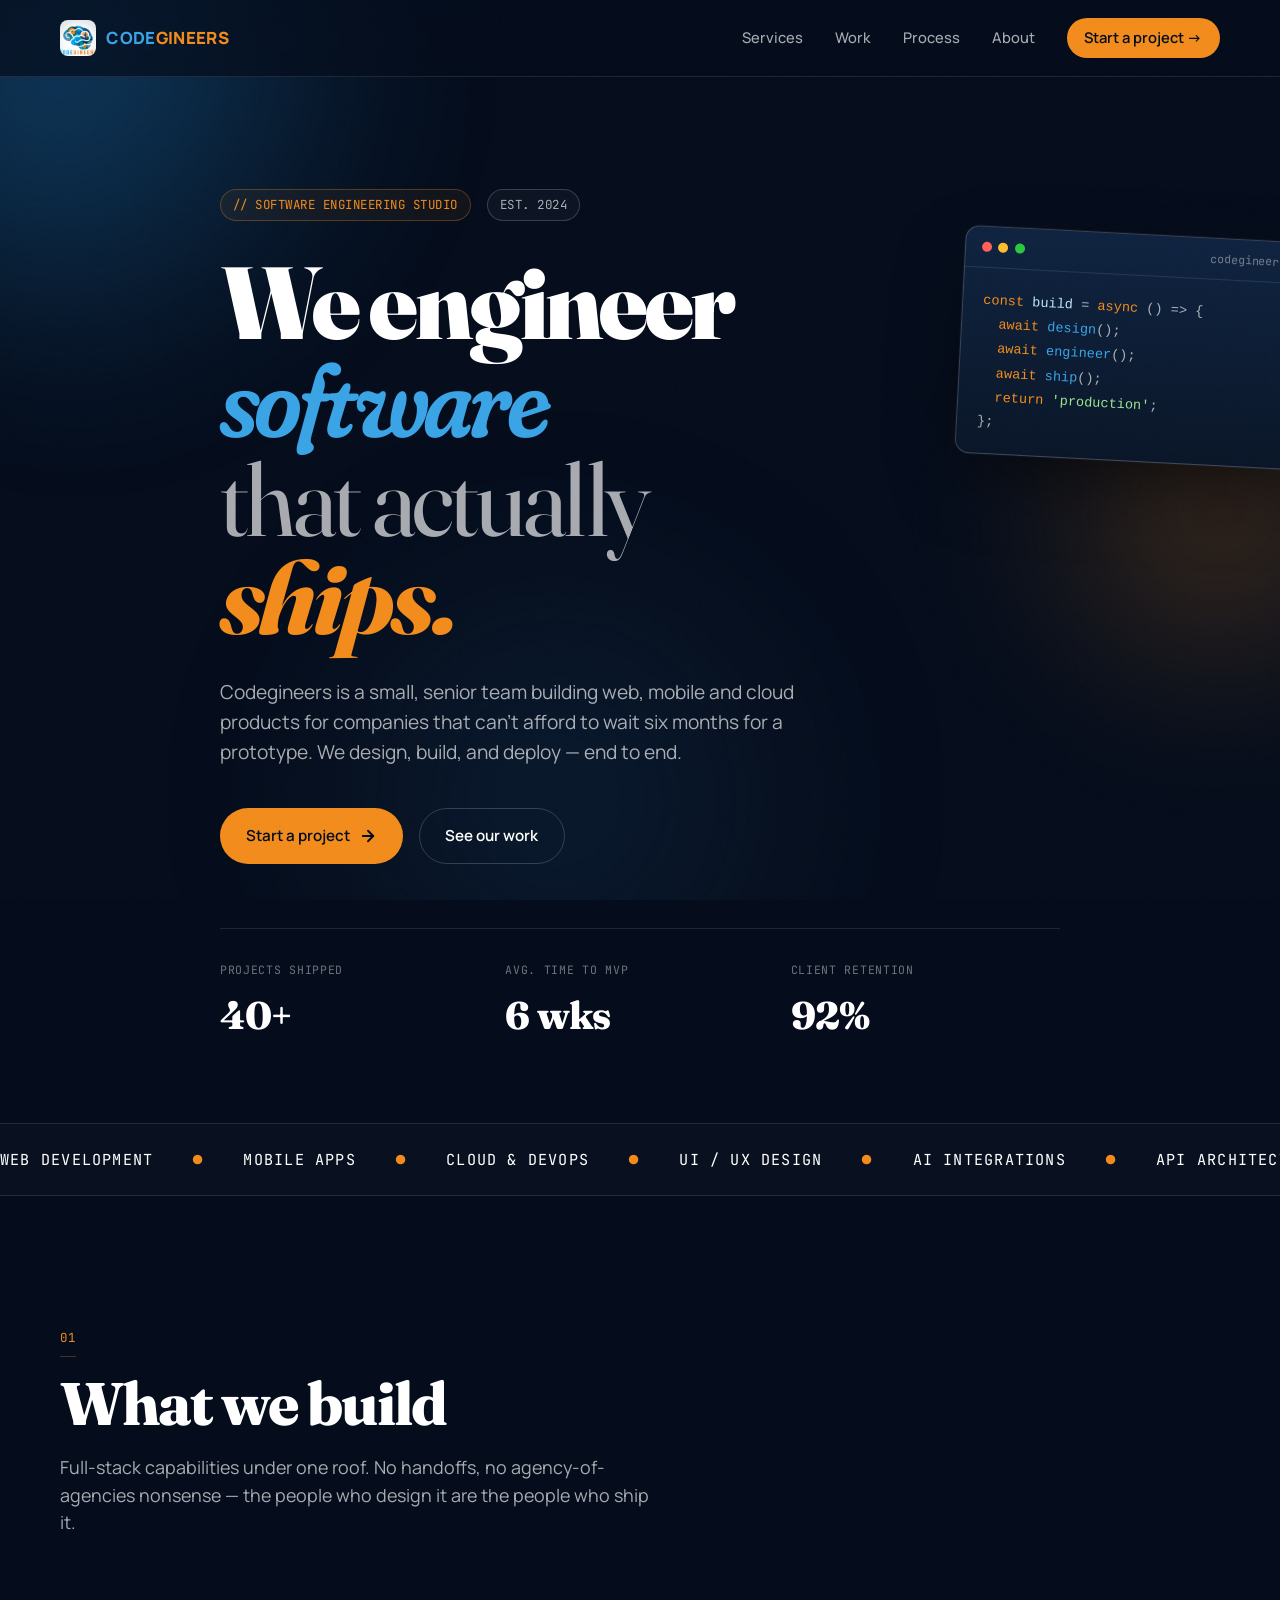
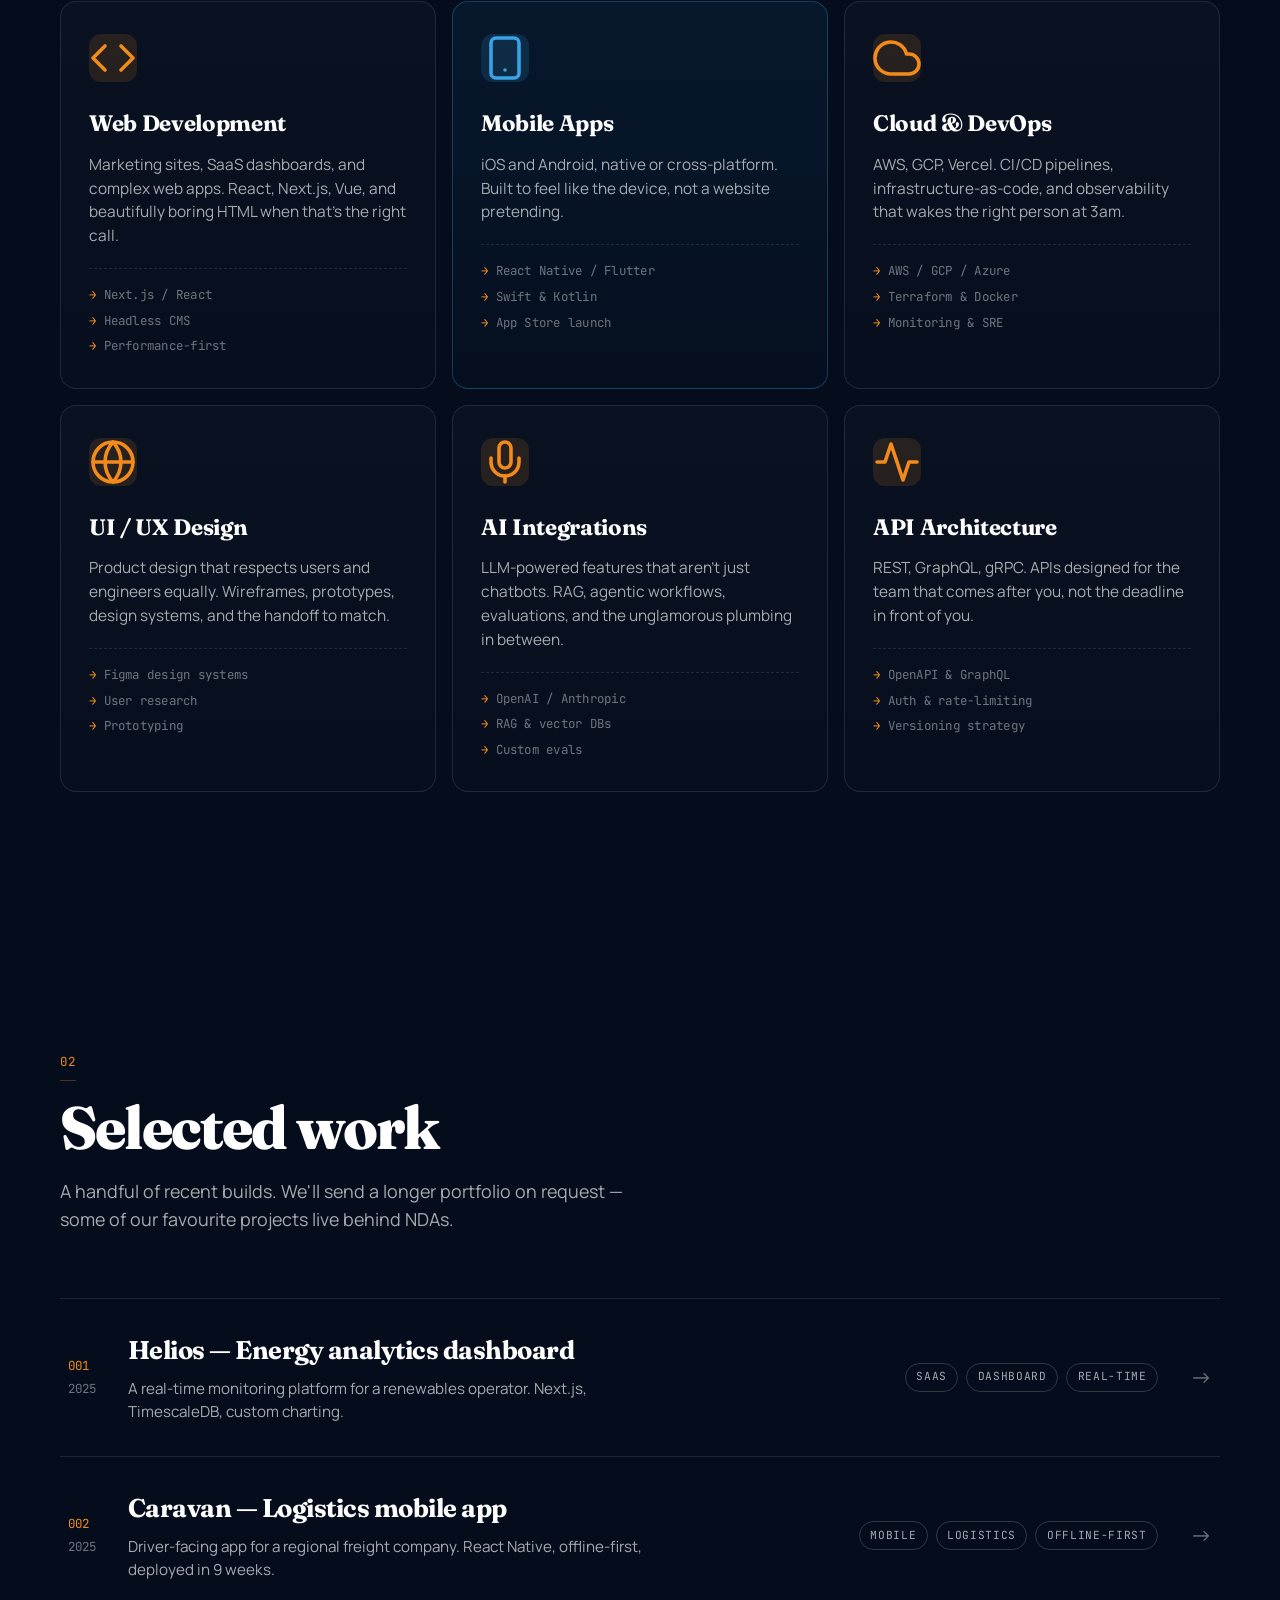
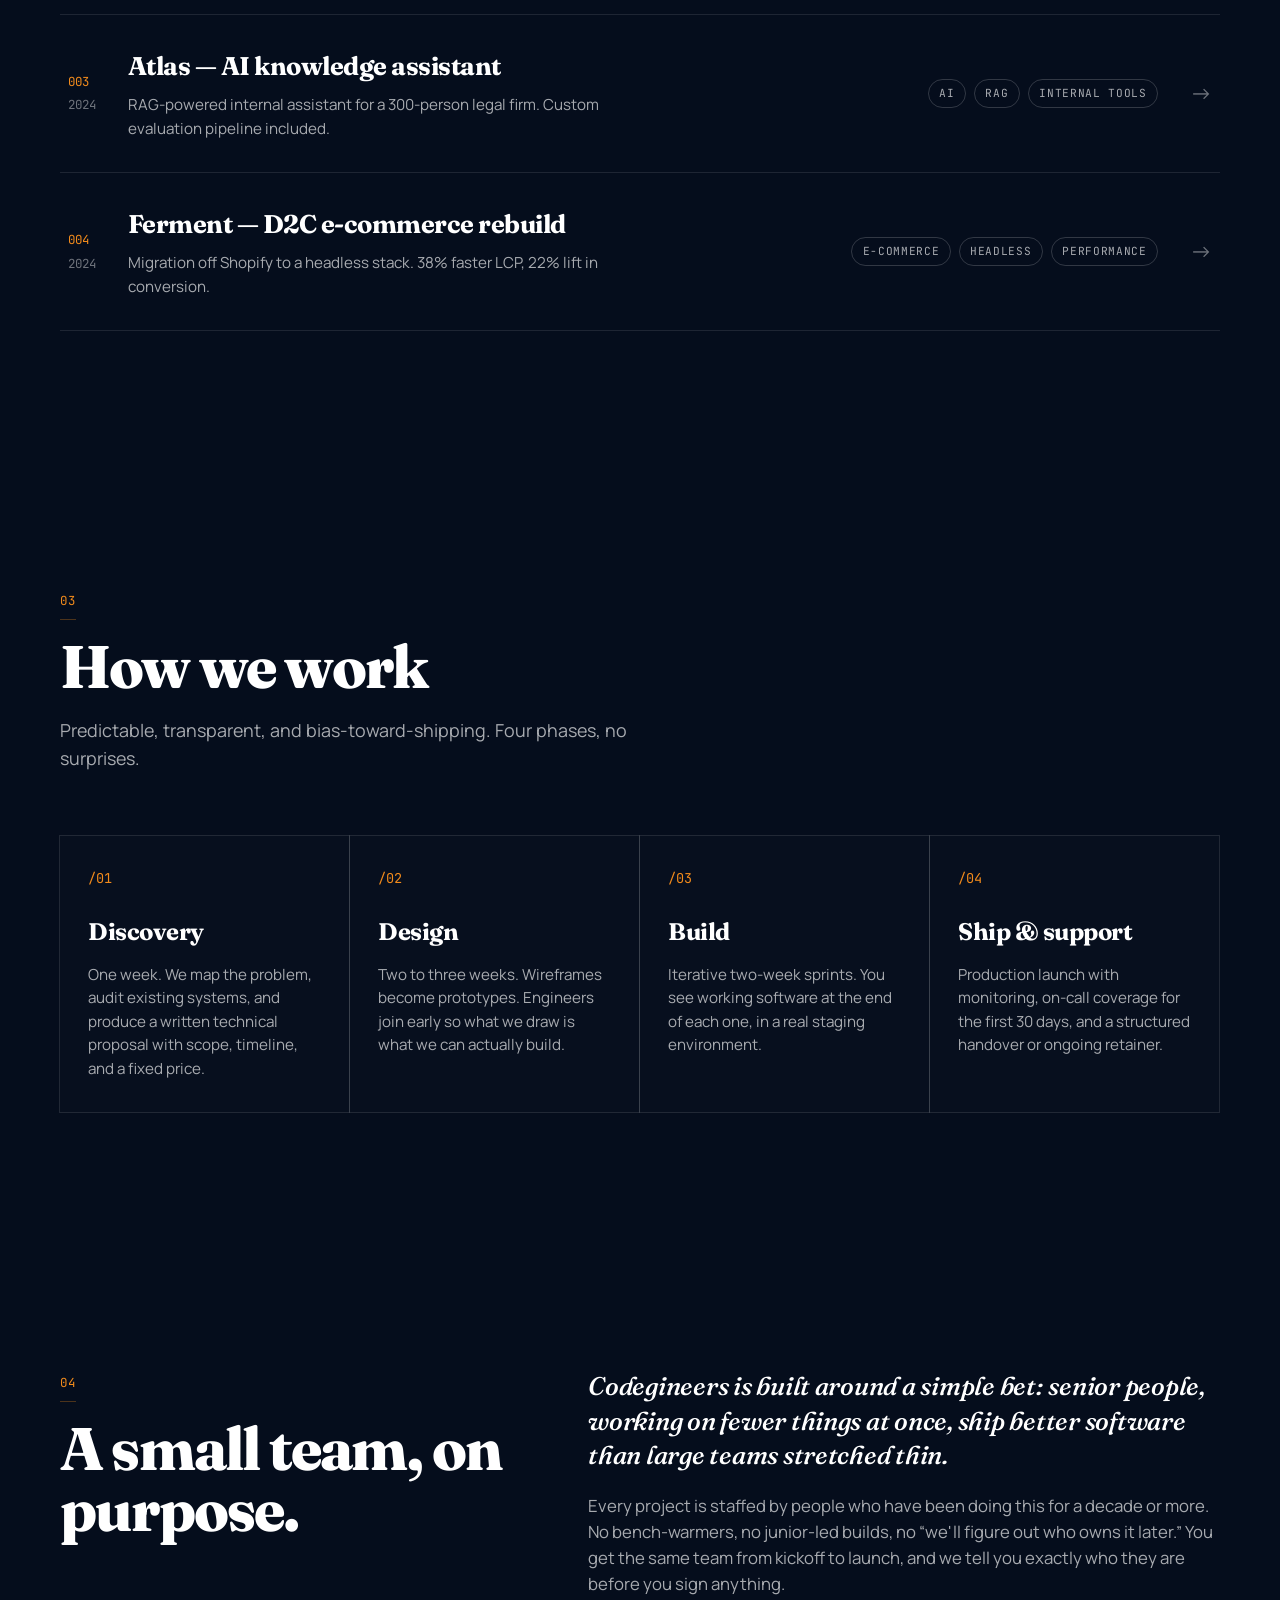
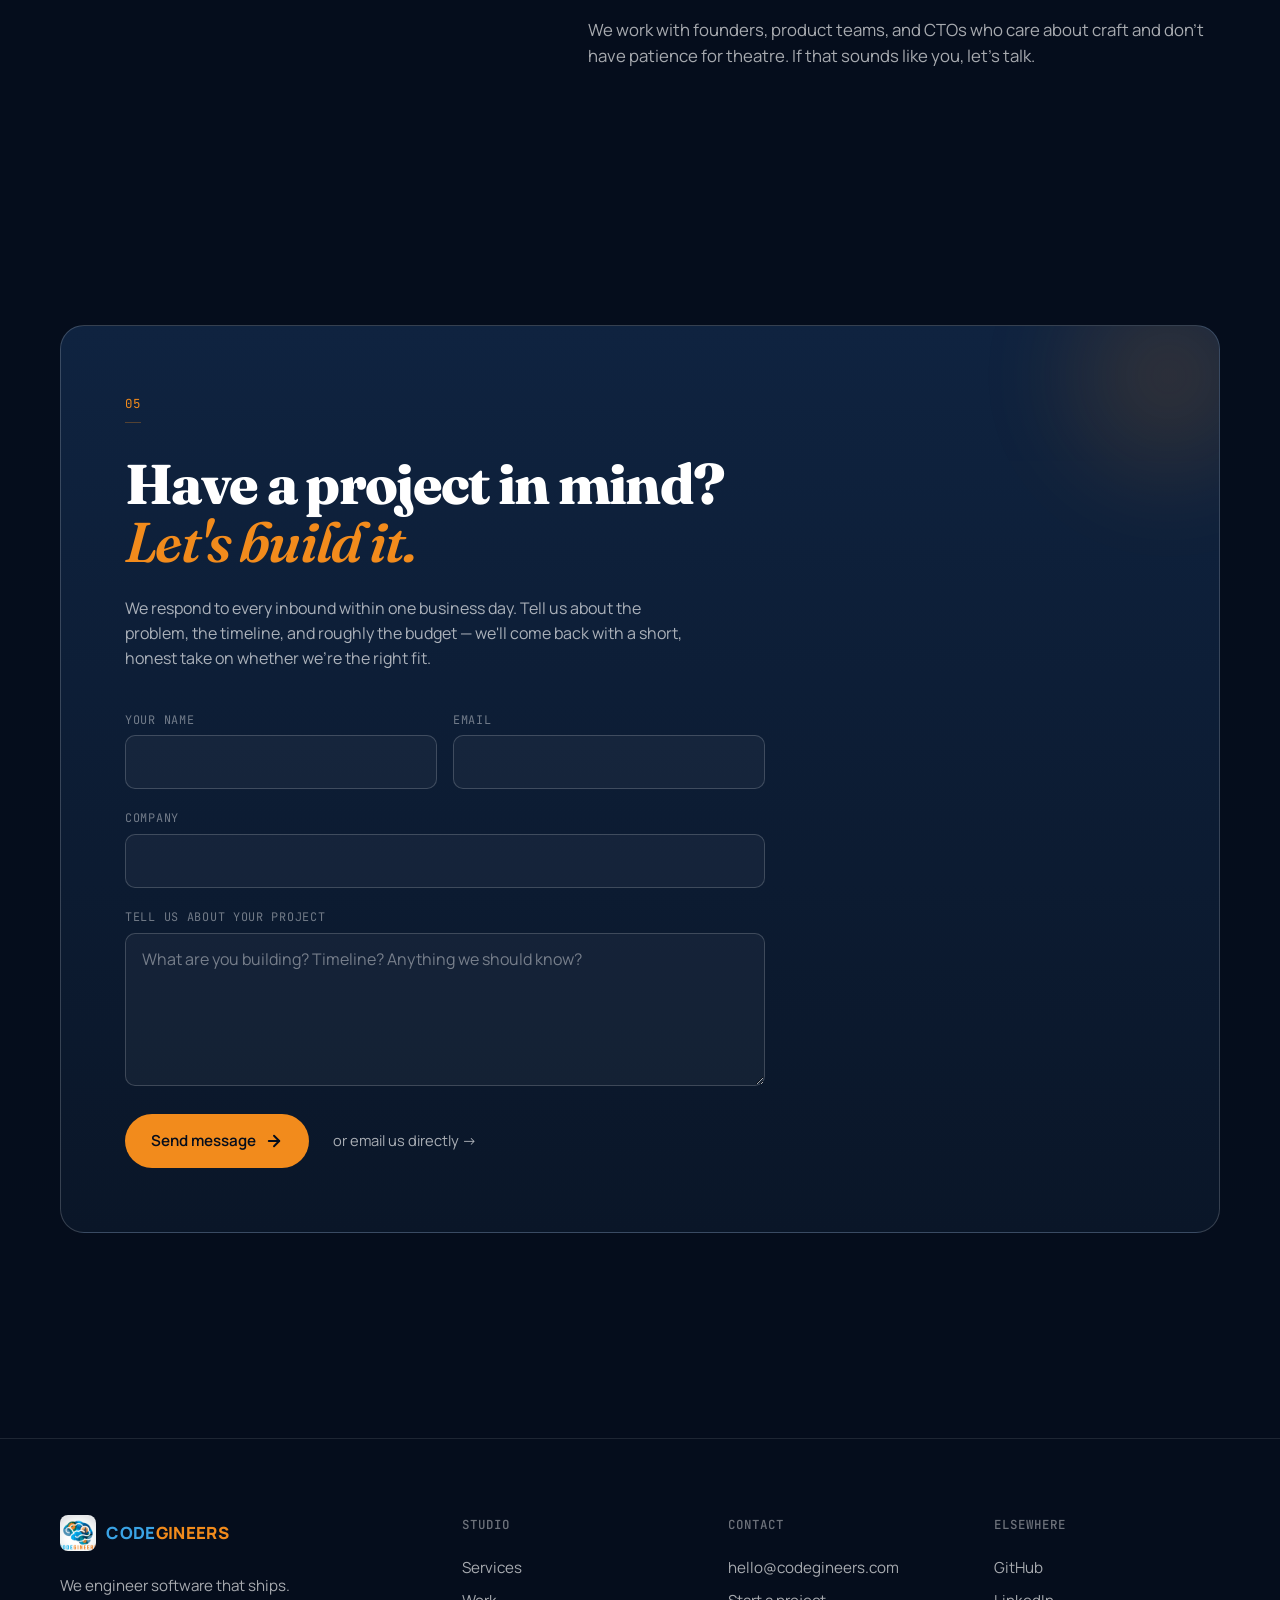
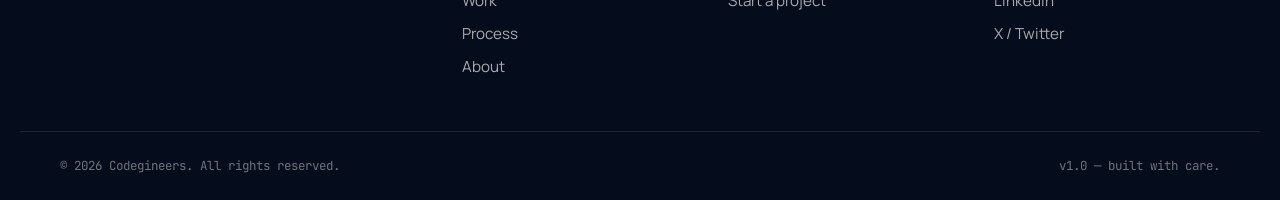
==== index.html @ 1ca06b43 "Add files via upload" ====
<!DOCTYPE html>
<html lang="en">
<head>
  <meta charset="UTF-8" />
  <meta name="viewport" content="width=device-width, initial-scale=1.0" />
  <meta name="description" content="Codegineers — We engineer software that ships. Web, mobile, and cloud development for businesses that move fast." />
  <meta name="theme-color" content="#0a1628" />
  <title>Codegineers — We engineer software that ships</title>
  <link rel="icon" type="image/png" href="assets/logo.png" />
  <link rel="preconnect" href="https://fonts.googleapis.com" />
  <link rel="preconnect" href="https://fonts.gstatic.com" crossorigin />
  <link href="https://fonts.googleapis.com/css2?family=Fraunces:opsz,wght@9..144,400;9..144,600;9..144,800;9..144,900&family=Manrope:wght@300;400;500;600;700&family=JetBrains+Mono:wght@400;500;700&display=swap" rel="stylesheet" />
  <link rel="stylesheet" href="styles.css" />
</head>
<body>
  <!-- Noise overlay -->
  <div class="noise" aria-hidden="true"></div>

  <!-- Animated background blob -->
  <div class="bg-mesh" aria-hidden="true">
    <div class="blob blob-1"></div>
    <div class="blob blob-2"></div>
    <div class="blob blob-3"></div>
  </div>

  <!-- Header / Nav -->
  <header class="site-header">
    <div class="container nav-row">
      <a href="#" class="brand" aria-label="Codegineers home">
        <img src="assets/logo.png" alt="" class="brand-logo" />
        <span class="brand-text">
          <span class="brand-code">CODE</span><span class="brand-gineers">GINEERS</span>
        </span>
      </a>

      <nav class="primary-nav" aria-label="Primary">
        <a href="#services">Services</a>
        <a href="#work">Work</a>
        <a href="#process">Process</a>
        <a href="#about">About</a>
        <a href="#contact" class="nav-cta">Start a project →</a>
      </nav>

      <button class="menu-toggle" aria-label="Toggle menu" aria-expanded="false">
        <span></span><span></span><span></span>
      </button>
    </div>
  </header>

  <!-- Hero -->
  <main>
    <section class="hero">
      <div class="container hero-grid">
        <div class="hero-meta">
          <span class="tag">// Software engineering studio</span>
          <span class="tag tag-muted">Est. 2024</span>
        </div>

        <h1 class="hero-title">
          We engineer
          <span class="title-accent">software</span>
          <span class="title-line">that actually</span>
          <span class="title-emphasis">ships.</span>
        </h1>

        <p class="hero-sub">
          Codegineers is a small, senior team building web, mobile and cloud
          products for companies that can't afford to wait six months for a
          prototype. We design, build, and deploy — end to end.
        </p>

        <div class="hero-actions">
          <a href="#contact" class="btn btn-primary">
            Start a project
            <svg viewBox="0 0 24 24" width="18" height="18" fill="none" stroke="currentColor" stroke-width="2.5" stroke-linecap="round" stroke-linejoin="round"><line x1="5" y1="12" x2="19" y2="12"/><polyline points="12 5 19 12 12 19"/></svg>
          </a>
          <a href="#work" class="btn btn-ghost">See our work</a>
        </div>

        <dl class="hero-stats">
          <div>
            <dt>Projects shipped</dt>
            <dd>40+</dd>
          </div>
          <div>
            <dt>Avg. time to MVP</dt>
            <dd>6 wks</dd>
          </div>
          <div>
            <dt>Client retention</dt>
            <dd>92%</dd>
          </div>
        </dl>
      </div>

      <!-- Decorative code snippet card -->
      <div class="code-card" aria-hidden="true">
        <div class="code-card-bar">
          <span></span><span></span><span></span>
          <em>codegineers.ts</em>
        </div>
        <pre><code><span class="c-key">const</span> <span class="c-var">build</span> = <span class="c-key">async</span> () =&gt; {
  <span class="c-key">await</span> <span class="c-fn">design</span>();
  <span class="c-key">await</span> <span class="c-fn">engineer</span>();
  <span class="c-key">await</span> <span class="c-fn">ship</span>();
  <span class="c-key">return</span> <span class="c-str">'production'</span>;
};</code></pre>
      </div>
    </section>

    <!-- Marquee -->
    <section class="marquee" aria-label="Capabilities">
      <div class="marquee-track">
        <span>WEB DEVELOPMENT</span><span aria-hidden="true">●</span>
        <span>MOBILE APPS</span><span aria-hidden="true">●</span>
        <span>CLOUD &amp; DEVOPS</span><span aria-hidden="true">●</span>
        <span>UI / UX DESIGN</span><span aria-hidden="true">●</span>
        <span>AI INTEGRATIONS</span><span aria-hidden="true">●</span>
        <span>API ARCHITECTURE</span><span aria-hidden="true">●</span>
        <!-- duplicate for seamless loop -->
        <span>WEB DEVELOPMENT</span><span aria-hidden="true">●</span>
        <span>MOBILE APPS</span><span aria-hidden="true">●</span>
        <span>CLOUD &amp; DEVOPS</span><span aria-hidden="true">●</span>
        <span>UI / UX DESIGN</span><span aria-hidden="true">●</span>
        <span>AI INTEGRATIONS</span><span aria-hidden="true">●</span>
        <span>API ARCHITECTURE</span><span aria-hidden="true">●</span>
      </div>
    </section>

    <!-- Services -->
    <section id="services" class="section services">
      <div class="container">
        <header class="section-head">
          <span class="section-num">01</span>
          <h2 class="section-title">What we build</h2>
          <p class="section-lede">
            Full-stack capabilities under one roof. No handoffs, no agency-of-agencies
            nonsense — the people who design it are the people who ship it.
          </p>
        </header>

        <div class="services-grid">
          <article class="service-card">
            <div class="service-icon" aria-hidden="true">
              <svg viewBox="0 0 24 24" fill="none" stroke="currentColor" stroke-width="1.8" stroke-linecap="round" stroke-linejoin="round"><polyline points="16 18 22 12 16 6"/><polyline points="8 6 2 12 8 18"/></svg>
            </div>
            <h3>Web Development</h3>
            <p>Marketing sites, SaaS dashboards, and complex web apps. React, Next.js, Vue, and beautifully boring HTML when that's the right call.</p>
            <ul>
              <li>Next.js / React</li>
              <li>Headless CMS</li>
              <li>Performance-first</li>
            </ul>
          </article>

          <article class="service-card service-card-feature">
            <div class="service-icon" aria-hidden="true">
              <svg viewBox="0 0 24 24" fill="none" stroke="currentColor" stroke-width="1.8" stroke-linecap="round" stroke-linejoin="round"><rect x="5" y="2" width="14" height="20" rx="2.5"/><line x1="12" y1="18" x2="12.01" y2="18"/></svg>
            </div>
            <h3>Mobile Apps</h3>
            <p>iOS and Android, native or cross-platform. Built to feel like the device, not a website pretending.</p>
            <ul>
              <li>React Native / Flutter</li>
              <li>Swift &amp; Kotlin</li>
              <li>App Store launch</li>
            </ul>
          </article>

          <article class="service-card">
            <div class="service-icon" aria-hidden="true">
              <svg viewBox="0 0 24 24" fill="none" stroke="currentColor" stroke-width="1.8" stroke-linecap="round" stroke-linejoin="round"><path d="M18 10h-1.26A8 8 0 1 0 9 20h9a5 5 0 0 0 0-10z"/></svg>
            </div>
            <h3>Cloud &amp; DevOps</h3>
            <p>AWS, GCP, Vercel. CI/CD pipelines, infrastructure-as-code, and observability that wakes the right person at 3am.</p>
            <ul>
              <li>AWS / GCP / Azure</li>
              <li>Terraform &amp; Docker</li>
              <li>Monitoring &amp; SRE</li>
            </ul>
          </article>

          <article class="service-card">
            <div class="service-icon" aria-hidden="true">
              <svg viewBox="0 0 24 24" fill="none" stroke="currentColor" stroke-width="1.8" stroke-linecap="round" stroke-linejoin="round"><circle cx="12" cy="12" r="10"/><path d="M2 12h20"/><path d="M12 2a15.3 15.3 0 0 1 4 10 15.3 15.3 0 0 1-4 10 15.3 15.3 0 0 1-4-10 15.3 15.3 0 0 1 4-10z"/></svg>
            </div>
            <h3>UI / UX Design</h3>
            <p>Product design that respects users and engineers equally. Wireframes, prototypes, design systems, and the handoff to match.</p>
            <ul>
              <li>Figma design systems</li>
              <li>User research</li>
              <li>Prototyping</li>
            </ul>
          </article>

          <article class="service-card">
            <div class="service-icon" aria-hidden="true">
              <svg viewBox="0 0 24 24" fill="none" stroke="currentColor" stroke-width="1.8" stroke-linecap="round" stroke-linejoin="round"><path d="M12 2a3 3 0 0 0-3 3v7a3 3 0 0 0 6 0V5a3 3 0 0 0-3-3z"/><path d="M19 10v2a7 7 0 0 1-14 0v-2"/><line x1="12" y1="19" x2="12" y2="22"/></svg>
            </div>
            <h3>AI Integrations</h3>
            <p>LLM-powered features that aren't just chatbots. RAG, agentic workflows, evaluations, and the unglamorous plumbing in between.</p>
            <ul>
              <li>OpenAI / Anthropic</li>
              <li>RAG &amp; vector DBs</li>
              <li>Custom evals</li>
            </ul>
          </article>

          <article class="service-card">
            <div class="service-icon" aria-hidden="true">
              <svg viewBox="0 0 24 24" fill="none" stroke="currentColor" stroke-width="1.8" stroke-linecap="round" stroke-linejoin="round"><polyline points="22 12 18 12 15 21 9 3 6 12 2 12"/></svg>
            </div>
            <h3>API Architecture</h3>
            <p>REST, GraphQL, gRPC. APIs designed for the team that comes after you, not the deadline in front of you.</p>
            <ul>
              <li>OpenAPI &amp; GraphQL</li>
              <li>Auth &amp; rate-limiting</li>
              <li>Versioning strategy</li>
            </ul>
          </article>
        </div>
      </div>
    </section>

    <!-- Work / Case studies -->
    <section id="work" class="section work">
      <div class="container">
        <header class="section-head">
          <span class="section-num">02</span>
          <h2 class="section-title">Selected work</h2>
          <p class="section-lede">
            A handful of recent builds. We'll send a longer portfolio on request — some
            of our favourite projects live behind NDAs.
          </p>
        </header>

        <div class="work-list">
          <a href="#contact" class="work-item">
            <div class="work-meta">
              <span class="work-num">001</span>
              <span class="work-year">2025</span>
            </div>
            <div class="work-body">
              <h3>Helios — Energy analytics dashboard</h3>
              <p>A real-time monitoring platform for a renewables operator. Next.js, TimescaleDB, custom charting.</p>
            </div>
            <div class="work-tags">
              <span>SaaS</span><span>Dashboard</span><span>Real-time</span>
            </div>
            <span class="work-arrow" aria-hidden="true">→</span>
          </a>

          <a href="#contact" class="work-item">
            <div class="work-meta">
              <span class="work-num">002</span>
              <span class="work-year">2025</span>
            </div>
            <div class="work-body">
              <h3>Caravan — Logistics mobile app</h3>
              <p>Driver-facing app for a regional freight company. React Native, offline-first, deployed in 9 weeks.</p>
            </div>
            <div class="work-tags">
              <span>Mobile</span><span>Logistics</span><span>Offline-first</span>
            </div>
            <span class="work-arrow" aria-hidden="true">→</span>
          </a>

          <a href="#contact" class="work-item">
            <div class="work-meta">
              <span class="work-num">003</span>
              <span class="work-year">2024</span>
            </div>
            <div class="work-body">
              <h3>Atlas — AI knowledge assistant</h3>
              <p>RAG-powered internal assistant for a 300-person legal firm. Custom evaluation pipeline included.</p>
            </div>
            <div class="work-tags">
              <span>AI</span><span>RAG</span><span>Internal tools</span>
            </div>
            <span class="work-arrow" aria-hidden="true">→</span>
          </a>

          <a href="#contact" class="work-item">
            <div class="work-meta">
              <span class="work-num">004</span>
              <span class="work-year">2024</span>
            </div>
            <div class="work-body">
              <h3>Ferment — D2C e-commerce rebuild</h3>
              <p>Migration off Shopify to a headless stack. 38% faster LCP, 22% lift in conversion.</p>
            </div>
            <div class="work-tags">
              <span>E-commerce</span><span>Headless</span><span>Performance</span>
            </div>
            <span class="work-arrow" aria-hidden="true">→</span>
          </a>
        </div>
      </div>
    </section>

    <!-- Process -->
    <section id="process" class="section process">
      <div class="container">
        <header class="section-head">
          <span class="section-num">03</span>
          <h2 class="section-title">How we work</h2>
          <p class="section-lede">
            Predictable, transparent, and bias-toward-shipping. Four phases, no surprises.
          </p>
        </header>

        <ol class="process-list">
          <li>
            <span class="process-num">/01</span>
            <h3>Discovery</h3>
            <p>One week. We map the problem, audit existing systems, and produce a written technical proposal with scope, timeline, and a fixed price.</p>
          </li>
          <li>
            <span class="process-num">/02</span>
            <h3>Design</h3>
            <p>Two to three weeks. Wireframes become prototypes. Engineers join early so what we draw is what we can actually build.</p>
          </li>
          <li>
            <span class="process-num">/03</span>
            <h3>Build</h3>
            <p>Iterative two-week sprints. You see working software at the end of each one, in a real staging environment.</p>
          </li>
          <li>
            <span class="process-num">/04</span>
            <h3>Ship &amp; support</h3>
            <p>Production launch with monitoring, on-call coverage for the first 30 days, and a structured handover or ongoing retainer.</p>
          </li>
        </ol>
      </div>
    </section>

    <!-- About -->
    <section id="about" class="section about">
      <div class="container about-grid">
        <div class="about-head">
          <span class="section-num">04</span>
          <h2 class="section-title">A small team, on purpose.</h2>
        </div>
        <div class="about-body">
          <p class="lede">
            Codegineers is built around a simple bet: senior people, working on fewer
            things at once, ship better software than large teams stretched thin.
          </p>
          <p>
            Every project is staffed by people who have been doing this for a decade
            or more. No bench-warmers, no junior-led builds, no &ldquo;we'll figure out who
            owns it later.&rdquo; You get the same team from kickoff to launch, and we
            tell you exactly who they are before you sign anything.
          </p>
          <p>
            We work with founders, product teams, and CTOs who care about craft and
            don't have patience for theatre. If that sounds like you, let's talk.
          </p>
        </div>
      </div>
    </section>

    <!-- Contact / CTA -->
    <section id="contact" class="section contact">
      <div class="container">
        <div class="contact-card">
          <span class="section-num">05</span>
          <h2 class="contact-title">
            Have a project in mind?<br/>
            <span class="contact-accent">Let's build it.</span>
          </h2>
          <p class="contact-lede">
            We respond to every inbound within one business day. Tell us about the
            problem, the timeline, and roughly the budget — we'll come back with a
            short, honest take on whether we're the right fit.
          </p>

          <form class="contact-form" onsubmit="event.preventDefault(); this.querySelector('.form-success').hidden = false; this.reset();">
            <div class="form-row">
              <label>
                <span>Your name</span>
                <input type="text" name="name" required autocomplete="name" />
              </label>
              <label>
                <span>Email</span>
                <input type="email" name="email" required autocomplete="email" />
              </label>
            </div>
            <label>
              <span>Company</span>
              <input type="text" name="company" autocomplete="organization" />
            </label>
            <label>
              <span>Tell us about your project</span>
              <textarea name="message" rows="5" required placeholder="What are you building? Timeline? Anything we should know?"></textarea>
            </label>
            <div class="form-actions">
              <button type="submit" class="btn btn-primary">
                Send message
                <svg viewBox="0 0 24 24" width="18" height="18" fill="none" stroke="currentColor" stroke-width="2.5" stroke-linecap="round" stroke-linejoin="round"><line x1="5" y1="12" x2="19" y2="12"/><polyline points="12 5 19 12 12 19"/></svg>
              </button>
              <a href="mailto:hello@codegineers.com" class="contact-direct">or email us directly →</a>
            </div>
            <p class="form-success" hidden>Thanks — we'll be in touch within one business day.</p>
          </form>
        </div>
      </div>
    </section>
  </main>

  <!-- Footer -->
  <footer class="site-footer">
    <div class="container footer-grid">
      <div class="footer-brand">
        <a href="#" class="brand">
          <img src="assets/logo.png" alt="" class="brand-logo" />
          <span class="brand-text">
            <span class="brand-code">CODE</span><span class="brand-gineers">GINEERS</span>
          </span>
        </a>
        <p>We engineer software that ships.</p>
      </div>

      <div class="footer-col">
        <h4>Studio</h4>
        <a href="#services">Services</a>
        <a href="#work">Work</a>
        <a href="#process">Process</a>
        <a href="#about">About</a>
      </div>

      <div class="footer-col">
        <h4>Contact</h4>
        <a href="mailto:hello@codegineers.com">hello@codegineers.com</a>
        <a href="#contact">Start a project</a>
      </div>

      <div class="footer-col">
        <h4>Elsewhere</h4>
        <a href="#" aria-label="GitHub">GitHub</a>
        <a href="#" aria-label="LinkedIn">LinkedIn</a>
        <a href="#" aria-label="X / Twitter">X / Twitter</a>
      </div>
    </div>

    <div class="container footer-bottom">
      <span>© <span id="year"></span> Codegineers. All rights reserved.</span>
      <span class="footer-mono">v1.0 — built with care.</span>
    </div>
  </footer>

  <script src="script.js"></script>
</body>
</html>
---- styles.css ----
/* ============================================
   Codegineers — main stylesheet
   ============================================ */

:root {
  /* Brand palette pulled from logo */
  --navy-deepest: #050d1c;
  --navy-deep:    #0a1628;
  --navy:         #0f2340;
  --navy-soft:    #15314f;
  --blue:         #1e7fc2;
  --blue-bright:  #3aa3e5;
  --orange:       #f28b1c;
  --orange-warm:  #ff9c33;
  --cream:        #f7f3ec;
  --ink:          #ffffff;
  --ink-muted:    rgba(255,255,255,0.65);
  --ink-faint:    rgba(255,255,255,0.42);
  --line:         rgba(255,255,255,0.10);
  --line-strong:  rgba(255,255,255,0.18);

  /* Fonts */
  --font-display: 'Fraunces', 'Times New Roman', serif;
  --font-body:    'Manrope', system-ui, -apple-system, sans-serif;
  --font-mono:    'JetBrains Mono', 'SFMono-Regular', monospace;

  /* Layout */
  --container: 1240px;
  --pad: clamp(1.25rem, 4vw, 2.5rem);

  /* Motion */
  --ease: cubic-bezier(0.22, 1, 0.36, 1);
}

* { box-sizing: border-box; margin: 0; padding: 0; }

html { scroll-behavior: smooth; -webkit-text-size-adjust: 100%; }

body {
  font-family: var(--font-body);
  background: var(--navy-deepest);
  color: var(--ink);
  line-height: 1.55;
  font-weight: 400;
  overflow-x: hidden;
  -webkit-font-smoothing: antialiased;
  -moz-osx-font-smoothing: grayscale;
}

img { display: block; max-width: 100%; height: auto; }

a { color: inherit; text-decoration: none; }

button { font: inherit; background: none; border: 0; cursor: pointer; color: inherit; }

/* ============================================
   Background — noise + animated blobs
   ============================================ */

.noise {
  position: fixed; inset: 0; pointer-events: none; z-index: 100;
  opacity: 0.035;
  background-image: url("data:image/svg+xml;utf8,<svg viewBox='0 0 200 200' xmlns='http://www.w3.org/2000/svg'><filter id='n'><feTurbulence type='fractalNoise' baseFrequency='0.9'/></filter><rect width='100%25' height='100%25' filter='url(%23n)'/></svg>");
  mix-blend-mode: overlay;
}

.bg-mesh {
  position: fixed; inset: 0; pointer-events: none; z-index: 0;
  overflow: hidden;
}

.blob {
  position: absolute;
  border-radius: 50%;
  filter: blur(80px);
  opacity: 0.45;
  animation: float 22s var(--ease) infinite;
}

.blob-1 {
  width: 540px; height: 540px;
  background: radial-gradient(circle at 30% 30%, var(--blue) 0%, transparent 70%);
  top: -120px; left: -120px;
}
.blob-2 {
  width: 480px; height: 480px;
  background: radial-gradient(circle at 50% 50%, var(--orange) 0%, transparent 65%);
  top: 30%; right: -180px;
  opacity: 0.28;
  animation-delay: -8s;
}
.blob-3 {
  width: 600px; height: 600px;
  background: radial-gradient(circle at 50% 50%, var(--navy-soft) 0%, transparent 70%);
  bottom: -200px; left: 20%;
  animation-delay: -14s;
}

@keyframes float {
  0%, 100% { transform: translate(0, 0) scale(1); }
  33%      { transform: translate(60px, -40px) scale(1.08); }
  66%      { transform: translate(-40px, 60px) scale(0.95); }
}

/* ============================================
   Layout primitives
   ============================================ */

.container {
  width: 100%;
  max-width: var(--container);
  margin: 0 auto;
  padding-left: var(--pad);
  padding-right: var(--pad);
  position: relative;
  z-index: 1;
}

.section { padding: clamp(5rem, 10vw, 8rem) 0; position: relative; z-index: 1; }

/* ============================================
   Header / Navigation
   ============================================ */

.site-header {
  position: sticky; top: 0; z-index: 50;
  backdrop-filter: blur(16px);
  -webkit-backdrop-filter: blur(16px);
  background: rgba(5, 13, 28, 0.72);
  border-bottom: 1px solid var(--line);
}

.nav-row {
  display: flex; align-items: center; justify-content: space-between;
  padding-top: 1.1rem; padding-bottom: 1.1rem;
  gap: 1rem;
}

.brand {
  display: inline-flex; align-items: center; gap: 0.65rem;
  font-family: var(--font-body);
  font-weight: 800;
  letter-spacing: 0.02em;
  font-size: 1.05rem;
}
.brand-logo {
  width: 36px; height: 36px;
  border-radius: 8px;
  object-fit: cover;
}
.brand-text { display: inline-flex; }
.brand-code    { color: var(--blue-bright); }
.brand-gineers { color: var(--orange); }

.primary-nav {
  display: flex; align-items: center; gap: 2rem;
  font-size: 0.92rem;
  font-weight: 500;
}
.primary-nav a {
  color: var(--ink-muted);
  transition: color 0.2s var(--ease);
  position: relative;
}
.primary-nav a:hover { color: var(--ink); }
.primary-nav a:not(.nav-cta):after {
  content: ""; position: absolute; left: 0; bottom: -6px;
  width: 0; height: 1px; background: var(--orange);
  transition: width 0.3s var(--ease);
}
.primary-nav a:not(.nav-cta):hover:after { width: 100%; }

.nav-cta {
  background: var(--orange);
  color: var(--navy-deepest) !important;
  padding: 0.55rem 1.1rem;
  border-radius: 999px;
  font-weight: 600;
  transition: transform 0.2s var(--ease), background 0.2s var(--ease);
}
.nav-cta:hover {
  background: var(--orange-warm);
  transform: translateY(-1px);
}

.menu-toggle {
  display: none;
  width: 40px; height: 40px;
  flex-direction: column; justify-content: center; gap: 5px;
  padding: 0 9px;
}
.menu-toggle span {
  display: block; height: 2px; width: 100%;
  background: var(--ink); border-radius: 2px;
  transition: transform 0.3s var(--ease), opacity 0.3s var(--ease);
}
.menu-toggle.is-open span:nth-child(1) { transform: translateY(7px) rotate(45deg); }
.menu-toggle.is-open span:nth-child(2) { opacity: 0; }
.menu-toggle.is-open span:nth-child(3) { transform: translateY(-7px) rotate(-45deg); }

/* ============================================
   Hero
   ============================================ */

.hero {
  position: relative;
  padding: clamp(4rem, 9vw, 7rem) 0 clamp(3rem, 6vw, 5rem);
  overflow: hidden;
}

.hero-grid {
  max-width: 920px;
  position: relative;
  z-index: 2;
}

.hero-meta {
  display: flex; gap: 1rem; flex-wrap: wrap;
  margin-bottom: 2rem;
  animation: fade-up 0.8s var(--ease) both;
}
.tag {
  font-family: var(--font-mono);
  font-size: 0.78rem;
  color: var(--orange);
  letter-spacing: 0.04em;
  text-transform: uppercase;
  padding: 0.35rem 0.75rem;
  border: 1px solid rgba(242, 139, 28, 0.3);
  border-radius: 999px;
  background: rgba(242, 139, 28, 0.06);
}
.tag-muted {
  color: var(--ink-muted);
  border-color: var(--line-strong);
  background: rgba(255,255,255,0.03);
}

.hero-title {
  font-family: var(--font-display);
  font-weight: 900;
  font-size: clamp(2.75rem, 8vw, 6.5rem);
  line-height: 0.96;
  letter-spacing: -0.035em;
  margin-bottom: 2rem;
  font-variation-settings: 'opsz' 120;
}
.hero-title > * {
  display: block;
  animation: fade-up 0.9s var(--ease) both;
}
.hero-title > *:nth-child(1) { animation-delay: 0.08s; }
.hero-title > *:nth-child(2) { animation-delay: 0.18s; }
.hero-title > *:nth-child(3) { animation-delay: 0.28s; }
.hero-title > *:nth-child(4) { animation-delay: 0.38s; }

.title-accent {
  font-style: italic;
  font-weight: 600;
  color: var(--blue-bright);
  font-variation-settings: 'opsz' 144, 'SOFT' 100;
}
.title-line {
  font-weight: 400;
  color: var(--ink-muted);
}
.title-emphasis {
  color: var(--orange);
  font-style: italic;
  font-weight: 800;
}

.hero-sub {
  font-size: clamp(1.05rem, 1.5vw, 1.25rem);
  color: var(--ink-muted);
  max-width: 580px;
  margin-bottom: 2.5rem;
  animation: fade-up 0.9s var(--ease) 0.48s both;
}

.hero-actions {
  display: flex; gap: 1rem; flex-wrap: wrap;
  margin-bottom: 4rem;
  animation: fade-up 0.9s var(--ease) 0.58s both;
}

.btn {
  display: inline-flex; align-items: center; gap: 0.6rem;
  padding: 0.95rem 1.6rem;
  border-radius: 999px;
  font-weight: 600;
  font-size: 0.95rem;
  transition: transform 0.2s var(--ease), background 0.2s var(--ease), border-color 0.2s var(--ease);
}
.btn-primary {
  background: var(--orange);
  color: var(--navy-deepest);
}
.btn-primary:hover {
  background: var(--orange-warm);
  transform: translateY(-2px);
}
.btn-ghost {
  border: 1px solid var(--line-strong);
  color: var(--ink);
}
.btn-ghost:hover {
  border-color: var(--ink);
  background: rgba(255,255,255,0.04);
}

.hero-stats {
  display: grid;
  grid-template-columns: repeat(3, 1fr);
  gap: 1rem;
  padding-top: 2rem;
  border-top: 1px solid var(--line);
  animation: fade-up 0.9s var(--ease) 0.68s both;
}
.hero-stats dt {
  font-family: var(--font-mono);
  font-size: 0.72rem;
  text-transform: uppercase;
  letter-spacing: 0.06em;
  color: var(--ink-faint);
  margin-bottom: 0.5rem;
}
.hero-stats dd {
  font-family: var(--font-display);
  font-size: clamp(1.75rem, 3vw, 2.5rem);
  font-weight: 800;
  letter-spacing: -0.02em;
  color: var(--ink);
}

/* Code card decoration */
.code-card {
  position: absolute;
  top: 15%;
  right: -40px;
  width: 360px;
  background: linear-gradient(180deg, var(--navy) 0%, var(--navy-deep) 100%);
  border: 1px solid var(--line-strong);
  border-radius: 14px;
  box-shadow:
    0 30px 80px -20px rgba(0,0,0,0.6),
    0 0 0 1px rgba(255,255,255,0.04);
  transform: rotate(3deg);
  z-index: 1;
  animation: fade-in 1.2s var(--ease) 0.9s both;
  display: none;
}
.code-card-bar {
  display: flex; align-items: center; gap: 0.4rem;
  padding: 0.7rem 1rem;
  border-bottom: 1px solid var(--line);
}
.code-card-bar span {
  width: 10px; height: 10px; border-radius: 50%;
  background: rgba(255,255,255,0.15);
}
.code-card-bar span:nth-child(1) { background: #ff5f57; }
.code-card-bar span:nth-child(2) { background: #febc2e; }
.code-card-bar span:nth-child(3) { background: #28c840; }
.code-card-bar em {
  margin-left: auto;
  font-style: normal;
  font-family: var(--font-mono);
  font-size: 0.72rem;
  color: var(--ink-faint);
}
.code-card pre {
  padding: 1.25rem;
  font-family: var(--font-mono);
  font-size: 0.85rem;
  line-height: 1.7;
  color: var(--ink-muted);
  overflow-x: auto;
}
.c-key { color: var(--orange); }
.c-fn  { color: var(--blue-bright); }
.c-var { color: #c1e7ff; }
.c-str { color: #9ee493; }

@media (min-width: 1080px) {
  .code-card { display: block; }
}

@keyframes fade-up {
  from { opacity: 0; transform: translateY(20px); }
  to   { opacity: 1; transform: translateY(0); }
}
@keyframes fade-in {
  from { opacity: 0; }
  to   { opacity: 1; }
}

/* ============================================
   Marquee
   ============================================ */

.marquee {
  border-top: 1px solid var(--line);
  border-bottom: 1px solid var(--line);
  padding: 1.5rem 0;
  overflow: hidden;
  background: rgba(255,255,255,0.015);
}
.marquee-track {
  display: flex; align-items: center; gap: 2.5rem;
  white-space: nowrap;
  animation: scroll-left 40s linear infinite;
  font-family: var(--font-mono);
  font-size: 0.95rem;
  letter-spacing: 0.08em;
  color: var(--ink-muted);
}
.marquee-track span:not([aria-hidden]) { color: var(--ink); }
.marquee-track span[aria-hidden] { color: var(--orange); }

@keyframes scroll-left {
  from { transform: translateX(0); }
  to   { transform: translateX(-50%); }
}

/* ============================================
   Section heads (reused)
   ============================================ */

.section-head {
  max-width: 740px;
  margin-bottom: clamp(3rem, 5vw, 4.5rem);
}
.section-num {
  display: inline-block;
  font-family: var(--font-mono);
  font-size: 0.78rem;
  color: var(--orange);
  letter-spacing: 0.08em;
  text-transform: uppercase;
  margin-bottom: 1rem;
  padding-bottom: 0.5rem;
  border-bottom: 1px solid rgba(242, 139, 28, 0.3);
}
.section-title {
  font-family: var(--font-display);
  font-weight: 800;
  font-size: clamp(2.25rem, 5vw, 3.75rem);
  line-height: 1.02;
  letter-spacing: -0.03em;
  margin-bottom: 1.25rem;
}
.section-lede {
  font-size: clamp(1rem, 1.4vw, 1.15rem);
  color: var(--ink-muted);
  max-width: 600px;
}

/* ============================================
   Services
   ============================================ */

.services-grid {
  display: grid;
  grid-template-columns: repeat(auto-fit, minmax(280px, 1fr));
  gap: 1rem;
}

.service-card {
  position: relative;
  padding: 2rem 1.75rem;
  background: linear-gradient(180deg, rgba(255,255,255,0.025) 0%, rgba(255,255,255,0.01) 100%);
  border: 1px solid var(--line);
  border-radius: 16px;
  transition: transform 0.3s var(--ease), border-color 0.3s var(--ease), background 0.3s var(--ease);
}
.service-card:hover {
  transform: translateY(-4px);
  border-color: var(--line-strong);
  background: linear-gradient(180deg, rgba(255,255,255,0.045) 0%, rgba(255,255,255,0.015) 100%);
}
.service-card-feature {
  background: linear-gradient(180deg, rgba(30, 127, 194, 0.10) 0%, rgba(30, 127, 194, 0.02) 100%);
  border-color: rgba(58, 163, 229, 0.3);
}
.service-icon {
  width: 48px; height: 48px;
  display: flex; align-items: center; justify-content: center;
  border-radius: 12px;
  background: rgba(242, 139, 28, 0.12);
  color: var(--orange);
  margin-bottom: 1.5rem;
}
.service-card-feature .service-icon {
  background: rgba(58, 163, 229, 0.15);
  color: var(--blue-bright);
}
.service-card h3 {
  font-family: var(--font-display);
  font-weight: 700;
  font-size: 1.4rem;
  letter-spacing: -0.015em;
  margin-bottom: 0.75rem;
}
.service-card p {
  color: var(--ink-muted);
  margin-bottom: 1.25rem;
  font-size: 0.96rem;
}
.service-card ul {
  list-style: none;
  display: flex; flex-direction: column; gap: 0.4rem;
  padding-top: 1rem;
  border-top: 1px dashed var(--line);
}
.service-card li {
  font-family: var(--font-mono);
  font-size: 0.78rem;
  color: var(--ink-faint);
  letter-spacing: 0.02em;
}
.service-card li:before { content: "→ "; color: var(--orange); }

/* ============================================
   Work
   ============================================ */

.work-list {
  border-top: 1px solid var(--line);
}
.work-item {
  display: grid;
  grid-template-columns: auto 1fr auto auto;
  gap: 2rem;
  align-items: center;
  padding: 2rem 0.5rem;
  border-bottom: 1px solid var(--line);
  transition: padding 0.3s var(--ease), background 0.3s var(--ease);
}
.work-item:hover {
  padding-left: 1.5rem;
  background: linear-gradient(90deg, rgba(242, 139, 28, 0.04) 0%, transparent 60%);
}
.work-meta {
  display: flex; flex-direction: column; gap: 0.25rem;
  font-family: var(--font-mono);
  font-size: 0.78rem;
}
.work-num { color: var(--orange); }
.work-year { color: var(--ink-faint); }
.work-body h3 {
  font-family: var(--font-display);
  font-weight: 700;
  font-size: clamp(1.25rem, 2vw, 1.75rem);
  letter-spacing: -0.02em;
  margin-bottom: 0.4rem;
  transition: color 0.3s var(--ease);
}
.work-item:hover .work-body h3 { color: var(--orange-warm); }
.work-body p {
  color: var(--ink-muted);
  font-size: 0.95rem;
  max-width: 540px;
}
.work-tags {
  display: flex; gap: 0.5rem; flex-wrap: wrap;
}
.work-tags span {
  font-family: var(--font-mono);
  font-size: 0.7rem;
  text-transform: uppercase;
  letter-spacing: 0.06em;
  color: var(--ink-muted);
  padding: 0.3rem 0.65rem;
  border: 1px solid var(--line-strong);
  border-radius: 999px;
}
.work-arrow {
  font-size: 1.4rem;
  color: var(--ink-faint);
  transition: transform 0.3s var(--ease), color 0.3s var(--ease);
}
.work-item:hover .work-arrow {
  transform: translateX(6px);
  color: var(--orange);
}

@media (max-width: 820px) {
  .work-item {
    grid-template-columns: auto 1fr;
    grid-template-rows: auto auto;
    gap: 0.75rem 1.25rem;
  }
  .work-meta { grid-row: 1; }
  .work-body { grid-row: 1; }
  .work-tags { grid-column: 1 / -1; }
  .work-arrow { display: none; }
}

/* ============================================
   Process
   ============================================ */

.process-list {
  list-style: none;
  display: grid;
  grid-template-columns: repeat(auto-fit, minmax(240px, 1fr));
  gap: 0;
  counter-reset: process;
}
.process-list li {
  padding: 2rem 1.75rem;
  border: 1px solid var(--line);
  margin-left: -1px;
  margin-top: -1px;
  background: rgba(255,255,255,0.01);
  transition: background 0.3s var(--ease);
}
.process-list li:hover {
  background: rgba(242, 139, 28, 0.04);
}
.process-num {
  font-family: var(--font-mono);
  font-size: 0.85rem;
  color: var(--orange);
  display: block;
  margin-bottom: 1.5rem;
}
.process-list h3 {
  font-family: var(--font-display);
  font-weight: 700;
  font-size: 1.5rem;
  letter-spacing: -0.02em;
  margin-bottom: 0.75rem;
}
.process-list p {
  color: var(--ink-muted);
  font-size: 0.95rem;
}

/* ============================================
   About
   ============================================ */

.about-grid {
  display: grid;
  grid-template-columns: 1fr 1.4fr;
  gap: clamp(2rem, 6vw, 5rem);
  align-items: start;
}
.about-body {
  display: flex; flex-direction: column; gap: 1.25rem;
  color: var(--ink-muted);
  font-size: 1.05rem;
}
.about-body .lede {
  font-family: var(--font-display);
  font-size: clamp(1.25rem, 2vw, 1.65rem);
  font-weight: 500;
  font-style: italic;
  color: var(--ink);
  line-height: 1.35;
  letter-spacing: -0.01em;
}

@media (max-width: 820px) {
  .about-grid { grid-template-columns: 1fr; }
}

/* ============================================
   Contact
   ============================================ */

.contact-card {
  background: linear-gradient(180deg, var(--navy) 0%, var(--navy-deep) 100%);
  border: 1px solid var(--line-strong);
  border-radius: 24px;
  padding: clamp(2.5rem, 5vw, 4.5rem);
  position: relative;
  overflow: hidden;
}
.contact-card:before {
  content: "";
  position: absolute;
  top: -100px; right: -100px;
  width: 300px; height: 300px;
  background: radial-gradient(circle, var(--orange) 0%, transparent 70%);
  opacity: 0.18;
  filter: blur(40px);
}

.contact-title {
  font-family: var(--font-display);
  font-weight: 800;
  font-size: clamp(2rem, 5vw, 3.5rem);
  letter-spacing: -0.03em;
  line-height: 1.05;
  margin: 1rem 0 1.5rem;
  position: relative;
}
.contact-accent {
  color: var(--orange);
  font-style: italic;
  font-weight: 600;
}
.contact-lede {
  color: var(--ink-muted);
  max-width: 560px;
  margin-bottom: 2.5rem;
  position: relative;
}

.contact-form {
  display: flex; flex-direction: column; gap: 1.25rem;
  max-width: 640px;
  position: relative;
}
.form-row {
  display: grid;
  grid-template-columns: 1fr 1fr;
  gap: 1rem;
}
@media (max-width: 560px) {
  .form-row { grid-template-columns: 1fr; }
}
.contact-form label {
  display: flex; flex-direction: column; gap: 0.4rem;
}
.contact-form span {
  font-family: var(--font-mono);
  font-size: 0.74rem;
  text-transform: uppercase;
  letter-spacing: 0.06em;
  color: var(--ink-faint);
}
.contact-form input,
.contact-form textarea {
  font: inherit;
  background: rgba(255,255,255,0.04);
  border: 1px solid var(--line-strong);
  border-radius: 10px;
  padding: 0.85rem 1rem;
  color: var(--ink);
  resize: vertical;
  transition: border-color 0.2s var(--ease), background 0.2s var(--ease);
}
.contact-form input::placeholder,
.contact-form textarea::placeholder { color: var(--ink-faint); }
.contact-form input:focus,
.contact-form textarea:focus {
  outline: none;
  border-color: var(--orange);
  background: rgba(255,255,255,0.06);
}

.form-actions {
  display: flex; align-items: center; gap: 1.5rem; flex-wrap: wrap;
  margin-top: 0.5rem;
}
.contact-direct {
  font-size: 0.92rem;
  color: var(--ink-muted);
  transition: color 0.2s var(--ease);
}
.contact-direct:hover { color: var(--orange); }
.form-success {
  font-family: var(--font-mono);
  font-size: 0.85rem;
  color: var(--blue-bright);
  padding: 0.85rem 1rem;
  border: 1px solid rgba(58, 163, 229, 0.3);
  background: rgba(58, 163, 229, 0.06);
  border-radius: 10px;
}

/* ============================================
   Footer
   ============================================ */

.site-footer {
  border-top: 1px solid var(--line);
  padding: clamp(3rem, 6vw, 5rem) 0 1.5rem;
  margin-top: clamp(3rem, 6vw, 5rem);
  position: relative;
  z-index: 1;
  background: var(--navy-deepest);
}
.footer-grid {
  display: grid;
  grid-template-columns: 1.6fr 1fr 1fr 1fr;
  gap: 2.5rem;
  padding-bottom: 3rem;
  border-bottom: 1px solid var(--line);
}
.footer-brand p {
  color: var(--ink-muted);
  font-size: 0.95rem;
  margin-top: 1rem;
  max-width: 280px;
}
.footer-col h4 {
  font-family: var(--font-mono);
  font-size: 0.78rem;
  text-transform: uppercase;
  letter-spacing: 0.08em;
  color: var(--ink-faint);
  margin-bottom: 1rem;
  font-weight: 500;
}
.footer-col a {
  display: block;
  color: var(--ink-muted);
  font-size: 0.95rem;
  padding: 0.3rem 0;
  transition: color 0.2s var(--ease), transform 0.2s var(--ease);
}
.footer-col a:hover { color: var(--orange); transform: translateX(3px); }

.footer-bottom {
  display: flex; justify-content: space-between; flex-wrap: wrap; gap: 1rem;
  margin-top: 1.5rem;
  font-family: var(--font-mono);
  font-size: 0.78rem;
  color: var(--ink-faint);
}

@media (max-width: 820px) {
  .footer-grid { grid-template-columns: 1fr 1fr; }
}
@media (max-width: 500px) {
  .footer-grid { grid-template-columns: 1fr; }
}

/* ============================================
   Mobile nav
   ============================================ */

@media (max-width: 880px) {
  .menu-toggle { display: flex; }
  .primary-nav {
    position: absolute;
    top: 100%; left: 0; right: 0;
    flex-direction: column;
    align-items: stretch;
    gap: 0;
    background: var(--navy-deep);
    border-bottom: 1px solid var(--line);
    padding: 1rem var(--pad);
    transform: translateY(-10px);
    opacity: 0;
    pointer-events: none;
    transition: transform 0.3s var(--ease), opacity 0.3s var(--ease);
  }
  .primary-nav.is-open {
    transform: translateY(0);
    opacity: 1;
    pointer-events: auto;
  }
  .primary-nav a {
    padding: 0.85rem 0;
    border-bottom: 1px solid var(--line);
    font-size: 1rem;
  }
  .primary-nav a:last-child { border-bottom: 0; }
  .nav-cta { text-align: center; margin-top: 0.75rem; }
}

/* ============================================
   Selection + focus
   ============================================ */

::selection { background: var(--orange); color: var(--navy-deepest); }
:focus-visible {
  outline: 2px solid var(--orange);
  outline-offset: 3px;
  border-radius: 4px;
}

/* ============================================
   Reduced motion
   ============================================ */

@media (prefers-reduced-motion: reduce) {
  *, *::before, *::after {
    animation-duration: 0.01ms !important;
    animation-iteration-count: 1 !important;
    transition-duration: 0.01ms !important;
  }
  html { scroll-behavior: auto; }
}
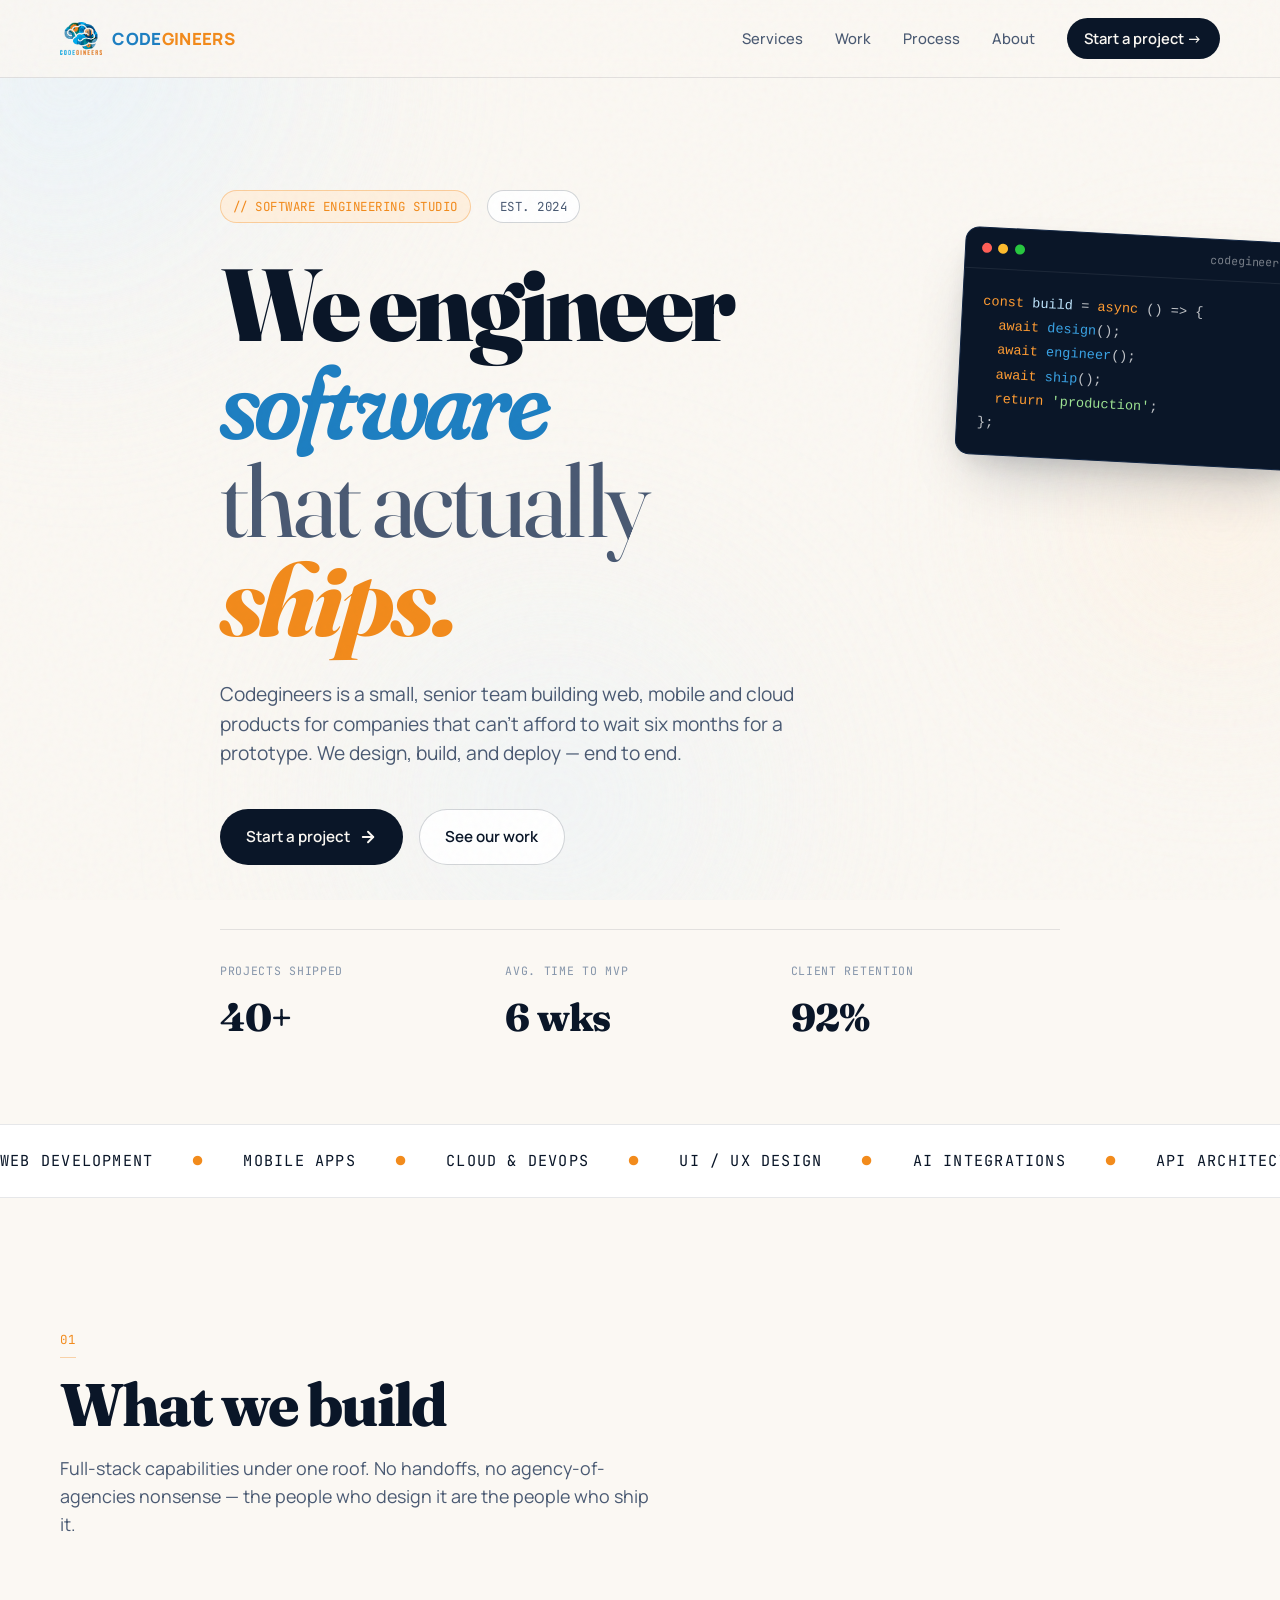
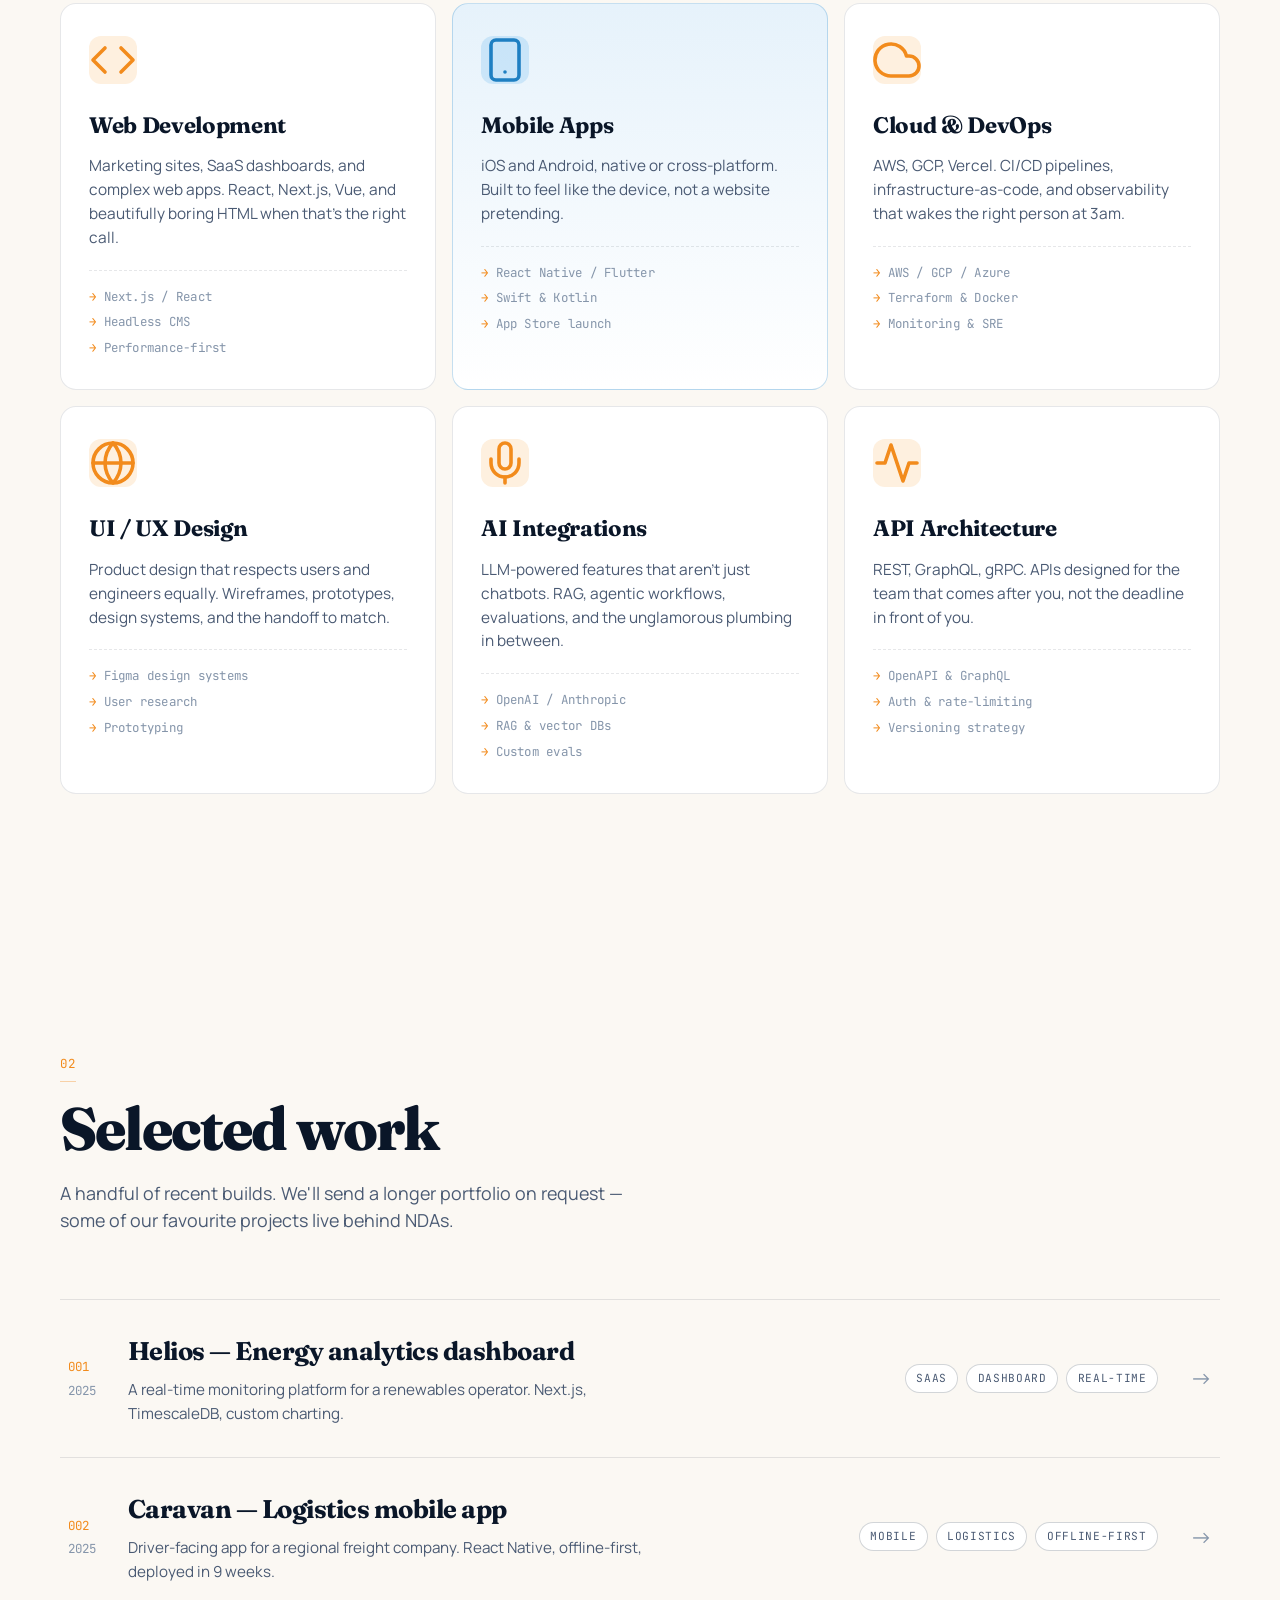
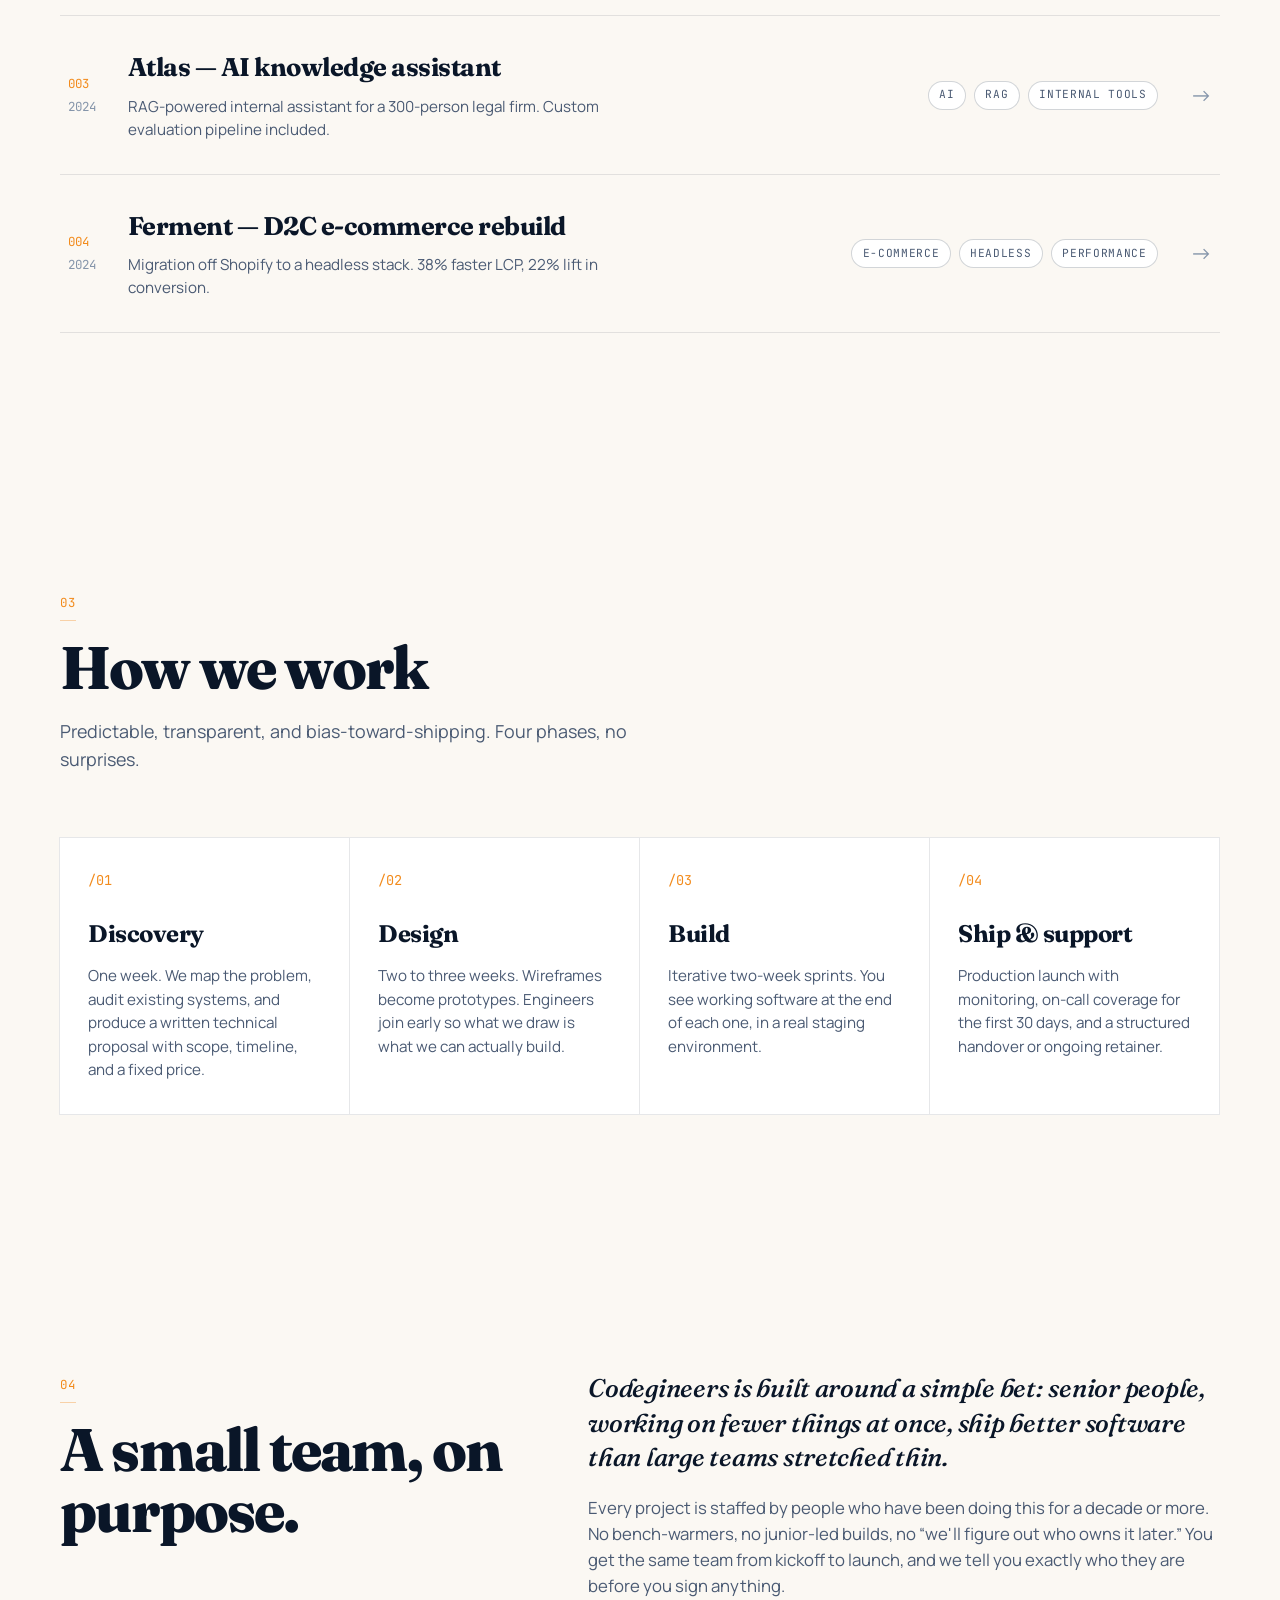
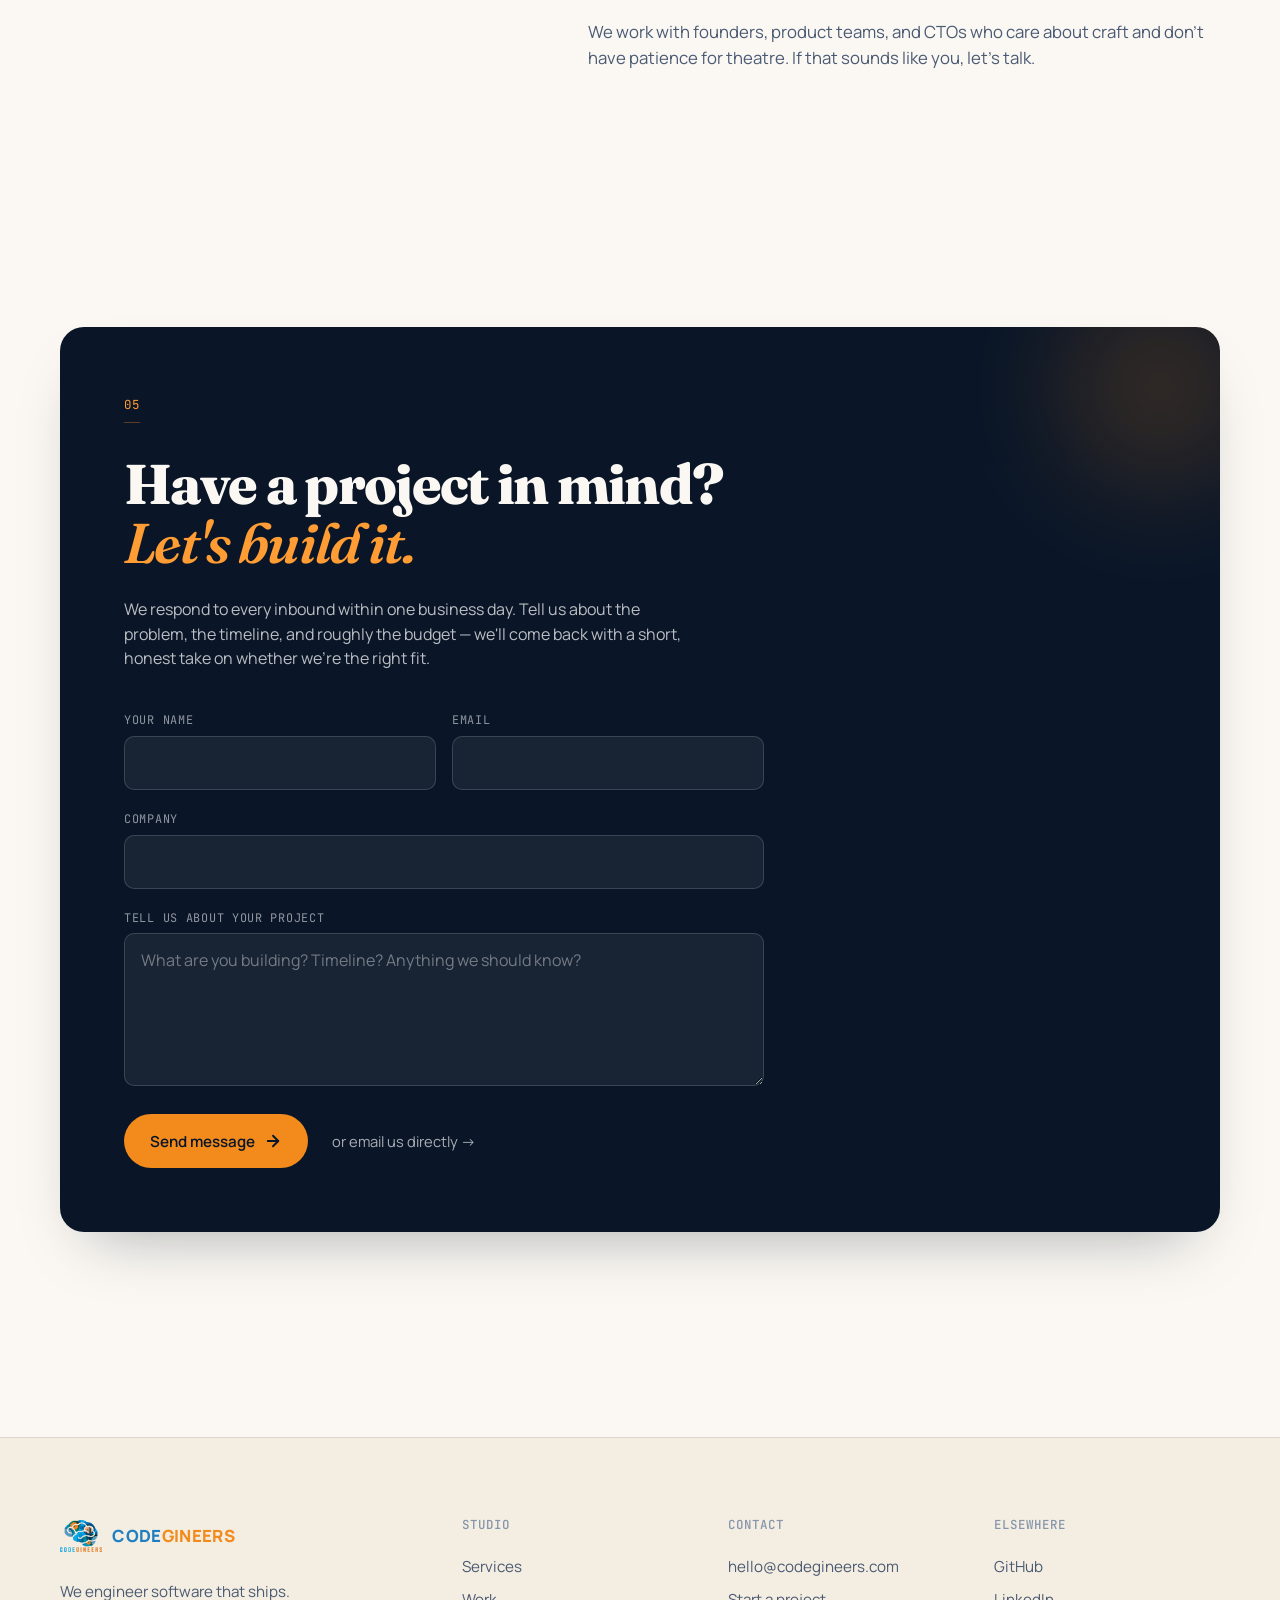
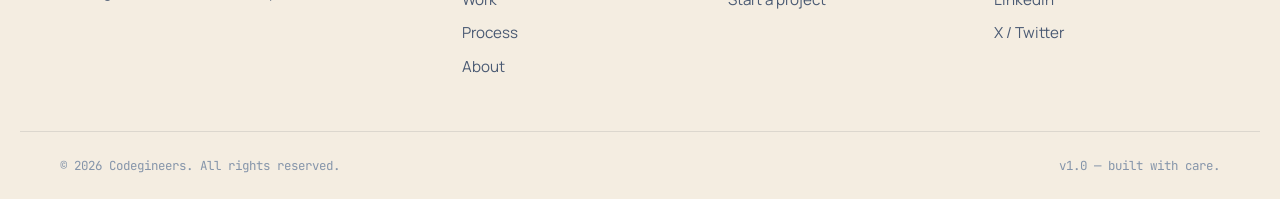
==== commit 33626a12: "Add files via upload" ====
--- a/index.html
+++ b/index.html
@@ -4,9 +4,12 @@
   <meta charset="UTF-8" />
   <meta name="viewport" content="width=device-width, initial-scale=1.0" />
   <meta name="description" content="Codegineers — We engineer software that ships. Web, mobile, and cloud development for businesses that move fast." />
-  <meta name="theme-color" content="#0a1628" />
+  <meta name="theme-color" content="#fbf8f3" />
   <title>Codegineers — We engineer software that ships</title>
-  <link rel="icon" type="image/png" href="assets/logo.png" />
+  <link rel="icon" type="image/png" sizes="32x32" href="assets/favicon-32.png" />
+  <link rel="icon" type="image/png" sizes="16x16" href="assets/favicon-16.png" />
+  <link rel="apple-touch-icon" sizes="180x180" href="assets/favicon-180.png" />
+  <link rel="shortcut icon" href="assets/favicon.ico" />
   <link rel="preconnect" href="https://fonts.googleapis.com" />
   <link rel="preconnect" href="https://fonts.gstatic.com" crossorigin />
   <link href="https://fonts.googleapis.com/css2?family=Fraunces:opsz,wght@9..144,400;9..144,600;9..144,800;9..144,900&family=Manrope:wght@300;400;500;600;700&family=JetBrains+Mono:wght@400;500;700&display=swap" rel="stylesheet" />
--- a/styles.css
+++ b/styles.css
@@ -1,23 +1,28 @@
 /* ============================================
-   Codegineers — main stylesheet
+   Codegineers — main stylesheet (light theme)
    ============================================ */
 
 :root {
-  /* Brand palette pulled from logo */
-  --navy-deepest: #050d1c;
+  /* Base — light */
+  --cream:        #fbf8f3;
+  --cream-warm:   #f4ede1;
+  --paper:        #ffffff;
+  --ink:          #0a1628;
+  --ink-soft:     #1a2942;
+  --ink-muted:    #4a5a73;
+  --ink-faint:    #8595aa;
+  --line:         rgba(10, 22, 40, 0.10);
+  --line-strong:  rgba(10, 22, 40, 0.18);
+
+  /* Brand accents — from the logo */
   --navy-deep:    #0a1628;
   --navy:         #0f2340;
-  --navy-soft:    #15314f;
   --blue:         #1e7fc2;
   --blue-bright:  #3aa3e5;
+  --blue-soft:    #e6f2fb;
   --orange:       #f28b1c;
   --orange-warm:  #ff9c33;
-  --cream:        #f7f3ec;
-  --ink:          #ffffff;
-  --ink-muted:    rgba(255,255,255,0.65);
-  --ink-faint:    rgba(255,255,255,0.42);
-  --line:         rgba(255,255,255,0.10);
-  --line-strong:  rgba(255,255,255,0.18);
+  --orange-soft:  #fef0df;
 
   /* Fonts */
   --font-display: 'Fraunces', 'Times New Roman', serif;
@@ -38,7 +43,7 @@
 
 body {
   font-family: var(--font-body);
-  background: var(--navy-deepest);
+  background: var(--cream);
   color: var(--ink);
   line-height: 1.55;
   font-weight: 400;
@@ -54,14 +59,14 @@
 button { font: inherit; background: none; border: 0; cursor: pointer; color: inherit; }
 
 /* ============================================
-   Background — noise + animated blobs
+   Background — soft grain + colour washes
    ============================================ */
 
 .noise {
   position: fixed; inset: 0; pointer-events: none; z-index: 100;
-  opacity: 0.035;
+  opacity: 0.04;
   background-image: url("data:image/svg+xml;utf8,<svg viewBox='0 0 200 200' xmlns='http://www.w3.org/2000/svg'><filter id='n'><feTurbulence type='fractalNoise' baseFrequency='0.9'/></filter><rect width='100%25' height='100%25' filter='url(%23n)'/></svg>");
-  mix-blend-mode: overlay;
+  mix-blend-mode: multiply;
 }
 
 .bg-mesh {
@@ -72,27 +77,28 @@
 .blob {
   position: absolute;
   border-radius: 50%;
-  filter: blur(80px);
-  opacity: 0.45;
+  filter: blur(90px);
   animation: float 22s var(--ease) infinite;
 }
 
 .blob-1 {
   width: 540px; height: 540px;
-  background: radial-gradient(circle at 30% 30%, var(--blue) 0%, transparent 70%);
+  background: radial-gradient(circle at 30% 30%, var(--blue-soft) 0%, transparent 70%);
   top: -120px; left: -120px;
+  opacity: 0.9;
 }
 .blob-2 {
   width: 480px; height: 480px;
-  background: radial-gradient(circle at 50% 50%, var(--orange) 0%, transparent 65%);
+  background: radial-gradient(circle at 50% 50%, var(--orange-soft) 0%, transparent 65%);
   top: 30%; right: -180px;
-  opacity: 0.28;
+  opacity: 0.85;
   animation-delay: -8s;
 }
 .blob-3 {
   width: 600px; height: 600px;
-  background: radial-gradient(circle at 50% 50%, var(--navy-soft) 0%, transparent 70%);
+  background: radial-gradient(circle at 50% 50%, var(--blue-soft) 0%, transparent 70%);
   bottom: -200px; left: 20%;
+  opacity: 0.55;
   animation-delay: -14s;
 }
 
@@ -126,7 +132,7 @@
   position: sticky; top: 0; z-index: 50;
   backdrop-filter: blur(16px);
   -webkit-backdrop-filter: blur(16px);
-  background: rgba(5, 13, 28, 0.72);
+  background: rgba(251, 248, 243, 0.78);
   border-bottom: 1px solid var(--line);
 }
 
@@ -144,12 +150,11 @@
   font-size: 1.05rem;
 }
 .brand-logo {
-  width: 36px; height: 36px;
-  border-radius: 8px;
-  object-fit: cover;
+  width: 42px; height: 42px;
+  object-fit: contain;
 }
 .brand-text { display: inline-flex; }
-.brand-code    { color: var(--blue-bright); }
+.brand-code    { color: var(--blue); }
 .brand-gineers { color: var(--orange); }
 
 .primary-nav {
@@ -171,15 +176,16 @@
 .primary-nav a:not(.nav-cta):hover:after { width: 100%; }
 
 .nav-cta {
-  background: var(--orange);
-  color: var(--navy-deepest) !important;
+  background: var(--ink);
+  color: var(--cream) !important;
   padding: 0.55rem 1.1rem;
   border-radius: 999px;
   font-weight: 600;
-  transition: transform 0.2s var(--ease), background 0.2s var(--ease);
+  transition: transform 0.2s var(--ease), background 0.2s var(--ease), color 0.2s var(--ease);
 }
 .nav-cta:hover {
-  background: var(--orange-warm);
+  background: var(--orange);
+  color: var(--ink) !important;
   transform: translateY(-1px);
 }
 
@@ -226,14 +232,14 @@
   letter-spacing: 0.04em;
   text-transform: uppercase;
   padding: 0.35rem 0.75rem;
-  border: 1px solid rgba(242, 139, 28, 0.3);
+  border: 1px solid rgba(242, 139, 28, 0.35);
   border-radius: 999px;
-  background: rgba(242, 139, 28, 0.06);
+  background: var(--orange-soft);
 }
 .tag-muted {
   color: var(--ink-muted);
   border-color: var(--line-strong);
-  background: rgba(255,255,255,0.03);
+  background: var(--paper);
 }
 
 .hero-title {
@@ -243,6 +249,7 @@
   line-height: 0.96;
   letter-spacing: -0.035em;
   margin-bottom: 2rem;
+  color: var(--ink);
   font-variation-settings: 'opsz' 120;
 }
 .hero-title > * {
@@ -257,7 +264,7 @@
 .title-accent {
   font-style: italic;
   font-weight: 600;
-  color: var(--blue-bright);
+  color: var(--blue);
   font-variation-settings: 'opsz' 144, 'SOFT' 100;
 }
 .title-line {
@@ -290,23 +297,25 @@
   border-radius: 999px;
   font-weight: 600;
   font-size: 0.95rem;
-  transition: transform 0.2s var(--ease), background 0.2s var(--ease), border-color 0.2s var(--ease);
+  transition: transform 0.2s var(--ease), background 0.2s var(--ease), border-color 0.2s var(--ease), color 0.2s var(--ease);
 }
 .btn-primary {
+  background: var(--ink);
+  color: var(--cream);
+}
+.btn-primary:hover {
   background: var(--orange);
-  color: var(--navy-deepest);
-}
-.btn-primary:hover {
-  background: var(--orange-warm);
+  color: var(--ink);
   transform: translateY(-2px);
 }
 .btn-ghost {
   border: 1px solid var(--line-strong);
   color: var(--ink);
+  background: var(--paper);
 }
 .btn-ghost:hover {
   border-color: var(--ink);
-  background: rgba(255,255,255,0.04);
+  background: var(--cream-warm);
 }
 
 .hero-stats {
@@ -333,18 +342,18 @@
   color: var(--ink);
 }
 
-/* Code card decoration */
+/* Code card decoration — kept dark for nice contrast */
 .code-card {
   position: absolute;
   top: 15%;
   right: -40px;
   width: 360px;
-  background: linear-gradient(180deg, var(--navy) 0%, var(--navy-deep) 100%);
-  border: 1px solid var(--line-strong);
+  background: var(--navy-deep);
+  border: 1px solid var(--navy);
   border-radius: 14px;
   box-shadow:
-    0 30px 80px -20px rgba(0,0,0,0.6),
-    0 0 0 1px rgba(255,255,255,0.04);
+    0 30px 60px -20px rgba(10, 22, 40, 0.25),
+    0 10px 30px -10px rgba(10, 22, 40, 0.15);
   transform: rotate(3deg);
   z-index: 1;
   animation: fade-in 1.2s var(--ease) 0.9s both;
@@ -353,11 +362,10 @@
 .code-card-bar {
   display: flex; align-items: center; gap: 0.4rem;
   padding: 0.7rem 1rem;
-  border-bottom: 1px solid var(--line);
+  border-bottom: 1px solid rgba(255,255,255,0.08);
 }
 .code-card-bar span {
   width: 10px; height: 10px; border-radius: 50%;
-  background: rgba(255,255,255,0.15);
 }
 .code-card-bar span:nth-child(1) { background: #ff5f57; }
 .code-card-bar span:nth-child(2) { background: #febc2e; }
@@ -367,17 +375,17 @@
   font-style: normal;
   font-family: var(--font-mono);
   font-size: 0.72rem;
-  color: var(--ink-faint);
+  color: rgba(255,255,255,0.45);
 }
 .code-card pre {
   padding: 1.25rem;
   font-family: var(--font-mono);
   font-size: 0.85rem;
   line-height: 1.7;
-  color: var(--ink-muted);
+  color: rgba(255,255,255,0.75);
   overflow-x: auto;
 }
-.c-key { color: var(--orange); }
+.c-key { color: var(--orange-warm); }
 .c-fn  { color: var(--blue-bright); }
 .c-var { color: #c1e7ff; }
 .c-str { color: #9ee493; }
@@ -404,7 +412,7 @@
   border-bottom: 1px solid var(--line);
   padding: 1.5rem 0;
   overflow: hidden;
-  background: rgba(255,255,255,0.015);
+  background: var(--paper);
 }
 .marquee-track {
   display: flex; align-items: center; gap: 2.5rem;
@@ -440,7 +448,7 @@
   text-transform: uppercase;
   margin-bottom: 1rem;
   padding-bottom: 0.5rem;
-  border-bottom: 1px solid rgba(242, 139, 28, 0.3);
+  border-bottom: 1px solid rgba(242, 139, 28, 0.35);
 }
 .section-title {
   font-family: var(--font-display);
@@ -449,6 +457,7 @@
   line-height: 1.02;
   letter-spacing: -0.03em;
   margin-bottom: 1.25rem;
+  color: var(--ink);
 }
 .section-lede {
   font-size: clamp(1rem, 1.4vw, 1.15rem);
@@ -469,31 +478,31 @@
 .service-card {
   position: relative;
   padding: 2rem 1.75rem;
-  background: linear-gradient(180deg, rgba(255,255,255,0.025) 0%, rgba(255,255,255,0.01) 100%);
+  background: var(--paper);
   border: 1px solid var(--line);
   border-radius: 16px;
-  transition: transform 0.3s var(--ease), border-color 0.3s var(--ease), background 0.3s var(--ease);
+  transition: transform 0.3s var(--ease), border-color 0.3s var(--ease), box-shadow 0.3s var(--ease);
 }
 .service-card:hover {
   transform: translateY(-4px);
   border-color: var(--line-strong);
-  background: linear-gradient(180deg, rgba(255,255,255,0.045) 0%, rgba(255,255,255,0.015) 100%);
+  box-shadow: 0 20px 40px -20px rgba(10, 22, 40, 0.12);
 }
 .service-card-feature {
-  background: linear-gradient(180deg, rgba(30, 127, 194, 0.10) 0%, rgba(30, 127, 194, 0.02) 100%);
-  border-color: rgba(58, 163, 229, 0.3);
+  background: linear-gradient(180deg, var(--blue-soft) 0%, var(--paper) 100%);
+  border-color: rgba(30, 127, 194, 0.25);
 }
 .service-icon {
   width: 48px; height: 48px;
   display: flex; align-items: center; justify-content: center;
   border-radius: 12px;
-  background: rgba(242, 139, 28, 0.12);
+  background: var(--orange-soft);
   color: var(--orange);
   margin-bottom: 1.5rem;
 }
 .service-card-feature .service-icon {
-  background: rgba(58, 163, 229, 0.15);
-  color: var(--blue-bright);
+  background: rgba(58, 163, 229, 0.18);
+  color: var(--blue);
 }
 .service-card h3 {
   font-family: var(--font-display);
@@ -501,6 +510,7 @@
   font-size: 1.4rem;
   letter-spacing: -0.015em;
   margin-bottom: 0.75rem;
+  color: var(--ink);
 }
 .service-card p {
   color: var(--ink-muted);
@@ -539,7 +549,7 @@
 }
 .work-item:hover {
   padding-left: 1.5rem;
-  background: linear-gradient(90deg, rgba(242, 139, 28, 0.04) 0%, transparent 60%);
+  background: linear-gradient(90deg, var(--orange-soft) 0%, transparent 60%);
 }
 .work-meta {
   display: flex; flex-direction: column; gap: 0.25rem;
@@ -554,9 +564,10 @@
   font-size: clamp(1.25rem, 2vw, 1.75rem);
   letter-spacing: -0.02em;
   margin-bottom: 0.4rem;
+  color: var(--ink);
   transition: color 0.3s var(--ease);
 }
-.work-item:hover .work-body h3 { color: var(--orange-warm); }
+.work-item:hover .work-body h3 { color: var(--orange); }
 .work-body p {
   color: var(--ink-muted);
   font-size: 0.95rem;
@@ -574,6 +585,7 @@
   padding: 0.3rem 0.65rem;
   border: 1px solid var(--line-strong);
   border-radius: 999px;
+  background: var(--paper);
 }
 .work-arrow {
   font-size: 1.4rem;
@@ -613,11 +625,11 @@
   border: 1px solid var(--line);
   margin-left: -1px;
   margin-top: -1px;
-  background: rgba(255,255,255,0.01);
+  background: var(--paper);
   transition: background 0.3s var(--ease);
 }
 .process-list li:hover {
-  background: rgba(242, 139, 28, 0.04);
+  background: var(--orange-soft);
 }
 .process-num {
   font-family: var(--font-mono);
@@ -632,6 +644,7 @@
   font-size: 1.5rem;
   letter-spacing: -0.02em;
   margin-bottom: 0.75rem;
+  color: var(--ink);
 }
 .process-list p {
   color: var(--ink-muted);
@@ -668,25 +681,31 @@
 }
 
 /* ============================================
-   Contact
+   Contact — dark card stays for impact
    ============================================ */
 
 .contact-card {
-  background: linear-gradient(180deg, var(--navy) 0%, var(--navy-deep) 100%);
-  border: 1px solid var(--line-strong);
+  background: var(--ink);
+  color: var(--cream);
   border-radius: 24px;
   padding: clamp(2.5rem, 5vw, 4.5rem);
   position: relative;
   overflow: hidden;
+  box-shadow: 0 30px 60px -30px rgba(10, 22, 40, 0.35);
 }
 .contact-card:before {
   content: "";
   position: absolute;
   top: -100px; right: -100px;
-  width: 300px; height: 300px;
+  width: 320px; height: 320px;
   background: radial-gradient(circle, var(--orange) 0%, transparent 70%);
-  opacity: 0.18;
+  opacity: 0.22;
   filter: blur(40px);
+}
+
+.contact-card .section-num {
+  color: var(--orange-warm);
+  border-bottom-color: rgba(242, 139, 28, 0.35);
 }
 
 .contact-title {
@@ -697,14 +716,15 @@
   line-height: 1.05;
   margin: 1rem 0 1.5rem;
   position: relative;
+  color: var(--cream);
 }
 .contact-accent {
-  color: var(--orange);
+  color: var(--orange-warm);
   font-style: italic;
   font-weight: 600;
 }
 .contact-lede {
-  color: var(--ink-muted);
+  color: rgba(255,255,255,0.72);
   max-width: 560px;
   margin-bottom: 2.5rem;
   position: relative;
@@ -731,26 +751,34 @@
   font-size: 0.74rem;
   text-transform: uppercase;
   letter-spacing: 0.06em;
-  color: var(--ink-faint);
+  color: rgba(255,255,255,0.55);
 }
 .contact-form input,
 .contact-form textarea {
   font: inherit;
-  background: rgba(255,255,255,0.04);
-  border: 1px solid var(--line-strong);
+  background: rgba(255,255,255,0.06);
+  border: 1px solid rgba(255,255,255,0.15);
   border-radius: 10px;
   padding: 0.85rem 1rem;
-  color: var(--ink);
+  color: var(--cream);
   resize: vertical;
   transition: border-color 0.2s var(--ease), background 0.2s var(--ease);
 }
 .contact-form input::placeholder,
-.contact-form textarea::placeholder { color: var(--ink-faint); }
+.contact-form textarea::placeholder { color: rgba(255,255,255,0.4); }
 .contact-form input:focus,
 .contact-form textarea:focus {
   outline: none;
   border-color: var(--orange);
-  background: rgba(255,255,255,0.06);
+  background: rgba(255,255,255,0.09);
+}
+
+.contact-form .btn-primary {
+  background: var(--orange);
+  color: var(--ink);
+}
+.contact-form .btn-primary:hover {
+  background: var(--orange-warm);
 }
 
 .form-actions {
@@ -759,17 +787,17 @@
 }
 .contact-direct {
   font-size: 0.92rem;
-  color: var(--ink-muted);
+  color: rgba(255,255,255,0.65);
   transition: color 0.2s var(--ease);
 }
-.contact-direct:hover { color: var(--orange); }
+.contact-direct:hover { color: var(--orange-warm); }
 .form-success {
   font-family: var(--font-mono);
   font-size: 0.85rem;
   color: var(--blue-bright);
   padding: 0.85rem 1rem;
-  border: 1px solid rgba(58, 163, 229, 0.3);
-  background: rgba(58, 163, 229, 0.06);
+  border: 1px solid rgba(58, 163, 229, 0.35);
+  background: rgba(58, 163, 229, 0.10);
   border-radius: 10px;
 }
 
@@ -783,7 +811,7 @@
   margin-top: clamp(3rem, 6vw, 5rem);
   position: relative;
   z-index: 1;
-  background: var(--navy-deepest);
+  background: var(--cream-warm);
 }
 .footer-grid {
   display: grid;
@@ -843,7 +871,7 @@
     flex-direction: column;
     align-items: stretch;
     gap: 0;
-    background: var(--navy-deep);
+    background: var(--cream);
     border-bottom: 1px solid var(--line);
     padding: 1rem var(--pad);
     transform: translateY(-10px);
@@ -869,7 +897,7 @@
    Selection + focus
    ============================================ */
 
-::selection { background: var(--orange); color: var(--navy-deepest); }
+::selection { background: var(--orange); color: var(--ink); }
 :focus-visible {
   outline: 2px solid var(--orange);
   outline-offset: 3px;
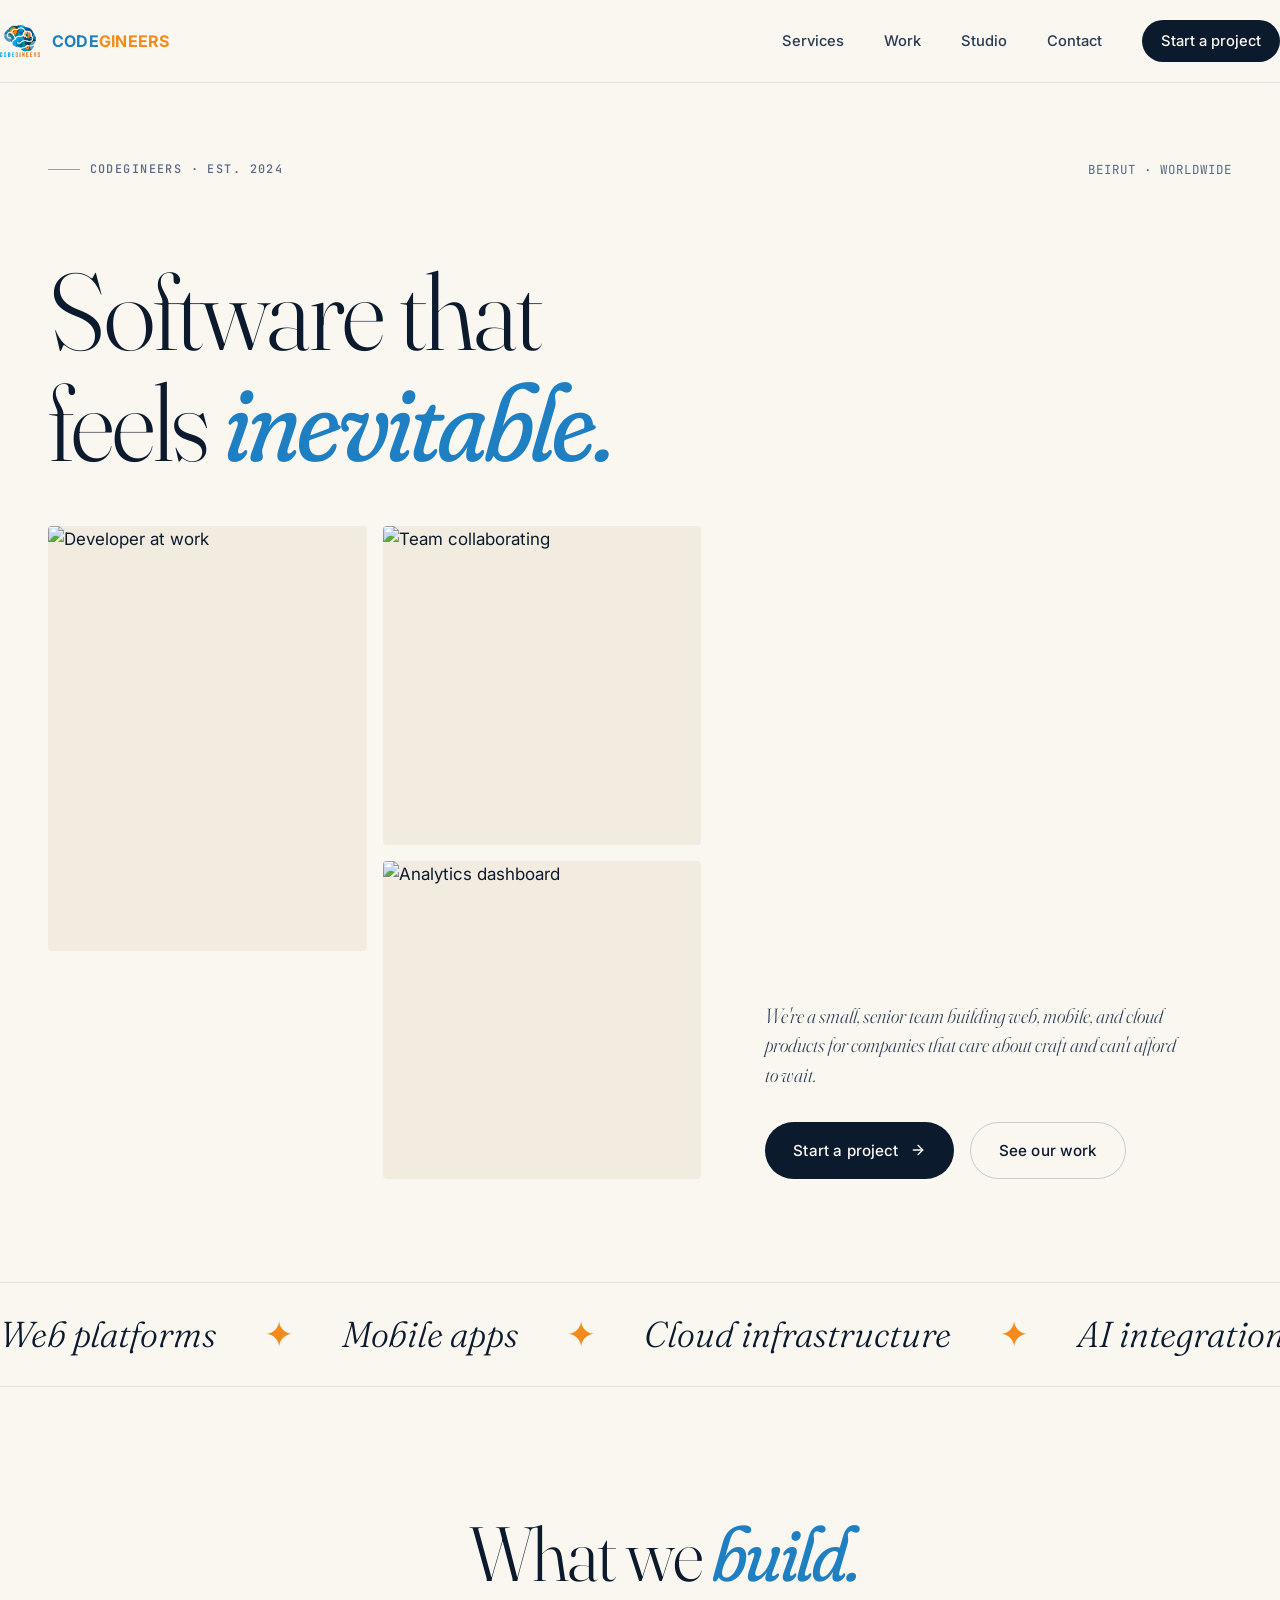
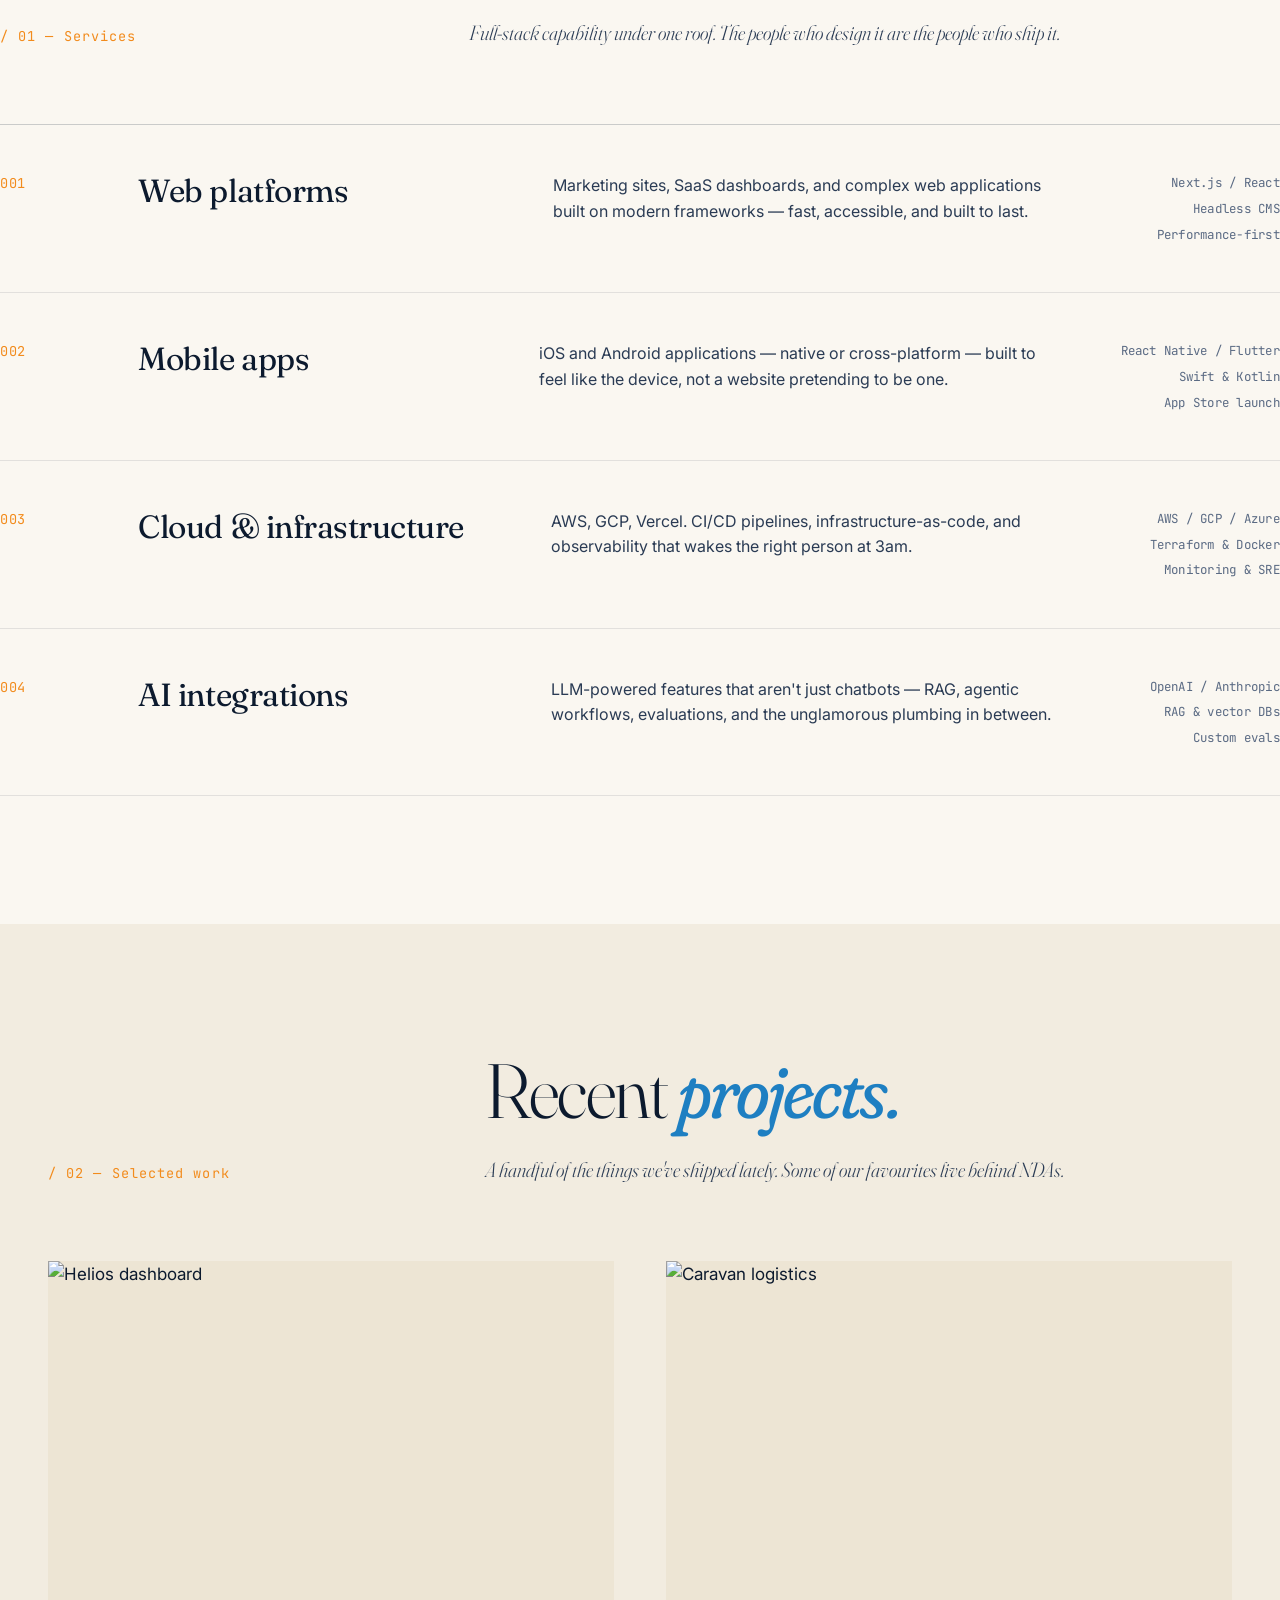
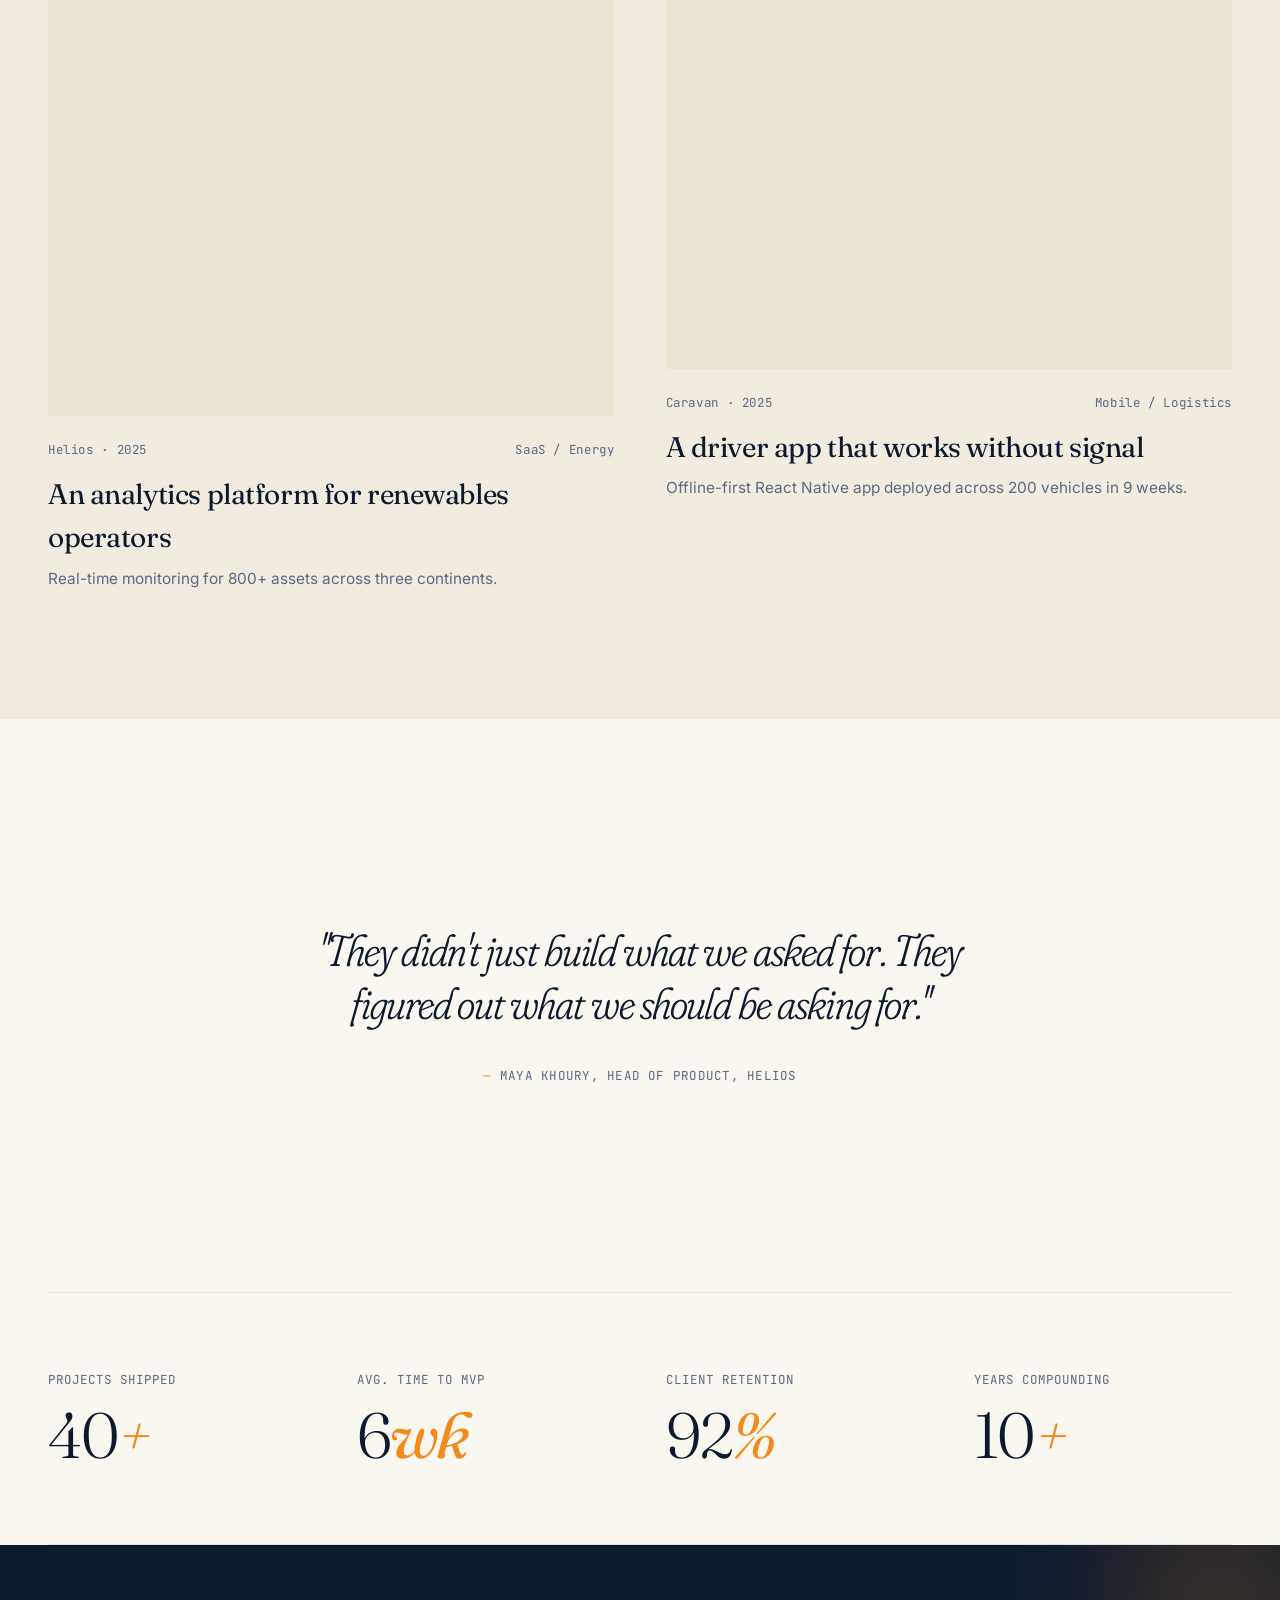
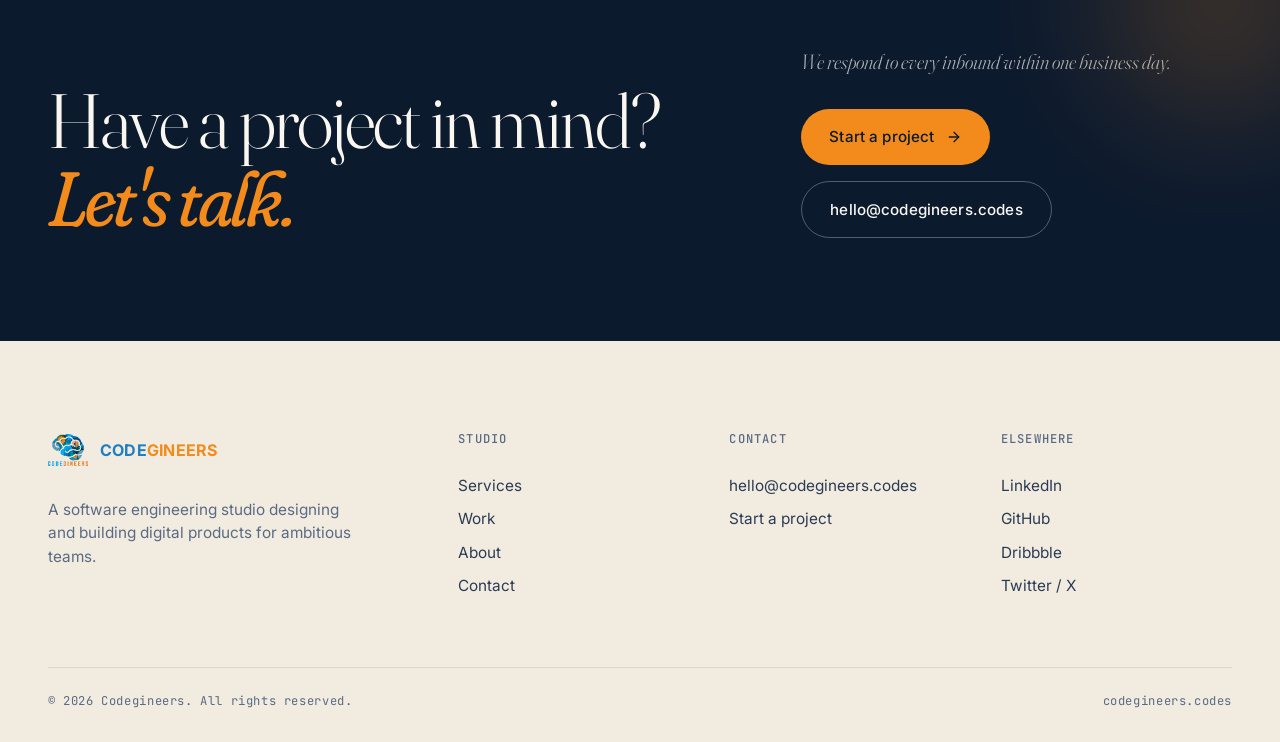
==== commit dda9a8f4: "Add files via upload" ====
--- a/index.html
+++ b/index.html
@@ -3,454 +3,258 @@
 <head>
   <meta charset="UTF-8" />
   <meta name="viewport" content="width=device-width, initial-scale=1.0" />
-  <meta name="description" content="Codegineers — We engineer software that ships. Web, mobile, and cloud development for businesses that move fast." />
-  <meta name="theme-color" content="#fbf8f3" />
-  <title>Codegineers — We engineer software that ships</title>
+  <title>Codegineers — Software studio for ambitious teams</title>
+  <meta name="description" content="Codegineers is a software engineering studio. We design and build digital products that ship — web, mobile, cloud." />
+  <meta name="theme-color" content="#faf7f1" />
   <link rel="icon" type="image/png" sizes="32x32" href="assets/favicon-32.png" />
   <link rel="icon" type="image/png" sizes="16x16" href="assets/favicon-16.png" />
   <link rel="apple-touch-icon" sizes="180x180" href="assets/favicon-180.png" />
   <link rel="shortcut icon" href="assets/favicon.ico" />
   <link rel="preconnect" href="https://fonts.googleapis.com" />
   <link rel="preconnect" href="https://fonts.gstatic.com" crossorigin />
-  <link href="https://fonts.googleapis.com/css2?family=Fraunces:opsz,wght@9..144,400;9..144,600;9..144,800;9..144,900&family=Manrope:wght@300;400;500;600;700&family=JetBrains+Mono:wght@400;500;700&display=swap" rel="stylesheet" />
+  <link href="https://fonts.googleapis.com/css2?family=Fraunces:opsz,wght@9..144,300;9..144,400;9..144,600;9..144,800&family=Inter:wght@300;400;500;600;700&family=JetBrains+Mono:wght@400;500&display=swap" rel="stylesheet" />
   <link rel="stylesheet" href="styles.css" />
 </head>
 <body>
-  <!-- Noise overlay -->
-  <div class="noise" aria-hidden="true"></div>
-
-  <!-- Animated background blob -->
-  <div class="bg-mesh" aria-hidden="true">
-    <div class="blob blob-1"></div>
-    <div class="blob blob-2"></div>
-    <div class="blob blob-3"></div>
-  </div>
-
-  <!-- Header / Nav -->
-  <header class="site-header">
-    <div class="container nav-row">
-      <a href="#" class="brand" aria-label="Codegineers home">
-        <img src="assets/logo.png" alt="" class="brand-logo" />
-        <span class="brand-text">
-          <span class="brand-code">CODE</span><span class="brand-gineers">GINEERS</span>
-        </span>
-      </a>
-
-      <nav class="primary-nav" aria-label="Primary">
-        <a href="#services">Services</a>
-        <a href="#work">Work</a>
-        <a href="#process">Process</a>
-        <a href="#about">About</a>
-        <a href="#contact" class="nav-cta">Start a project →</a>
-      </nav>
-
-      <button class="menu-toggle" aria-label="Toggle menu" aria-expanded="false">
-        <span></span><span></span><span></span>
-      </button>
-    </div>
-  </header>
-
-  <!-- Hero -->
+  <div id="site-header"></div>
+
   <main>
-    <section class="hero">
-      <div class="container hero-grid">
-        <div class="hero-meta">
-          <span class="tag">// Software engineering studio</span>
-          <span class="tag tag-muted">Est. 2024</span>
-        </div>
-
-        <h1 class="hero-title">
-          We engineer
-          <span class="title-accent">software</span>
-          <span class="title-line">that actually</span>
-          <span class="title-emphasis">ships.</span>
-        </h1>
-
-        <p class="hero-sub">
-          Codegineers is a small, senior team building web, mobile and cloud
-          products for companies that can't afford to wait six months for a
-          prototype. We design, build, and deploy — end to end.
-        </p>
-
-        <div class="hero-actions">
-          <a href="#contact" class="btn btn-primary">
-            Start a project
-            <svg viewBox="0 0 24 24" width="18" height="18" fill="none" stroke="currentColor" stroke-width="2.5" stroke-linecap="round" stroke-linejoin="round"><line x1="5" y1="12" x2="19" y2="12"/><polyline points="12 5 19 12 12 19"/></svg>
+    <!-- ============================================
+         HERO
+         ============================================ -->
+    <section class="hero wrap">
+      <div class="hero-meta reveal">
+        <span class="eyebrow">Codegineers · Est. 2024</span>
+        <span class="mono">Beirut · Worldwide</span>
+      </div>
+
+      <h1 class="display h-xl hero-title reveal">
+        Software that<br/>
+        feels <em>inevitable.</em>
+      </h1>
+
+      <div class="hero-grid">
+        <div class="hero-imagery reveal">
+          <div class="img-frame img-1">
+            <img src="https://images.unsplash.com/photo-1517694712202-14dd9538aa97?auto=format&fit=crop&w=900&q=80" alt="Developer at work" loading="lazy" />
+          </div>
+          <div class="img-frame img-2">
+            <img src="https://images.unsplash.com/photo-1551434678-e076c223a692?auto=format&fit=crop&w=600&q=80" alt="Team collaborating" loading="lazy" />
+          </div>
+          <div class="img-frame img-3">
+            <img src="https://images.unsplash.com/photo-1460925895917-afdab827c52f?auto=format&fit=crop&w=600&q=80" alt="Analytics dashboard" loading="lazy" />
+          </div>
+        </div>
+
+        <div class="hero-lede reveal">
+          <p class="lede">
+            We're a small, senior team building web, mobile, and cloud products
+            for companies that care about craft and can't afford to wait.
+          </p>
+          <div class="hero-actions">
+            <a href="contact.html" class="btn btn-primary">
+              Start a project
+              <svg viewBox="0 0 24 24" fill="none" stroke="currentColor" stroke-width="2" stroke-linecap="round" stroke-linejoin="round"><line x1="5" y1="12" x2="19" y2="12"/><polyline points="12 5 19 12 12 19"/></svg>
+            </a>
+            <a href="work.html" class="btn btn-ghost">See our work</a>
+          </div>
+        </div>
+      </div>
+    </section>
+
+    <!-- ============================================
+         MARQUEE
+         ============================================ -->
+    <section class="marquee">
+      <div class="marquee-row" aria-hidden="true">
+        <span>Web platforms</span><span class="dot">✦</span>
+        <span>Mobile apps</span><span class="dot">✦</span>
+        <span>Cloud infrastructure</span><span class="dot">✦</span>
+        <span>AI integrations</span><span class="dot">✦</span>
+        <span>Design systems</span><span class="dot">✦</span>
+        <span>Web platforms</span><span class="dot">✦</span>
+        <span>Mobile apps</span><span class="dot">✦</span>
+        <span>Cloud infrastructure</span><span class="dot">✦</span>
+        <span>AI integrations</span><span class="dot">✦</span>
+        <span>Design systems</span><span class="dot">✦</span>
+      </div>
+    </section>
+
+    <!-- ============================================
+         SERVICES
+         ============================================ -->
+    <section class="section wrap">
+      <div class="section-head reveal">
+        <div class="meta">
+          <span class="num">/ 01 — Services</span>
+        </div>
+        <div>
+          <h2 class="display h-lg">What we <em>build.</em></h2>
+          <p class="lede" style="margin-top:1.5rem;">
+            Full-stack capability under one roof. The people who design it are
+            the people who ship it.
+          </p>
+        </div>
+      </div>
+
+      <div class="services-list">
+        <article class="service-row reveal">
+          <span class="idx">001</span>
+          <h3>Web platforms</h3>
+          <p>Marketing sites, SaaS dashboards, and complex web applications built on modern frameworks — fast, accessible, and built to last.</p>
+          <div class="tags">
+            <span>Next.js / React</span>
+            <span>Headless CMS</span>
+            <span>Performance-first</span>
+          </div>
+        </article>
+
+        <article class="service-row reveal">
+          <span class="idx">002</span>
+          <h3>Mobile apps</h3>
+          <p>iOS and Android applications — native or cross-platform — built to feel like the device, not a website pretending to be one.</p>
+          <div class="tags">
+            <span>React Native / Flutter</span>
+            <span>Swift &amp; Kotlin</span>
+            <span>App Store launch</span>
+          </div>
+        </article>
+
+        <article class="service-row reveal">
+          <span class="idx">003</span>
+          <h3>Cloud &amp; infrastructure</h3>
+          <p>AWS, GCP, Vercel. CI/CD pipelines, infrastructure-as-code, and observability that wakes the right person at 3am.</p>
+          <div class="tags">
+            <span>AWS / GCP / Azure</span>
+            <span>Terraform &amp; Docker</span>
+            <span>Monitoring &amp; SRE</span>
+          </div>
+        </article>
+
+        <article class="service-row reveal">
+          <span class="idx">004</span>
+          <h3>AI integrations</h3>
+          <p>LLM-powered features that aren't just chatbots — RAG, agentic workflows, evaluations, and the unglamorous plumbing in between.</p>
+          <div class="tags">
+            <span>OpenAI / Anthropic</span>
+            <span>RAG &amp; vector DBs</span>
+            <span>Custom evals</span>
+          </div>
+        </article>
+      </div>
+    </section>
+
+    <!-- ============================================
+         FEATURED WORK
+         ============================================ -->
+    <section class="feature-work">
+      <div class="wrap">
+        <div class="section-head reveal">
+          <div class="meta">
+            <span class="num">/ 02 — Selected work</span>
+          </div>
+          <div>
+            <h2 class="display h-lg">Recent <em>projects.</em></h2>
+            <p class="lede" style="margin-top:1.5rem;">
+              A handful of the things we've shipped lately. Some of our favourites
+              live behind NDAs.
+            </p>
+          </div>
+        </div>
+
+        <div class="work-grid">
+          <a href="work.html" class="work-card reveal is-tall">
+            <div class="frame">
+              <img src="https://images.unsplash.com/photo-1551288049-bebda4e38f71?auto=format&fit=crop&w=900&q=80" alt="Helios dashboard" loading="lazy" />
+            </div>
+            <div class="meta">
+              <span>Helios · 2025</span>
+              <span>SaaS / Energy</span>
+            </div>
+            <h3>An analytics platform for renewables operators</h3>
+            <p>Real-time monitoring for 800+ assets across three continents.</p>
           </a>
-          <a href="#work" class="btn btn-ghost">See our work</a>
-        </div>
-
-        <dl class="hero-stats">
-          <div>
-            <dt>Projects shipped</dt>
-            <dd>40+</dd>
-          </div>
-          <div>
-            <dt>Avg. time to MVP</dt>
-            <dd>6 wks</dd>
-          </div>
-          <div>
-            <dt>Client retention</dt>
-            <dd>92%</dd>
-          </div>
-        </dl>
-      </div>
-
-      <!-- Decorative code snippet card -->
-      <div class="code-card" aria-hidden="true">
-        <div class="code-card-bar">
-          <span></span><span></span><span></span>
-          <em>codegineers.ts</em>
-        </div>
-        <pre><code><span class="c-key">const</span> <span class="c-var">build</span> = <span class="c-key">async</span> () =&gt; {
-  <span class="c-key">await</span> <span class="c-fn">design</span>();
-  <span class="c-key">await</span> <span class="c-fn">engineer</span>();
-  <span class="c-key">await</span> <span class="c-fn">ship</span>();
-  <span class="c-key">return</span> <span class="c-str">'production'</span>;
-};</code></pre>
-      </div>
-    </section>
-
-    <!-- Marquee -->
-    <section class="marquee" aria-label="Capabilities">
-      <div class="marquee-track">
-        <span>WEB DEVELOPMENT</span><span aria-hidden="true">●</span>
-        <span>MOBILE APPS</span><span aria-hidden="true">●</span>
-        <span>CLOUD &amp; DEVOPS</span><span aria-hidden="true">●</span>
-        <span>UI / UX DESIGN</span><span aria-hidden="true">●</span>
-        <span>AI INTEGRATIONS</span><span aria-hidden="true">●</span>
-        <span>API ARCHITECTURE</span><span aria-hidden="true">●</span>
-        <!-- duplicate for seamless loop -->
-        <span>WEB DEVELOPMENT</span><span aria-hidden="true">●</span>
-        <span>MOBILE APPS</span><span aria-hidden="true">●</span>
-        <span>CLOUD &amp; DEVOPS</span><span aria-hidden="true">●</span>
-        <span>UI / UX DESIGN</span><span aria-hidden="true">●</span>
-        <span>AI INTEGRATIONS</span><span aria-hidden="true">●</span>
-        <span>API ARCHITECTURE</span><span aria-hidden="true">●</span>
-      </div>
-    </section>
-
-    <!-- Services -->
-    <section id="services" class="section services">
-      <div class="container">
-        <header class="section-head">
-          <span class="section-num">01</span>
-          <h2 class="section-title">What we build</h2>
-          <p class="section-lede">
-            Full-stack capabilities under one roof. No handoffs, no agency-of-agencies
-            nonsense — the people who design it are the people who ship it.
+
+          <a href="work.html" class="work-card reveal">
+            <div class="frame">
+              <img src="https://images.unsplash.com/photo-1512941937669-90a1b58e7e9c?auto=format&fit=crop&w=900&q=80" alt="Caravan logistics" loading="lazy" />
+            </div>
+            <div class="meta">
+              <span>Caravan · 2025</span>
+              <span>Mobile / Logistics</span>
+            </div>
+            <h3>A driver app that works without signal</h3>
+            <p>Offline-first React Native app deployed across 200 vehicles in 9 weeks.</p>
+          </a>
+        </div>
+      </div>
+    </section>
+
+    <!-- ============================================
+         PULLQUOTE
+         ============================================ -->
+    <section class="section wrap">
+      <div class="pullquote reveal">
+        <blockquote>
+          "They didn't just build what we asked for. They figured out what
+          we should be asking for."
+        </blockquote>
+        <cite>Maya Khoury, Head of Product, Helios</cite>
+      </div>
+    </section>
+
+    <!-- ============================================
+         STATS
+         ============================================ -->
+    <section class="wrap">
+      <dl class="stats reveal">
+        <div class="stat">
+          <dt>Projects shipped</dt>
+          <dd>40<em>+</em></dd>
+        </div>
+        <div class="stat">
+          <dt>Avg. time to MVP</dt>
+          <dd>6<em>wk</em></dd>
+        </div>
+        <div class="stat">
+          <dt>Client retention</dt>
+          <dd>92<em>%</em></dd>
+        </div>
+        <div class="stat">
+          <dt>Years compounding</dt>
+          <dd>10<em>+</em></dd>
+        </div>
+      </dl>
+    </section>
+
+    <!-- ============================================
+         CTA
+         ============================================ -->
+    <section class="cta-strip">
+      <div class="wrap cta-grid">
+        <div class="reveal">
+          <h2 class="display h-lg">
+            Have a project in mind?<br/>
+            <em>Let's talk.</em>
+          </h2>
+        </div>
+        <div class="reveal">
+          <p class="lede" style="margin-bottom:2rem;">
+            We respond to every inbound within one business day.
           </p>
-        </header>
-
-        <div class="services-grid">
-          <article class="service-card">
-            <div class="service-icon" aria-hidden="true">
-              <svg viewBox="0 0 24 24" fill="none" stroke="currentColor" stroke-width="1.8" stroke-linecap="round" stroke-linejoin="round"><polyline points="16 18 22 12 16 6"/><polyline points="8 6 2 12 8 18"/></svg>
-            </div>
-            <h3>Web Development</h3>
-            <p>Marketing sites, SaaS dashboards, and complex web apps. React, Next.js, Vue, and beautifully boring HTML when that's the right call.</p>
-            <ul>
-              <li>Next.js / React</li>
-              <li>Headless CMS</li>
-              <li>Performance-first</li>
-            </ul>
-          </article>
-
-          <article class="service-card service-card-feature">
-            <div class="service-icon" aria-hidden="true">
-              <svg viewBox="0 0 24 24" fill="none" stroke="currentColor" stroke-width="1.8" stroke-linecap="round" stroke-linejoin="round"><rect x="5" y="2" width="14" height="20" rx="2.5"/><line x1="12" y1="18" x2="12.01" y2="18"/></svg>
-            </div>
-            <h3>Mobile Apps</h3>
-            <p>iOS and Android, native or cross-platform. Built to feel like the device, not a website pretending.</p>
-            <ul>
-              <li>React Native / Flutter</li>
-              <li>Swift &amp; Kotlin</li>
-              <li>App Store launch</li>
-            </ul>
-          </article>
-
-          <article class="service-card">
-            <div class="service-icon" aria-hidden="true">
-              <svg viewBox="0 0 24 24" fill="none" stroke="currentColor" stroke-width="1.8" stroke-linecap="round" stroke-linejoin="round"><path d="M18 10h-1.26A8 8 0 1 0 9 20h9a5 5 0 0 0 0-10z"/></svg>
-            </div>
-            <h3>Cloud &amp; DevOps</h3>
-            <p>AWS, GCP, Vercel. CI/CD pipelines, infrastructure-as-code, and observability that wakes the right person at 3am.</p>
-            <ul>
-              <li>AWS / GCP / Azure</li>
-              <li>Terraform &amp; Docker</li>
-              <li>Monitoring &amp; SRE</li>
-            </ul>
-          </article>
-
-          <article class="service-card">
-            <div class="service-icon" aria-hidden="true">
-              <svg viewBox="0 0 24 24" fill="none" stroke="currentColor" stroke-width="1.8" stroke-linecap="round" stroke-linejoin="round"><circle cx="12" cy="12" r="10"/><path d="M2 12h20"/><path d="M12 2a15.3 15.3 0 0 1 4 10 15.3 15.3 0 0 1-4 10 15.3 15.3 0 0 1-4-10 15.3 15.3 0 0 1 4-10z"/></svg>
-            </div>
-            <h3>UI / UX Design</h3>
-            <p>Product design that respects users and engineers equally. Wireframes, prototypes, design systems, and the handoff to match.</p>
-            <ul>
-              <li>Figma design systems</li>
-              <li>User research</li>
-              <li>Prototyping</li>
-            </ul>
-          </article>
-
-          <article class="service-card">
-            <div class="service-icon" aria-hidden="true">
-              <svg viewBox="0 0 24 24" fill="none" stroke="currentColor" stroke-width="1.8" stroke-linecap="round" stroke-linejoin="round"><path d="M12 2a3 3 0 0 0-3 3v7a3 3 0 0 0 6 0V5a3 3 0 0 0-3-3z"/><path d="M19 10v2a7 7 0 0 1-14 0v-2"/><line x1="12" y1="19" x2="12" y2="22"/></svg>
-            </div>
-            <h3>AI Integrations</h3>
-            <p>LLM-powered features that aren't just chatbots. RAG, agentic workflows, evaluations, and the unglamorous plumbing in between.</p>
-            <ul>
-              <li>OpenAI / Anthropic</li>
-              <li>RAG &amp; vector DBs</li>
-              <li>Custom evals</li>
-            </ul>
-          </article>
-
-          <article class="service-card">
-            <div class="service-icon" aria-hidden="true">
-              <svg viewBox="0 0 24 24" fill="none" stroke="currentColor" stroke-width="1.8" stroke-linecap="round" stroke-linejoin="round"><polyline points="22 12 18 12 15 21 9 3 6 12 2 12"/></svg>
-            </div>
-            <h3>API Architecture</h3>
-            <p>REST, GraphQL, gRPC. APIs designed for the team that comes after you, not the deadline in front of you.</p>
-            <ul>
-              <li>OpenAPI &amp; GraphQL</li>
-              <li>Auth &amp; rate-limiting</li>
-              <li>Versioning strategy</li>
-            </ul>
-          </article>
-        </div>
-      </div>
-    </section>
-
-    <!-- Work / Case studies -->
-    <section id="work" class="section work">
-      <div class="container">
-        <header class="section-head">
-          <span class="section-num">02</span>
-          <h2 class="section-title">Selected work</h2>
-          <p class="section-lede">
-            A handful of recent builds. We'll send a longer portfolio on request — some
-            of our favourite projects live behind NDAs.
-          </p>
-        </header>
-
-        <div class="work-list">
-          <a href="#contact" class="work-item">
-            <div class="work-meta">
-              <span class="work-num">001</span>
-              <span class="work-year">2025</span>
-            </div>
-            <div class="work-body">
-              <h3>Helios — Energy analytics dashboard</h3>
-              <p>A real-time monitoring platform for a renewables operator. Next.js, TimescaleDB, custom charting.</p>
-            </div>
-            <div class="work-tags">
-              <span>SaaS</span><span>Dashboard</span><span>Real-time</span>
-            </div>
-            <span class="work-arrow" aria-hidden="true">→</span>
-          </a>
-
-          <a href="#contact" class="work-item">
-            <div class="work-meta">
-              <span class="work-num">002</span>
-              <span class="work-year">2025</span>
-            </div>
-            <div class="work-body">
-              <h3>Caravan — Logistics mobile app</h3>
-              <p>Driver-facing app for a regional freight company. React Native, offline-first, deployed in 9 weeks.</p>
-            </div>
-            <div class="work-tags">
-              <span>Mobile</span><span>Logistics</span><span>Offline-first</span>
-            </div>
-            <span class="work-arrow" aria-hidden="true">→</span>
-          </a>
-
-          <a href="#contact" class="work-item">
-            <div class="work-meta">
-              <span class="work-num">003</span>
-              <span class="work-year">2024</span>
-            </div>
-            <div class="work-body">
-              <h3>Atlas — AI knowledge assistant</h3>
-              <p>RAG-powered internal assistant for a 300-person legal firm. Custom evaluation pipeline included.</p>
-            </div>
-            <div class="work-tags">
-              <span>AI</span><span>RAG</span><span>Internal tools</span>
-            </div>
-            <span class="work-arrow" aria-hidden="true">→</span>
-          </a>
-
-          <a href="#contact" class="work-item">
-            <div class="work-meta">
-              <span class="work-num">004</span>
-              <span class="work-year">2024</span>
-            </div>
-            <div class="work-body">
-              <h3>Ferment — D2C e-commerce rebuild</h3>
-              <p>Migration off Shopify to a headless stack. 38% faster LCP, 22% lift in conversion.</p>
-            </div>
-            <div class="work-tags">
-              <span>E-commerce</span><span>Headless</span><span>Performance</span>
-            </div>
-            <span class="work-arrow" aria-hidden="true">→</span>
-          </a>
-        </div>
-      </div>
-    </section>
-
-    <!-- Process -->
-    <section id="process" class="section process">
-      <div class="container">
-        <header class="section-head">
-          <span class="section-num">03</span>
-          <h2 class="section-title">How we work</h2>
-          <p class="section-lede">
-            Predictable, transparent, and bias-toward-shipping. Four phases, no surprises.
-          </p>
-        </header>
-
-        <ol class="process-list">
-          <li>
-            <span class="process-num">/01</span>
-            <h3>Discovery</h3>
-            <p>One week. We map the problem, audit existing systems, and produce a written technical proposal with scope, timeline, and a fixed price.</p>
-          </li>
-          <li>
-            <span class="process-num">/02</span>
-            <h3>Design</h3>
-            <p>Two to three weeks. Wireframes become prototypes. Engineers join early so what we draw is what we can actually build.</p>
-          </li>
-          <li>
-            <span class="process-num">/03</span>
-            <h3>Build</h3>
-            <p>Iterative two-week sprints. You see working software at the end of each one, in a real staging environment.</p>
-          </li>
-          <li>
-            <span class="process-num">/04</span>
-            <h3>Ship &amp; support</h3>
-            <p>Production launch with monitoring, on-call coverage for the first 30 days, and a structured handover or ongoing retainer.</p>
-          </li>
-        </ol>
-      </div>
-    </section>
-
-    <!-- About -->
-    <section id="about" class="section about">
-      <div class="container about-grid">
-        <div class="about-head">
-          <span class="section-num">04</span>
-          <h2 class="section-title">A small team, on purpose.</h2>
-        </div>
-        <div class="about-body">
-          <p class="lede">
-            Codegineers is built around a simple bet: senior people, working on fewer
-            things at once, ship better software than large teams stretched thin.
-          </p>
-          <p>
-            Every project is staffed by people who have been doing this for a decade
-            or more. No bench-warmers, no junior-led builds, no &ldquo;we'll figure out who
-            owns it later.&rdquo; You get the same team from kickoff to launch, and we
-            tell you exactly who they are before you sign anything.
-          </p>
-          <p>
-            We work with founders, product teams, and CTOs who care about craft and
-            don't have patience for theatre. If that sounds like you, let's talk.
-          </p>
-        </div>
-      </div>
-    </section>
-
-    <!-- Contact / CTA -->
-    <section id="contact" class="section contact">
-      <div class="container">
-        <div class="contact-card">
-          <span class="section-num">05</span>
-          <h2 class="contact-title">
-            Have a project in mind?<br/>
-            <span class="contact-accent">Let's build it.</span>
-          </h2>
-          <p class="contact-lede">
-            We respond to every inbound within one business day. Tell us about the
-            problem, the timeline, and roughly the budget — we'll come back with a
-            short, honest take on whether we're the right fit.
-          </p>
-
-          <form class="contact-form" onsubmit="event.preventDefault(); this.querySelector('.form-success').hidden = false; this.reset();">
-            <div class="form-row">
-              <label>
-                <span>Your name</span>
-                <input type="text" name="name" required autocomplete="name" />
-              </label>
-              <label>
-                <span>Email</span>
-                <input type="email" name="email" required autocomplete="email" />
-              </label>
-            </div>
-            <label>
-              <span>Company</span>
-              <input type="text" name="company" autocomplete="organization" />
-            </label>
-            <label>
-              <span>Tell us about your project</span>
-              <textarea name="message" rows="5" required placeholder="What are you building? Timeline? Anything we should know?"></textarea>
-            </label>
-            <div class="form-actions">
-              <button type="submit" class="btn btn-primary">
-                Send message
-                <svg viewBox="0 0 24 24" width="18" height="18" fill="none" stroke="currentColor" stroke-width="2.5" stroke-linecap="round" stroke-linejoin="round"><line x1="5" y1="12" x2="19" y2="12"/><polyline points="12 5 19 12 12 19"/></svg>
-              </button>
-              <a href="mailto:hello@codegineers.com" class="contact-direct">or email us directly →</a>
-            </div>
-            <p class="form-success" hidden>Thanks — we'll be in touch within one business day.</p>
-          </form>
+          <div class="actions">
+            <a href="contact.html" class="btn btn-primary">
+              Start a project
+              <svg viewBox="0 0 24 24" fill="none" stroke="currentColor" stroke-width="2" stroke-linecap="round" stroke-linejoin="round"><line x1="5" y1="12" x2="19" y2="12"/><polyline points="12 5 19 12 12 19"/></svg>
+            </a>
+            <a href="mailto:hello@codegineers.codes" class="btn btn-ghost">hello@codegineers.codes</a>
+          </div>
         </div>
       </div>
     </section>
   </main>
 
-  <!-- Footer -->
-  <footer class="site-footer">
-    <div class="container footer-grid">
-      <div class="footer-brand">
-        <a href="#" class="brand">
-          <img src="assets/logo.png" alt="" class="brand-logo" />
-          <span class="brand-text">
-            <span class="brand-code">CODE</span><span class="brand-gineers">GINEERS</span>
-          </span>
-        </a>
-        <p>We engineer software that ships.</p>
-      </div>
-
-      <div class="footer-col">
-        <h4>Studio</h4>
-        <a href="#services">Services</a>
-        <a href="#work">Work</a>
-        <a href="#process">Process</a>
-        <a href="#about">About</a>
-      </div>
-
-      <div class="footer-col">
-        <h4>Contact</h4>
-        <a href="mailto:hello@codegineers.com">hello@codegineers.com</a>
-        <a href="#contact">Start a project</a>
-      </div>
-
-      <div class="footer-col">
-        <h4>Elsewhere</h4>
-        <a href="#" aria-label="GitHub">GitHub</a>
-        <a href="#" aria-label="LinkedIn">LinkedIn</a>
-        <a href="#" aria-label="X / Twitter">X / Twitter</a>
-      </div>
-    </div>
-
-    <div class="container footer-bottom">
-      <span>© <span id="year"></span> Codegineers. All rights reserved.</span>
-      <span class="footer-mono">v1.0 — built with care.</span>
-    </div>
-  </footer>
-
+  <div id="site-footer"></div>
   <script src="script.js"></script>
 </body>
 </html>
--- a/styles.css
+++ b/styles.css
@@ -1,308 +1,254 @@
 /* ============================================
-   Codegineers — main stylesheet (light theme)
+   Codegineers — Editorial design system
    ============================================ */
 
 :root {
-  /* Base — light */
-  --cream:        #fbf8f3;
-  --cream-warm:   #f4ede1;
-  --paper:        #ffffff;
-  --ink:          #0a1628;
-  --ink-soft:     #1a2942;
-  --ink-muted:    #4a5a73;
-  --ink-faint:    #8595aa;
-  --line:         rgba(10, 22, 40, 0.10);
-  --line-strong:  rgba(10, 22, 40, 0.18);
-
-  /* Brand accents — from the logo */
-  --navy-deep:    #0a1628;
-  --navy:         #0f2340;
-  --blue:         #1e7fc2;
-  --blue-bright:  #3aa3e5;
-  --blue-soft:    #e6f2fb;
-  --orange:       #f28b1c;
-  --orange-warm:  #ff9c33;
-  --orange-soft:  #fef0df;
-
-  /* Fonts */
-  --font-display: 'Fraunces', 'Times New Roman', serif;
-  --font-body:    'Manrope', system-ui, -apple-system, sans-serif;
-  --font-mono:    'JetBrains Mono', 'SFMono-Regular', monospace;
+  /* Editorial palette — paper warmth + deep ink */
+  --paper:       #faf7f1;
+  --paper-warm:  #f2ece0;
+  --paper-tint:  #ede5d4;
+  --ink:         #0c1a2e;
+  --ink-soft:    #2a3b54;
+  --ink-muted:   #5a6a83;
+  --ink-faint:   #8a98ad;
+  --line:        rgba(12, 26, 46, 0.10);
+  --line-strong: rgba(12, 26, 46, 0.20);
+
+  /* Brand — pulled directly from the logo */
+  --blue:        #1e7fc2;
+  --blue-deep:   #0f5896;
+  --blue-soft:   #e6f2fb;
+  --orange:      #f28b1c;
+  --orange-deep: #d96f00;
+  --orange-soft: #fdebd2;
+
+  /* Type */
+  --serif:    'Fraunces', 'Cormorant Garamond', 'Times New Roman', serif;
+  --sans:     'Inter', system-ui, -apple-system, 'Helvetica Neue', sans-serif;
+  --mono:     'JetBrains Mono', 'SFMono-Regular', monospace;
 
   /* Layout */
-  --container: 1240px;
-  --pad: clamp(1.25rem, 4vw, 2.5rem);
-
-  /* Motion */
-  --ease: cubic-bezier(0.22, 1, 0.36, 1);
+  --max:      1320px;
+  --pad:      clamp(1.25rem, 4vw, 3rem);
+  --ease:     cubic-bezier(0.22, 1, 0.36, 1);
 }
 
 * { box-sizing: border-box; margin: 0; padding: 0; }
+*::selection { background: var(--orange); color: var(--ink); }
 
 html { scroll-behavior: smooth; -webkit-text-size-adjust: 100%; }
 
 body {
-  font-family: var(--font-body);
-  background: var(--cream);
+  font-family: var(--sans);
+  background: var(--paper);
   color: var(--ink);
+  font-weight: 400;
   line-height: 1.55;
-  font-weight: 400;
-  overflow-x: hidden;
+  font-size: 17px;
   -webkit-font-smoothing: antialiased;
   -moz-osx-font-smoothing: grayscale;
-}
-
-img { display: block; max-width: 100%; height: auto; }
-
+  overflow-x: hidden;
+}
+
+img, svg { display: block; max-width: 100%; height: auto; }
 a { color: inherit; text-decoration: none; }
-
 button { font: inherit; background: none; border: 0; cursor: pointer; color: inherit; }
 
-/* ============================================
-   Background — soft grain + colour washes
-   ============================================ */
-
-.noise {
-  position: fixed; inset: 0; pointer-events: none; z-index: 100;
-  opacity: 0.04;
-  background-image: url("data:image/svg+xml;utf8,<svg viewBox='0 0 200 200' xmlns='http://www.w3.org/2000/svg'><filter id='n'><feTurbulence type='fractalNoise' baseFrequency='0.9'/></filter><rect width='100%25' height='100%25' filter='url(%23n)'/></svg>");
-  mix-blend-mode: multiply;
-}
-
-.bg-mesh {
-  position: fixed; inset: 0; pointer-events: none; z-index: 0;
-  overflow: hidden;
-}
-
-.blob {
-  position: absolute;
-  border-radius: 50%;
-  filter: blur(90px);
-  animation: float 22s var(--ease) infinite;
-}
-
-.blob-1 {
-  width: 540px; height: 540px;
-  background: radial-gradient(circle at 30% 30%, var(--blue-soft) 0%, transparent 70%);
-  top: -120px; left: -120px;
-  opacity: 0.9;
-}
-.blob-2 {
-  width: 480px; height: 480px;
-  background: radial-gradient(circle at 50% 50%, var(--orange-soft) 0%, transparent 65%);
-  top: 30%; right: -180px;
-  opacity: 0.85;
-  animation-delay: -8s;
-}
-.blob-3 {
-  width: 600px; height: 600px;
-  background: radial-gradient(circle at 50% 50%, var(--blue-soft) 0%, transparent 70%);
-  bottom: -200px; left: 20%;
-  opacity: 0.55;
-  animation-delay: -14s;
-}
-
-@keyframes float {
-  0%, 100% { transform: translate(0, 0) scale(1); }
-  33%      { transform: translate(60px, -40px) scale(1.08); }
-  66%      { transform: translate(-40px, 60px) scale(0.95); }
-}
-
-/* ============================================
-   Layout primitives
-   ============================================ */
-
-.container {
+:focus-visible {
+  outline: 2px solid var(--orange);
+  outline-offset: 3px;
+  border-radius: 3px;
+}
+
+/* ============================================
+   Layout
+   ============================================ */
+
+.wrap {
   width: 100%;
-  max-width: var(--container);
+  max-width: var(--max);
   margin: 0 auto;
   padding-left: var(--pad);
   padding-right: var(--pad);
   position: relative;
-  z-index: 1;
-}
-
-.section { padding: clamp(5rem, 10vw, 8rem) 0; position: relative; z-index: 1; }
-
-/* ============================================
-   Header / Navigation
+}
+
+.section { padding: clamp(5rem, 10vw, 9rem) 0; position: relative; }
+.section-tight { padding: clamp(3rem, 6vw, 5rem) 0; }
+
+/* ============================================
+   Header
    ============================================ */
 
 .site-header {
   position: sticky; top: 0; z-index: 50;
-  backdrop-filter: blur(16px);
-  -webkit-backdrop-filter: blur(16px);
-  background: rgba(251, 248, 243, 0.78);
+  background: rgba(250, 247, 241, 0.85);
+  backdrop-filter: blur(20px) saturate(180%);
+  -webkit-backdrop-filter: blur(20px) saturate(180%);
   border-bottom: 1px solid var(--line);
-}
-
-.nav-row {
+  transition: box-shadow 0.3s var(--ease);
+}
+.site-header.is-scrolled {
+  box-shadow: 0 1px 0 var(--line), 0 12px 32px -16px rgba(12, 26, 46, 0.08);
+}
+
+.header-row {
   display: flex; align-items: center; justify-content: space-between;
-  padding-top: 1.1rem; padding-bottom: 1.1rem;
-  gap: 1rem;
-}
-
-.brand {
-  display: inline-flex; align-items: center; gap: 0.65rem;
-  font-family: var(--font-body);
-  font-weight: 800;
-  letter-spacing: 0.02em;
-  font-size: 1.05rem;
-}
-.brand-logo {
-  width: 42px; height: 42px;
+  padding: 1.25rem 0;
+  gap: 1.5rem;
+}
+
+.brand-link {
+  display: inline-flex; align-items: center; gap: 0.75rem;
+  font-family: var(--sans);
+  font-weight: 700;
+  font-size: 1rem;
+  letter-spacing: 0.015em;
+}
+.brand-link img {
+  width: 40px; height: 40px;
   object-fit: contain;
 }
-.brand-text { display: inline-flex; }
-.brand-code    { color: var(--blue); }
-.brand-gineers { color: var(--orange); }
-
-.primary-nav {
-  display: flex; align-items: center; gap: 2rem;
+.brand-word { display: inline-flex; }
+.brand-word .a { color: var(--blue); }
+.brand-word .b { color: var(--orange); }
+
+.nav {
+  display: flex; align-items: center; gap: 2.5rem;
   font-size: 0.92rem;
   font-weight: 500;
 }
-.primary-nav a {
-  color: var(--ink-muted);
+.nav a {
+  color: var(--ink-soft);
+  position: relative;
   transition: color 0.2s var(--ease);
-  position: relative;
-}
-.primary-nav a:hover { color: var(--ink); }
-.primary-nav a:not(.nav-cta):after {
-  content: ""; position: absolute; left: 0; bottom: -6px;
-  width: 0; height: 1px; background: var(--orange);
+}
+.nav a:hover, .nav a[aria-current="page"] { color: var(--ink); }
+.nav a:not(.nav-cta)::after {
+  content: ""; position: absolute;
+  left: 0; bottom: -6px;
+  width: 0; height: 1px;
+  background: var(--orange);
   transition: width 0.3s var(--ease);
 }
-.primary-nav a:not(.nav-cta):hover:after { width: 100%; }
+.nav a:not(.nav-cta):hover::after,
+.nav a[aria-current="page"]::after { width: 100%; }
 
 .nav-cta {
   background: var(--ink);
-  color: var(--cream) !important;
-  padding: 0.55rem 1.1rem;
+  color: var(--paper) !important;
+  padding: 0.6rem 1.2rem;
   border-radius: 999px;
-  font-weight: 600;
-  transition: transform 0.2s var(--ease), background 0.2s var(--ease), color 0.2s var(--ease);
+  font-weight: 500;
+  transition: background 0.2s var(--ease), transform 0.2s var(--ease);
 }
 .nav-cta:hover {
   background: var(--orange);
   color: var(--ink) !important;
   transform: translateY(-1px);
 }
-
-.menu-toggle {
+.nav-cta::after { display: none !important; }
+
+.menu-btn {
   display: none;
-  width: 40px; height: 40px;
+  width: 44px; height: 44px;
   flex-direction: column; justify-content: center; gap: 5px;
-  padding: 0 9px;
-}
-.menu-toggle span {
-  display: block; height: 2px; width: 100%;
-  background: var(--ink); border-radius: 2px;
+  padding: 0 11px;
+}
+.menu-btn span {
+  display: block; height: 1.5px; background: var(--ink);
   transition: transform 0.3s var(--ease), opacity 0.3s var(--ease);
 }
-.menu-toggle.is-open span:nth-child(1) { transform: translateY(7px) rotate(45deg); }
-.menu-toggle.is-open span:nth-child(2) { opacity: 0; }
-.menu-toggle.is-open span:nth-child(3) { transform: translateY(-7px) rotate(-45deg); }
-
-/* ============================================
-   Hero
-   ============================================ */
-
-.hero {
-  position: relative;
-  padding: clamp(4rem, 9vw, 7rem) 0 clamp(3rem, 6vw, 5rem);
-  overflow: hidden;
-}
-
-.hero-grid {
-  max-width: 920px;
-  position: relative;
-  z-index: 2;
-}
-
-.hero-meta {
-  display: flex; gap: 1rem; flex-wrap: wrap;
-  margin-bottom: 2rem;
-  animation: fade-up 0.8s var(--ease) both;
-}
-.tag {
-  font-family: var(--font-mono);
-  font-size: 0.78rem;
-  color: var(--orange);
-  letter-spacing: 0.04em;
+.menu-btn.is-open span:nth-child(1) { transform: translateY(6.5px) rotate(45deg); }
+.menu-btn.is-open span:nth-child(2) { opacity: 0; }
+.menu-btn.is-open span:nth-child(3) { transform: translateY(-6.5px) rotate(-45deg); }
+
+@media (max-width: 880px) {
+  .menu-btn { display: flex; }
+  .nav {
+    position: absolute; top: 100%; left: 0; right: 0;
+    flex-direction: column; align-items: stretch; gap: 0;
+    background: var(--paper);
+    border-bottom: 1px solid var(--line);
+    padding: 0.5rem var(--pad) 1.5rem;
+    transform: translateY(-8px);
+    opacity: 0; pointer-events: none;
+    transition: transform 0.3s var(--ease), opacity 0.3s var(--ease);
+  }
+  .nav.is-open { transform: translateY(0); opacity: 1; pointer-events: auto; }
+  .nav a {
+    padding: 1rem 0;
+    border-bottom: 1px solid var(--line);
+    font-size: 1.05rem;
+  }
+  .nav a:last-child { border: 0; }
+  .nav .nav-cta { text-align: center; margin-top: 0.75rem; }
+}
+
+/* ============================================
+   Typography
+   ============================================ */
+
+.eyebrow {
+  display: inline-flex; align-items: center; gap: 0.6rem;
+  font-family: var(--mono);
+  font-size: 0.74rem;
+  letter-spacing: 0.12em;
   text-transform: uppercase;
-  padding: 0.35rem 0.75rem;
-  border: 1px solid rgba(242, 139, 28, 0.35);
+  color: var(--ink-muted);
+  font-weight: 500;
+}
+.eyebrow::before {
+  content: ""; display: block;
+  width: 32px; height: 1px; background: var(--orange);
+}
+
+.display {
+  font-family: var(--serif);
+  font-weight: 300;
+  letter-spacing: -0.025em;
+  line-height: 1.02;
+  color: var(--ink);
+  font-variation-settings: 'opsz' 144;
+}
+.display em {
+  font-style: italic;
+  font-weight: 400;
+  font-variation-settings: 'opsz' 144, 'SOFT' 100;
+  color: var(--blue);
+}
+
+.h-xl { font-size: clamp(3rem, 8.5vw, 7.5rem); }
+.h-lg { font-size: clamp(2.5rem, 6vw, 5rem); }
+.h-md { font-size: clamp(2rem, 4vw, 3.25rem); }
+.h-sm { font-size: clamp(1.5rem, 2.5vw, 2.25rem); }
+
+.lede {
+  font-family: var(--serif);
+  font-size: clamp(1.15rem, 1.6vw, 1.5rem);
+  font-weight: 300;
+  line-height: 1.45;
+  color: var(--ink-soft);
+  font-style: italic;
+  font-variation-settings: 'opsz' 144;
+}
+
+.body-lg { font-size: 1.1rem; color: var(--ink-soft); line-height: 1.65; }
+
+/* ============================================
+   Buttons
+   ============================================ */
+
+.btn {
+  display: inline-flex; align-items: center; gap: 0.7rem;
+  padding: 1rem 1.75rem;
   border-radius: 999px;
-  background: var(--orange-soft);
-}
-.tag-muted {
-  color: var(--ink-muted);
-  border-color: var(--line-strong);
-  background: var(--paper);
-}
-
-.hero-title {
-  font-family: var(--font-display);
-  font-weight: 900;
-  font-size: clamp(2.75rem, 8vw, 6.5rem);
-  line-height: 0.96;
-  letter-spacing: -0.035em;
-  margin-bottom: 2rem;
-  color: var(--ink);
-  font-variation-settings: 'opsz' 120;
-}
-.hero-title > * {
-  display: block;
-  animation: fade-up 0.9s var(--ease) both;
-}
-.hero-title > *:nth-child(1) { animation-delay: 0.08s; }
-.hero-title > *:nth-child(2) { animation-delay: 0.18s; }
-.hero-title > *:nth-child(3) { animation-delay: 0.28s; }
-.hero-title > *:nth-child(4) { animation-delay: 0.38s; }
-
-.title-accent {
-  font-style: italic;
-  font-weight: 600;
-  color: var(--blue);
-  font-variation-settings: 'opsz' 144, 'SOFT' 100;
-}
-.title-line {
-  font-weight: 400;
-  color: var(--ink-muted);
-}
-.title-emphasis {
-  color: var(--orange);
-  font-style: italic;
-  font-weight: 800;
-}
-
-.hero-sub {
-  font-size: clamp(1.05rem, 1.5vw, 1.25rem);
-  color: var(--ink-muted);
-  max-width: 580px;
-  margin-bottom: 2.5rem;
-  animation: fade-up 0.9s var(--ease) 0.48s both;
-}
-
-.hero-actions {
-  display: flex; gap: 1rem; flex-wrap: wrap;
-  margin-bottom: 4rem;
-  animation: fade-up 0.9s var(--ease) 0.58s both;
-}
-
-.btn {
-  display: inline-flex; align-items: center; gap: 0.6rem;
-  padding: 0.95rem 1.6rem;
-  border-radius: 999px;
-  font-weight: 600;
   font-size: 0.95rem;
-  transition: transform 0.2s var(--ease), background 0.2s var(--ease), border-color 0.2s var(--ease), color 0.2s var(--ease);
-}
-.btn-primary {
-  background: var(--ink);
-  color: var(--cream);
-}
+  font-weight: 500;
+  letter-spacing: 0.01em;
+  transition: all 0.25s var(--ease);
+}
+.btn-primary { background: var(--ink); color: var(--paper); }
 .btn-primary:hover {
   background: var(--orange);
   color: var(--ink);
@@ -311,96 +257,91 @@
 .btn-ghost {
   border: 1px solid var(--line-strong);
   color: var(--ink);
-  background: var(--paper);
+  background: transparent;
 }
 .btn-ghost:hover {
   border-color: var(--ink);
-  background: var(--cream-warm);
-}
-
-.hero-stats {
-  display: grid;
-  grid-template-columns: repeat(3, 1fr);
+  background: var(--paper-warm);
+}
+.btn svg { width: 16px; height: 16px; transition: transform 0.25s var(--ease); }
+.btn:hover svg { transform: translateX(3px); }
+
+/* ============================================
+   Hero (home)
+   ============================================ */
+
+.hero {
+  padding-top: clamp(3rem, 6vw, 5rem);
+  padding-bottom: clamp(4rem, 8vw, 7rem);
+  position: relative;
+}
+.hero-meta {
+  display: flex; align-items: center; justify-content: space-between;
+  margin-bottom: clamp(3rem, 6vw, 5rem);
+  flex-wrap: wrap; gap: 1.5rem;
+}
+.hero-meta .mono {
+  font-family: var(--mono);
+  font-size: 0.78rem;
+  letter-spacing: 0.08em;
+  text-transform: uppercase;
+  color: var(--ink-muted);
+}
+
+.hero-title {
+  margin-bottom: clamp(2rem, 4vw, 3rem);
+  max-width: 14ch;
+}
+
+.hero-grid {
+  display: grid;
+  grid-template-columns: 1.4fr 1fr;
+  gap: clamp(2rem, 5vw, 4rem);
+  align-items: end;
+}
+@media (max-width: 880px) {
+  .hero-grid { grid-template-columns: 1fr; }
+}
+
+.hero-lede {
+  max-width: 38ch;
+}
+
+.hero-actions {
+  display: flex; gap: 1rem; flex-wrap: wrap;
+  margin-top: 2rem;
+}
+
+/* Hero image collage */
+.hero-imagery {
+  position: relative;
+  display: grid;
+  grid-template-columns: 1fr 1fr;
+  grid-template-rows: auto auto;
   gap: 1rem;
-  padding-top: 2rem;
-  border-top: 1px solid var(--line);
-  animation: fade-up 0.9s var(--ease) 0.68s both;
-}
-.hero-stats dt {
-  font-family: var(--font-mono);
-  font-size: 0.72rem;
-  text-transform: uppercase;
-  letter-spacing: 0.06em;
-  color: var(--ink-faint);
-  margin-bottom: 0.5rem;
-}
-.hero-stats dd {
-  font-family: var(--font-display);
-  font-size: clamp(1.75rem, 3vw, 2.5rem);
-  font-weight: 800;
-  letter-spacing: -0.02em;
-  color: var(--ink);
-}
-
-/* Code card decoration — kept dark for nice contrast */
-.code-card {
-  position: absolute;
-  top: 15%;
-  right: -40px;
-  width: 360px;
-  background: var(--navy-deep);
-  border: 1px solid var(--navy);
-  border-radius: 14px;
-  box-shadow:
-    0 30px 60px -20px rgba(10, 22, 40, 0.25),
-    0 10px 30px -10px rgba(10, 22, 40, 0.15);
-  transform: rotate(3deg);
-  z-index: 1;
-  animation: fade-in 1.2s var(--ease) 0.9s both;
-  display: none;
-}
-.code-card-bar {
-  display: flex; align-items: center; gap: 0.4rem;
-  padding: 0.7rem 1rem;
-  border-bottom: 1px solid rgba(255,255,255,0.08);
-}
-.code-card-bar span {
-  width: 10px; height: 10px; border-radius: 50%;
-}
-.code-card-bar span:nth-child(1) { background: #ff5f57; }
-.code-card-bar span:nth-child(2) { background: #febc2e; }
-.code-card-bar span:nth-child(3) { background: #28c840; }
-.code-card-bar em {
-  margin-left: auto;
-  font-style: normal;
-  font-family: var(--font-mono);
-  font-size: 0.72rem;
-  color: rgba(255,255,255,0.45);
-}
-.code-card pre {
-  padding: 1.25rem;
-  font-family: var(--font-mono);
-  font-size: 0.85rem;
-  line-height: 1.7;
-  color: rgba(255,255,255,0.75);
-  overflow-x: auto;
-}
-.c-key { color: var(--orange-warm); }
-.c-fn  { color: var(--blue-bright); }
-.c-var { color: #c1e7ff; }
-.c-str { color: #9ee493; }
-
-@media (min-width: 1080px) {
-  .code-card { display: block; }
-}
-
-@keyframes fade-up {
-  from { opacity: 0; transform: translateY(20px); }
-  to   { opacity: 1; transform: translateY(0); }
-}
-@keyframes fade-in {
-  from { opacity: 0; }
-  to   { opacity: 1; }
+}
+.hero-imagery .img-frame {
+  overflow: hidden;
+  border-radius: 4px;
+  background: var(--paper-warm);
+}
+.hero-imagery .img-frame img {
+  width: 100%; height: 100%;
+  object-fit: cover;
+  transition: transform 0.8s var(--ease);
+}
+.hero-imagery .img-frame:hover img { transform: scale(1.04); }
+.hero-imagery .img-1 {
+  grid-column: 1 / 2; grid-row: 1 / 3;
+  aspect-ratio: 3/4;
+}
+.hero-imagery .img-2 {
+  grid-column: 2 / 3; grid-row: 1 / 2;
+  aspect-ratio: 1/1;
+}
+.hero-imagery .img-3 {
+  grid-column: 2 / 3; grid-row: 2 / 3;
+  aspect-ratio: 1/1;
 }
 
 /* ============================================
@@ -414,505 +355,658 @@
   overflow: hidden;
   background: var(--paper);
 }
-.marquee-track {
-  display: flex; align-items: center; gap: 2.5rem;
+.marquee-row {
+  display: flex; gap: 3rem; align-items: center;
   white-space: nowrap;
-  animation: scroll-left 40s linear infinite;
-  font-family: var(--font-mono);
-  font-size: 0.95rem;
-  letter-spacing: 0.08em;
-  color: var(--ink-muted);
-}
-.marquee-track span:not([aria-hidden]) { color: var(--ink); }
-.marquee-track span[aria-hidden] { color: var(--orange); }
-
-@keyframes scroll-left {
+  animation: scroll-x 50s linear infinite;
+  font-family: var(--serif);
+  font-style: italic;
+  font-weight: 300;
+  font-size: clamp(1.5rem, 3vw, 2.25rem);
+  color: var(--ink);
+}
+.marquee-row .dot {
+  color: var(--orange);
+  font-style: normal;
+}
+@keyframes scroll-x {
   from { transform: translateX(0); }
   to   { transform: translateX(-50%); }
 }
 
 /* ============================================
-   Section heads (reused)
+   Section heads
    ============================================ */
 
 .section-head {
-  max-width: 740px;
-  margin-bottom: clamp(3rem, 5vw, 4.5rem);
-}
-.section-num {
-  display: inline-block;
-  font-family: var(--font-mono);
-  font-size: 0.78rem;
+  display: grid;
+  grid-template-columns: 1fr 2fr;
+  gap: clamp(2rem, 5vw, 5rem);
+  align-items: end;
+  margin-bottom: clamp(3rem, 6vw, 5rem);
+}
+.section-head .meta {
+  display: flex; flex-direction: column; gap: 1rem;
+}
+.section-head .num {
+  font-family: var(--mono);
+  font-size: 0.85rem;
+  letter-spacing: 0.08em;
   color: var(--orange);
-  letter-spacing: 0.08em;
-  text-transform: uppercase;
-  margin-bottom: 1rem;
-  padding-bottom: 0.5rem;
-  border-bottom: 1px solid rgba(242, 139, 28, 0.35);
-}
-.section-title {
-  font-family: var(--font-display);
-  font-weight: 800;
-  font-size: clamp(2.25rem, 5vw, 3.75rem);
-  line-height: 1.02;
-  letter-spacing: -0.03em;
-  margin-bottom: 1.25rem;
-  color: var(--ink);
-}
-.section-lede {
-  font-size: clamp(1rem, 1.4vw, 1.15rem);
-  color: var(--ink-muted);
-  max-width: 600px;
-}
-
-/* ============================================
-   Services
-   ============================================ */
-
-.services-grid {
-  display: grid;
-  grid-template-columns: repeat(auto-fit, minmax(280px, 1fr));
-  gap: 1rem;
-}
-
-.service-card {
-  position: relative;
-  padding: 2rem 1.75rem;
-  background: var(--paper);
-  border: 1px solid var(--line);
-  border-radius: 16px;
-  transition: transform 0.3s var(--ease), border-color 0.3s var(--ease), box-shadow 0.3s var(--ease);
-}
-.service-card:hover {
-  transform: translateY(-4px);
-  border-color: var(--line-strong);
-  box-shadow: 0 20px 40px -20px rgba(10, 22, 40, 0.12);
-}
-.service-card-feature {
-  background: linear-gradient(180deg, var(--blue-soft) 0%, var(--paper) 100%);
-  border-color: rgba(30, 127, 194, 0.25);
-}
-.service-icon {
-  width: 48px; height: 48px;
-  display: flex; align-items: center; justify-content: center;
-  border-radius: 12px;
-  background: var(--orange-soft);
-  color: var(--orange);
-  margin-bottom: 1.5rem;
-}
-.service-card-feature .service-icon {
-  background: rgba(58, 163, 229, 0.18);
-  color: var(--blue);
-}
-.service-card h3 {
-  font-family: var(--font-display);
-  font-weight: 700;
-  font-size: 1.4rem;
-  letter-spacing: -0.015em;
-  margin-bottom: 0.75rem;
-  color: var(--ink);
-}
-.service-card p {
-  color: var(--ink-muted);
-  margin-bottom: 1.25rem;
-  font-size: 0.96rem;
-}
-.service-card ul {
-  list-style: none;
-  display: flex; flex-direction: column; gap: 0.4rem;
-  padding-top: 1rem;
-  border-top: 1px dashed var(--line);
-}
-.service-card li {
-  font-family: var(--font-mono);
-  font-size: 0.78rem;
-  color: var(--ink-faint);
-  letter-spacing: 0.02em;
-}
-.service-card li:before { content: "→ "; color: var(--orange); }
-
-/* ============================================
-   Work
-   ============================================ */
-
-.work-list {
-  border-top: 1px solid var(--line);
-}
-.work-item {
-  display: grid;
-  grid-template-columns: auto 1fr auto auto;
-  gap: 2rem;
-  align-items: center;
-  padding: 2rem 0.5rem;
+}
+.section-head h2 { max-width: 16ch; }
+.section-head .lede { max-width: 50ch; }
+
+@media (max-width: 820px) {
+  .section-head { grid-template-columns: 1fr; }
+}
+
+/* ============================================
+   Services grid (home & services page)
+   ============================================ */
+
+.services-list {
+  border-top: 1px solid var(--line-strong);
+}
+.service-row {
+  display: grid;
+  grid-template-columns: 100px 1fr 1.5fr auto;
+  gap: clamp(1rem, 3vw, 3rem);
+  padding: clamp(2rem, 4vw, 3rem) 0;
   border-bottom: 1px solid var(--line);
-  transition: padding 0.3s var(--ease), background 0.3s var(--ease);
-}
-.work-item:hover {
-  padding-left: 1.5rem;
-  background: linear-gradient(90deg, var(--orange-soft) 0%, transparent 60%);
-}
-.work-meta {
-  display: flex; flex-direction: column; gap: 0.25rem;
-  font-family: var(--font-mono);
-  font-size: 0.78rem;
-}
-.work-num { color: var(--orange); }
-.work-year { color: var(--ink-faint); }
-.work-body h3 {
-  font-family: var(--font-display);
-  font-weight: 700;
-  font-size: clamp(1.25rem, 2vw, 1.75rem);
-  letter-spacing: -0.02em;
-  margin-bottom: 0.4rem;
-  color: var(--ink);
-  transition: color 0.3s var(--ease);
-}
-.work-item:hover .work-body h3 { color: var(--orange); }
-.work-body p {
-  color: var(--ink-muted);
-  font-size: 0.95rem;
-  max-width: 540px;
-}
-.work-tags {
-  display: flex; gap: 0.5rem; flex-wrap: wrap;
-}
-.work-tags span {
-  font-family: var(--font-mono);
-  font-size: 0.7rem;
-  text-transform: uppercase;
-  letter-spacing: 0.06em;
-  color: var(--ink-muted);
-  padding: 0.3rem 0.65rem;
-  border: 1px solid var(--line-strong);
-  border-radius: 999px;
-  background: var(--paper);
-}
-.work-arrow {
-  font-size: 1.4rem;
-  color: var(--ink-faint);
-  transition: transform 0.3s var(--ease), color 0.3s var(--ease);
-}
-.work-item:hover .work-arrow {
-  transform: translateX(6px);
-  color: var(--orange);
-}
-
-@media (max-width: 820px) {
-  .work-item {
-    grid-template-columns: auto 1fr;
-    grid-template-rows: auto auto;
-    gap: 0.75rem 1.25rem;
-  }
-  .work-meta { grid-row: 1; }
-  .work-body { grid-row: 1; }
-  .work-tags { grid-column: 1 / -1; }
-  .work-arrow { display: none; }
-}
-
-/* ============================================
-   Process
-   ============================================ */
-
-.process-list {
-  list-style: none;
-  display: grid;
-  grid-template-columns: repeat(auto-fit, minmax(240px, 1fr));
-  gap: 0;
-  counter-reset: process;
-}
-.process-list li {
-  padding: 2rem 1.75rem;
-  border: 1px solid var(--line);
-  margin-left: -1px;
-  margin-top: -1px;
-  background: var(--paper);
-  transition: background 0.3s var(--ease);
-}
-.process-list li:hover {
-  background: var(--orange-soft);
-}
-.process-num {
-  font-family: var(--font-mono);
+  align-items: start;
+  transition: padding 0.3s var(--ease);
+}
+.service-row:hover { padding-left: 1rem; }
+.service-row .idx {
+  font-family: var(--mono);
   font-size: 0.85rem;
   color: var(--orange);
-  display: block;
+  letter-spacing: 0.05em;
+}
+.service-row h3 {
+  font-family: var(--serif);
+  font-weight: 400;
+  font-size: clamp(1.5rem, 2.5vw, 2rem);
+  letter-spacing: -0.015em;
+  line-height: 1.1;
+}
+.service-row p {
+  color: var(--ink-soft);
+  font-size: 1rem;
+  line-height: 1.6;
+  max-width: 50ch;
+}
+.service-row .tags {
+  display: flex; flex-direction: column; gap: 0.4rem;
+  font-family: var(--mono);
+  font-size: 0.78rem;
+  color: var(--ink-muted);
+  letter-spacing: 0.02em;
+  text-align: right;
+}
+@media (max-width: 880px) {
+  .service-row {
+    grid-template-columns: auto 1fr;
+    grid-template-rows: auto auto auto;
+  }
+  .service-row .idx { grid-column: 1; grid-row: 1; }
+  .service-row h3 { grid-column: 2; grid-row: 1; }
+  .service-row p { grid-column: 1 / -1; grid-row: 2; }
+  .service-row .tags {
+    grid-column: 1 / -1; grid-row: 3;
+    flex-direction: row; flex-wrap: wrap; gap: 1rem;
+    text-align: left;
+  }
+}
+
+/* ============================================
+   Featured work strip (home)
+   ============================================ */
+
+.feature-work {
+  background: var(--paper-warm);
+  padding: clamp(5rem, 10vw, 9rem) 0;
+}
+
+.work-grid {
+  display: grid;
+  grid-template-columns: 1fr 1fr;
+  gap: clamp(2rem, 4vw, 4rem);
+}
+@media (max-width: 720px) {
+  .work-grid { grid-template-columns: 1fr; }
+}
+
+.work-card { display: block; }
+.work-card .frame {
+  position: relative;
+  aspect-ratio: 4/5;
+  overflow: hidden;
+  background: var(--paper-tint);
   margin-bottom: 1.5rem;
 }
-.process-list h3 {
-  font-family: var(--font-display);
-  font-weight: 700;
-  font-size: 1.5rem;
-  letter-spacing: -0.02em;
+.work-card .frame img {
+  width: 100%; height: 100%;
+  object-fit: cover;
+  transition: transform 0.8s var(--ease);
+}
+.work-card:hover .frame img { transform: scale(1.04); }
+.work-card .meta {
+  display: flex; justify-content: space-between;
+  font-family: var(--mono);
+  font-size: 0.78rem;
+  letter-spacing: 0.05em;
+  color: var(--ink-muted);
   margin-bottom: 0.75rem;
-  color: var(--ink);
-}
-.process-list p {
-  color: var(--ink-muted);
-  font-size: 0.95rem;
-}
-
-/* ============================================
-   About
-   ============================================ */
-
-.about-grid {
-  display: grid;
-  grid-template-columns: 1fr 1.4fr;
-  gap: clamp(2rem, 6vw, 5rem);
-  align-items: start;
-}
-.about-body {
-  display: flex; flex-direction: column; gap: 1.25rem;
-  color: var(--ink-muted);
-  font-size: 1.05rem;
-}
-.about-body .lede {
-  font-family: var(--font-display);
-  font-size: clamp(1.25rem, 2vw, 1.65rem);
-  font-weight: 500;
-  font-style: italic;
-  color: var(--ink);
-  line-height: 1.35;
-  letter-spacing: -0.01em;
-}
-
+}
+.work-card h3 {
+  font-family: var(--serif);
+  font-weight: 400;
+  font-size: clamp(1.5rem, 2.2vw, 1.9rem);
+  letter-spacing: -0.015em;
+  margin-bottom: 0.5rem;
+  transition: color 0.3s var(--ease);
+}
+.work-card:hover h3 { color: var(--orange-deep); }
+.work-card p {
+  color: var(--ink-muted);
+  font-size: 0.96rem;
+}
+
+.work-card.is-tall .frame { aspect-ratio: 3/4; }
+.work-card.is-wide .frame { aspect-ratio: 16/11; }
+
+/* ============================================
+   Stats / numbers
+   ============================================ */
+
+.stats {
+  display: grid;
+  grid-template-columns: repeat(4, 1fr);
+  gap: clamp(2rem, 4vw, 4rem);
+  padding: clamp(3rem, 6vw, 5rem) 0;
+  border-top: 1px solid var(--line);
+  border-bottom: 1px solid var(--line);
+}
 @media (max-width: 820px) {
-  .about-grid { grid-template-columns: 1fr; }
-}
-
-/* ============================================
-   Contact — dark card stays for impact
-   ============================================ */
-
-.contact-card {
-  background: var(--ink);
-  color: var(--cream);
-  border-radius: 24px;
-  padding: clamp(2.5rem, 5vw, 4.5rem);
-  position: relative;
-  overflow: hidden;
-  box-shadow: 0 30px 60px -30px rgba(10, 22, 40, 0.35);
-}
-.contact-card:before {
-  content: "";
-  position: absolute;
-  top: -100px; right: -100px;
-  width: 320px; height: 320px;
-  background: radial-gradient(circle, var(--orange) 0%, transparent 70%);
-  opacity: 0.22;
-  filter: blur(40px);
-}
-
-.contact-card .section-num {
-  color: var(--orange-warm);
-  border-bottom-color: rgba(242, 139, 28, 0.35);
-}
-
-.contact-title {
-  font-family: var(--font-display);
-  font-weight: 800;
-  font-size: clamp(2rem, 5vw, 3.5rem);
-  letter-spacing: -0.03em;
-  line-height: 1.05;
-  margin: 1rem 0 1.5rem;
-  position: relative;
-  color: var(--cream);
-}
-.contact-accent {
-  color: var(--orange-warm);
-  font-style: italic;
-  font-weight: 600;
-}
-.contact-lede {
-  color: rgba(255,255,255,0.72);
-  max-width: 560px;
-  margin-bottom: 2.5rem;
-  position: relative;
-}
-
-.contact-form {
-  display: flex; flex-direction: column; gap: 1.25rem;
-  max-width: 640px;
-  position: relative;
-}
-.form-row {
-  display: grid;
-  grid-template-columns: 1fr 1fr;
-  gap: 1rem;
-}
-@media (max-width: 560px) {
-  .form-row { grid-template-columns: 1fr; }
-}
-.contact-form label {
-  display: flex; flex-direction: column; gap: 0.4rem;
-}
-.contact-form span {
-  font-family: var(--font-mono);
-  font-size: 0.74rem;
-  text-transform: uppercase;
-  letter-spacing: 0.06em;
-  color: rgba(255,255,255,0.55);
-}
-.contact-form input,
-.contact-form textarea {
-  font: inherit;
-  background: rgba(255,255,255,0.06);
-  border: 1px solid rgba(255,255,255,0.15);
-  border-radius: 10px;
-  padding: 0.85rem 1rem;
-  color: var(--cream);
-  resize: vertical;
-  transition: border-color 0.2s var(--ease), background 0.2s var(--ease);
-}
-.contact-form input::placeholder,
-.contact-form textarea::placeholder { color: rgba(255,255,255,0.4); }
-.contact-form input:focus,
-.contact-form textarea:focus {
-  outline: none;
-  border-color: var(--orange);
-  background: rgba(255,255,255,0.09);
-}
-
-.contact-form .btn-primary {
-  background: var(--orange);
-  color: var(--ink);
-}
-.contact-form .btn-primary:hover {
-  background: var(--orange-warm);
-}
-
-.form-actions {
-  display: flex; align-items: center; gap: 1.5rem; flex-wrap: wrap;
-  margin-top: 0.5rem;
-}
-.contact-direct {
-  font-size: 0.92rem;
-  color: rgba(255,255,255,0.65);
-  transition: color 0.2s var(--ease);
-}
-.contact-direct:hover { color: var(--orange-warm); }
-.form-success {
-  font-family: var(--font-mono);
-  font-size: 0.85rem;
-  color: var(--blue-bright);
-  padding: 0.85rem 1rem;
-  border: 1px solid rgba(58, 163, 229, 0.35);
-  background: rgba(58, 163, 229, 0.10);
-  border-radius: 10px;
-}
-
-/* ============================================
-   Footer
-   ============================================ */
-
-.site-footer {
-  border-top: 1px solid var(--line);
-  padding: clamp(3rem, 6vw, 5rem) 0 1.5rem;
-  margin-top: clamp(3rem, 6vw, 5rem);
-  position: relative;
-  z-index: 1;
-  background: var(--cream-warm);
-}
-.footer-grid {
-  display: grid;
-  grid-template-columns: 1.6fr 1fr 1fr 1fr;
-  gap: 2.5rem;
-  padding-bottom: 3rem;
-  border-bottom: 1px solid var(--line);
-}
-.footer-brand p {
-  color: var(--ink-muted);
-  font-size: 0.95rem;
-  margin-top: 1rem;
-  max-width: 280px;
-}
-.footer-col h4 {
-  font-family: var(--font-mono);
+  .stats { grid-template-columns: 1fr 1fr; }
+}
+.stat dt {
+  font-family: var(--mono);
   font-size: 0.78rem;
   text-transform: uppercase;
   letter-spacing: 0.08em;
-  color: var(--ink-faint);
-  margin-bottom: 1rem;
+  color: var(--ink-muted);
+  margin-bottom: 0.85rem;
+}
+.stat dd {
+  font-family: var(--serif);
+  font-weight: 300;
+  font-size: clamp(2.5rem, 5vw, 4rem);
+  letter-spacing: -0.03em;
+  line-height: 1;
+  color: var(--ink);
+}
+.stat dd em {
+  font-style: italic;
+  color: var(--orange);
+  font-weight: 400;
+}
+
+/* ============================================
+   Quote / pullquote
+   ============================================ */
+
+.pullquote {
+  max-width: 64ch;
+  margin: 0 auto;
+  padding: clamp(3rem, 6vw, 5rem) 0;
+  text-align: center;
+}
+.pullquote blockquote {
+  font-family: var(--serif);
+  font-weight: 300;
+  font-style: italic;
+  font-size: clamp(1.75rem, 3.5vw, 2.75rem);
+  line-height: 1.2;
+  letter-spacing: -0.02em;
+  color: var(--ink);
+  margin-bottom: 2rem;
+  font-variation-settings: 'opsz' 144, 'SOFT' 100;
+}
+.pullquote cite {
+  font-family: var(--mono);
+  font-size: 0.78rem;
+  letter-spacing: 0.1em;
+  text-transform: uppercase;
+  color: var(--ink-muted);
+  font-style: normal;
+}
+.pullquote cite::before {
+  content: "— "; color: var(--orange);
+}
+
+/* ============================================
+   CTA strip
+   ============================================ */
+
+.cta-strip {
+  background: var(--ink);
+  color: var(--paper);
+  padding: clamp(4rem, 8vw, 7rem) 0;
+  position: relative;
+  overflow: hidden;
+}
+.cta-strip::after {
+  content: "";
+  position: absolute;
+  top: -120px; right: -120px;
+  width: 360px; height: 360px;
+  background: radial-gradient(circle, var(--orange) 0%, transparent 70%);
+  opacity: 0.25;
+  filter: blur(50px);
+  pointer-events: none;
+}
+.cta-strip .display { color: var(--paper); position: relative; }
+.cta-strip .display em { color: var(--orange); }
+.cta-strip .lede { color: rgba(250, 247, 241, 0.7); position: relative; }
+.cta-strip .btn-primary {
+  background: var(--orange);
+  color: var(--ink);
+}
+.cta-strip .btn-primary:hover { background: var(--paper); }
+.cta-strip .btn-ghost {
+  border-color: rgba(250, 247, 241, 0.3);
+  color: var(--paper);
+}
+.cta-strip .btn-ghost:hover {
+  border-color: var(--paper);
+  background: rgba(255,255,255,0.05);
+}
+
+.cta-grid {
+  display: grid;
+  grid-template-columns: 1.6fr 1fr;
+  gap: clamp(2rem, 5vw, 5rem);
+  align-items: end;
+  position: relative;
+}
+@media (max-width: 820px) {
+  .cta-grid { grid-template-columns: 1fr; }
+}
+.cta-grid .actions {
+  display: flex; gap: 1rem; flex-wrap: wrap;
+}
+
+/* ============================================
+   Footer
+   ============================================ */
+
+.site-footer {
+  background: var(--paper-warm);
+  padding: clamp(4rem, 7vw, 6rem) 0 2rem;
+  margin-top: 0;
+}
+.footer-top {
+  display: grid;
+  grid-template-columns: 1.6fr 1fr 1fr 1fr;
+  gap: 2.5rem;
+  padding-bottom: clamp(3rem, 5vw, 4rem);
+  border-bottom: 1px solid var(--line);
+}
+@media (max-width: 820px) { .footer-top { grid-template-columns: 1fr 1fr; } }
+@media (max-width: 540px) { .footer-top { grid-template-columns: 1fr; } }
+
+.footer-brand p {
+  margin-top: 1.25rem;
+  color: var(--ink-muted);
+  max-width: 32ch;
+  font-size: 0.96rem;
+}
+.footer-col h4 {
+  font-family: var(--mono);
+  font-size: 0.76rem;
+  text-transform: uppercase;
+  letter-spacing: 0.1em;
+  color: var(--ink-muted);
+  margin-bottom: 1.25rem;
   font-weight: 500;
 }
 .footer-col a {
   display: block;
-  color: var(--ink-muted);
+  color: var(--ink-soft);
+  padding: 0.3rem 0;
+  font-size: 0.96rem;
+  transition: color 0.2s var(--ease), transform 0.2s var(--ease);
+}
+.footer-col a:hover { color: var(--orange-deep); transform: translateX(2px); }
+
+.footer-bottom {
+  display: flex; justify-content: space-between;
+  gap: 1rem; flex-wrap: wrap;
+  margin-top: 1.5rem;
+  font-family: var(--mono);
+  font-size: 0.76rem;
+  color: var(--ink-muted);
+  letter-spacing: 0.05em;
+}
+
+/* ============================================
+   Page header (interior pages)
+   ============================================ */
+
+.page-header {
+  padding: clamp(4rem, 8vw, 7rem) 0 clamp(3rem, 6vw, 5rem);
+  border-bottom: 1px solid var(--line);
+}
+.page-header .eyebrow { margin-bottom: 1.5rem; }
+.page-header h1 {
+  margin-bottom: clamp(1.5rem, 3vw, 2.5rem);
+  max-width: 16ch;
+}
+.page-header .lede { max-width: 56ch; }
+
+/* ============================================
+   Two-column content (services, about)
+   ============================================ */
+
+.split {
+  display: grid;
+  grid-template-columns: 1fr 1.4fr;
+  gap: clamp(3rem, 6vw, 6rem);
+  align-items: start;
+}
+@media (max-width: 880px) { .split { grid-template-columns: 1fr; } }
+.split-flip { grid-template-columns: 1.4fr 1fr; }
+
+.prose p {
+  margin-bottom: 1.25rem;
+  color: var(--ink-soft);
+  font-size: 1.05rem;
+  line-height: 1.7;
+}
+.prose p:last-child { margin-bottom: 0; }
+.prose .drop {
+  font-family: var(--serif);
+  font-size: 3.5em;
+  float: left;
+  line-height: 0.85;
+  padding: 0.1em 0.1em 0 0;
+  font-weight: 400;
+  font-style: italic;
+  color: var(--orange);
+}
+
+.frame-tall {
+  aspect-ratio: 3/4;
+  overflow: hidden;
+  background: var(--paper-warm);
+  position: relative;
+}
+.frame-tall img {
+  width: 100%; height: 100%;
+  object-fit: cover;
+}
+.frame-tall .caption {
+  position: absolute;
+  bottom: 1rem; left: 1rem;
+  font-family: var(--mono);
+  font-size: 0.72rem;
+  letter-spacing: 0.08em;
+  color: var(--paper);
+  background: rgba(12, 26, 46, 0.65);
+  padding: 0.4rem 0.7rem;
+  border-radius: 3px;
+  backdrop-filter: blur(8px);
+}
+
+/* ============================================
+   Work index (work page)
+   ============================================ */
+
+.work-index {
+  display: grid;
+  grid-template-columns: repeat(12, 1fr);
+  gap: clamp(2rem, 4vw, 4rem) clamp(1.5rem, 3vw, 3rem);
+}
+.work-index .item { display: block; }
+.work-index .item .frame {
+  overflow: hidden;
+  background: var(--paper-warm);
+  margin-bottom: 1.25rem;
+}
+.work-index .item .frame img {
+  width: 100%; height: 100%;
+  object-fit: cover;
+  transition: transform 0.8s var(--ease);
+}
+.work-index .item:hover .frame img { transform: scale(1.04); }
+.work-index .item h3 {
+  font-family: var(--serif);
+  font-weight: 400;
+  font-size: clamp(1.35rem, 2vw, 1.7rem);
+  letter-spacing: -0.015em;
+  margin-bottom: 0.4rem;
+}
+.work-index .item .meta-row {
+  display: flex; justify-content: space-between;
+  font-family: var(--mono);
+  font-size: 0.74rem;
+  letter-spacing: 0.06em;
+  color: var(--ink-muted);
+  margin-bottom: 0.6rem;
+}
+.work-index .item p {
+  color: var(--ink-muted);
+  font-size: 0.93rem;
+}
+
+.work-index .span-7 { grid-column: span 7; }
+.work-index .span-5 { grid-column: span 5; }
+.work-index .span-6 { grid-column: span 6; }
+.work-index .span-12 { grid-column: span 12; }
+.work-index .item-tall .frame { aspect-ratio: 3/4; }
+.work-index .item-wide .frame { aspect-ratio: 16/10; }
+.work-index .item-sq .frame { aspect-ratio: 1/1; }
+
+@media (max-width: 820px) {
+  .work-index .span-7,
+  .work-index .span-5,
+  .work-index .span-6,
+  .work-index .span-12 { grid-column: span 12; }
+}
+
+/* ============================================
+   Process (about page)
+   ============================================ */
+
+.process-grid {
+  display: grid;
+  grid-template-columns: repeat(4, 1fr);
+  gap: 0;
+  border-top: 1px solid var(--line-strong);
+}
+@media (max-width: 820px) { .process-grid { grid-template-columns: 1fr 1fr; } }
+@media (max-width: 540px) { .process-grid { grid-template-columns: 1fr; } }
+
+.process-step {
+  padding: 2.5rem 2rem;
+  border-right: 1px solid var(--line);
+  border-bottom: 1px solid var(--line);
+  background: var(--paper);
+  transition: background 0.3s var(--ease);
+}
+.process-step:hover { background: var(--orange-soft); }
+.process-step:last-child { border-right: 0; }
+.process-step .num {
+  font-family: var(--mono);
+  font-size: 0.82rem;
+  color: var(--orange);
+  margin-bottom: 2rem;
+  display: block;
+  letter-spacing: 0.05em;
+}
+.process-step h3 {
+  font-family: var(--serif);
+  font-weight: 400;
+  font-size: 1.5rem;
+  letter-spacing: -0.015em;
+  margin-bottom: 0.75rem;
+}
+.process-step p {
+  color: var(--ink-soft);
   font-size: 0.95rem;
-  padding: 0.3rem 0;
-  transition: color 0.2s var(--ease), transform 0.2s var(--ease);
-}
-.footer-col a:hover { color: var(--orange); transform: translateX(3px); }
-
-.footer-bottom {
-  display: flex; justify-content: space-between; flex-wrap: wrap; gap: 1rem;
-  margin-top: 1.5rem;
-  font-family: var(--font-mono);
+}
+
+/* ============================================
+   Team grid (about page)
+   ============================================ */
+
+.team-grid {
+  display: grid;
+  grid-template-columns: repeat(3, 1fr);
+  gap: clamp(2rem, 4vw, 3rem);
+}
+@media (max-width: 820px) { .team-grid { grid-template-columns: 1fr 1fr; } }
+@media (max-width: 540px) { .team-grid { grid-template-columns: 1fr; } }
+
+.team-member .frame {
+  aspect-ratio: 4/5;
+  overflow: hidden;
+  background: var(--paper-warm);
+  margin-bottom: 1.25rem;
+}
+.team-member .frame img {
+  width: 100%; height: 100%;
+  object-fit: cover;
+  filter: grayscale(20%);
+  transition: filter 0.5s var(--ease), transform 0.6s var(--ease);
+}
+.team-member:hover .frame img { filter: grayscale(0%); transform: scale(1.03); }
+.team-member h3 {
+  font-family: var(--serif);
+  font-weight: 400;
+  font-size: 1.4rem;
+  letter-spacing: -0.015em;
+}
+.team-member .role {
+  font-family: var(--mono);
   font-size: 0.78rem;
-  color: var(--ink-faint);
-}
-
-@media (max-width: 820px) {
-  .footer-grid { grid-template-columns: 1fr 1fr; }
-}
-@media (max-width: 500px) {
-  .footer-grid { grid-template-columns: 1fr; }
-}
-
-/* ============================================
-   Mobile nav
-   ============================================ */
-
-@media (max-width: 880px) {
-  .menu-toggle { display: flex; }
-  .primary-nav {
-    position: absolute;
-    top: 100%; left: 0; right: 0;
-    flex-direction: column;
-    align-items: stretch;
-    gap: 0;
-    background: var(--cream);
-    border-bottom: 1px solid var(--line);
-    padding: 1rem var(--pad);
-    transform: translateY(-10px);
-    opacity: 0;
-    pointer-events: none;
-    transition: transform 0.3s var(--ease), opacity 0.3s var(--ease);
-  }
-  .primary-nav.is-open {
-    transform: translateY(0);
-    opacity: 1;
-    pointer-events: auto;
-  }
-  .primary-nav a {
-    padding: 0.85rem 0;
-    border-bottom: 1px solid var(--line);
-    font-size: 1rem;
-  }
-  .primary-nav a:last-child { border-bottom: 0; }
-  .nav-cta { text-align: center; margin-top: 0.75rem; }
-}
-
-/* ============================================
-   Selection + focus
-   ============================================ */
-
-::selection { background: var(--orange); color: var(--ink); }
-:focus-visible {
-  outline: 2px solid var(--orange);
-  outline-offset: 3px;
+  color: var(--orange);
+  letter-spacing: 0.05em;
+  margin-top: 0.3rem;
+}
+
+/* ============================================
+   Contact form
+   ============================================ */
+
+.contact-grid {
+  display: grid;
+  grid-template-columns: 1fr 1.2fr;
+  gap: clamp(3rem, 6vw, 6rem);
+  align-items: start;
+}
+@media (max-width: 880px) { .contact-grid { grid-template-columns: 1fr; } }
+
+.contact-info {
+  display: flex; flex-direction: column; gap: 2.5rem;
+}
+.contact-info .item h4 {
+  font-family: var(--mono);
+  font-size: 0.78rem;
+  letter-spacing: 0.1em;
+  text-transform: uppercase;
+  color: var(--ink-muted);
+  margin-bottom: 0.75rem;
+  font-weight: 500;
+}
+.contact-info .item p,
+.contact-info .item a {
+  font-family: var(--serif);
+  font-weight: 300;
+  font-size: clamp(1.25rem, 2vw, 1.6rem);
+  letter-spacing: -0.01em;
+  color: var(--ink);
+  line-height: 1.3;
+  transition: color 0.2s var(--ease);
+}
+.contact-info .item a:hover { color: var(--orange-deep); }
+
+.contact-form {
+  display: flex; flex-direction: column; gap: 1.5rem;
+  padding: clamp(2rem, 4vw, 3rem);
+  background: var(--paper);
+  border: 1px solid var(--line);
   border-radius: 4px;
 }
-
-/* ============================================
-   Reduced motion
-   ============================================ */
+.contact-form .row {
+  display: grid;
+  grid-template-columns: 1fr 1fr;
+  gap: 1rem;
+}
+@media (max-width: 540px) { .contact-form .row { grid-template-columns: 1fr; } }
+.contact-form label {
+  display: flex; flex-direction: column; gap: 0.5rem;
+}
+.contact-form label span {
+  font-family: var(--mono);
+  font-size: 0.72rem;
+  letter-spacing: 0.08em;
+  text-transform: uppercase;
+  color: var(--ink-muted);
+  font-weight: 500;
+}
+.contact-form input,
+.contact-form textarea,
+.contact-form select {
+  font: inherit;
+  font-size: 1rem;
+  background: var(--paper-warm);
+  border: 1px solid transparent;
+  border-bottom: 1px solid var(--line-strong);
+  padding: 0.75rem 1rem;
+  color: var(--ink);
+  border-radius: 2px;
+  transition: border-color 0.2s var(--ease), background 0.2s var(--ease);
+  resize: vertical;
+}
+.contact-form input:focus,
+.contact-form textarea:focus,
+.contact-form select:focus {
+  outline: none;
+  border-color: var(--orange);
+  background: var(--paper);
+}
+.contact-form .success {
+  font-family: var(--mono);
+  font-size: 0.85rem;
+  color: var(--blue-deep);
+  padding: 0.85rem 1rem;
+  background: var(--blue-soft);
+  border-radius: 3px;
+}
+
+/* ============================================
+   Reveal on scroll
+   ============================================ */
+
+.reveal {
+  opacity: 0;
+  transform: translateY(28px);
+  transition: opacity 0.9s var(--ease), transform 0.9s var(--ease);
+}
+.reveal.is-visible {
+  opacity: 1;
+  transform: translateY(0);
+}
 
 @media (prefers-reduced-motion: reduce) {
   *, *::before, *::after {
     animation-duration: 0.01ms !important;
-    animation-iteration-count: 1 !important;
     transition-duration: 0.01ms !important;
   }
   html { scroll-behavior: auto; }
-}
+  .reveal { opacity: 1; transform: none; }
+}
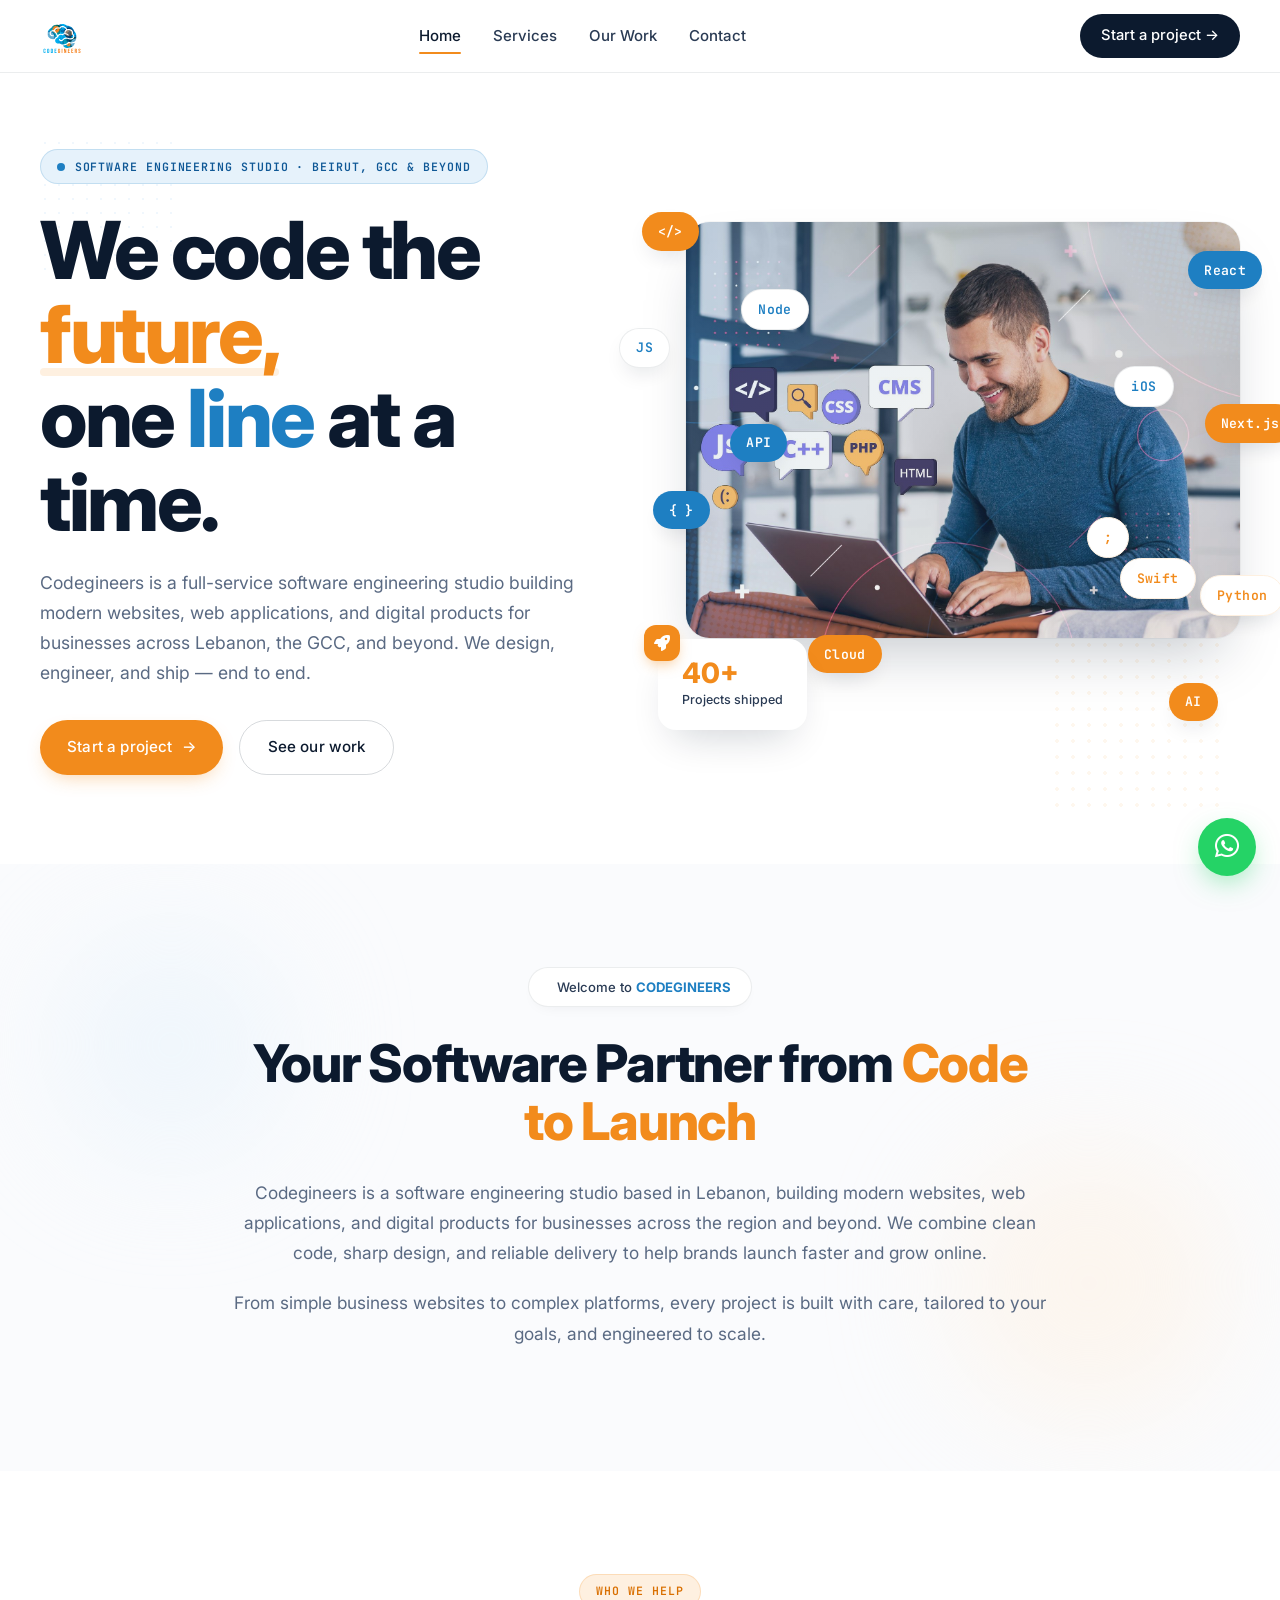
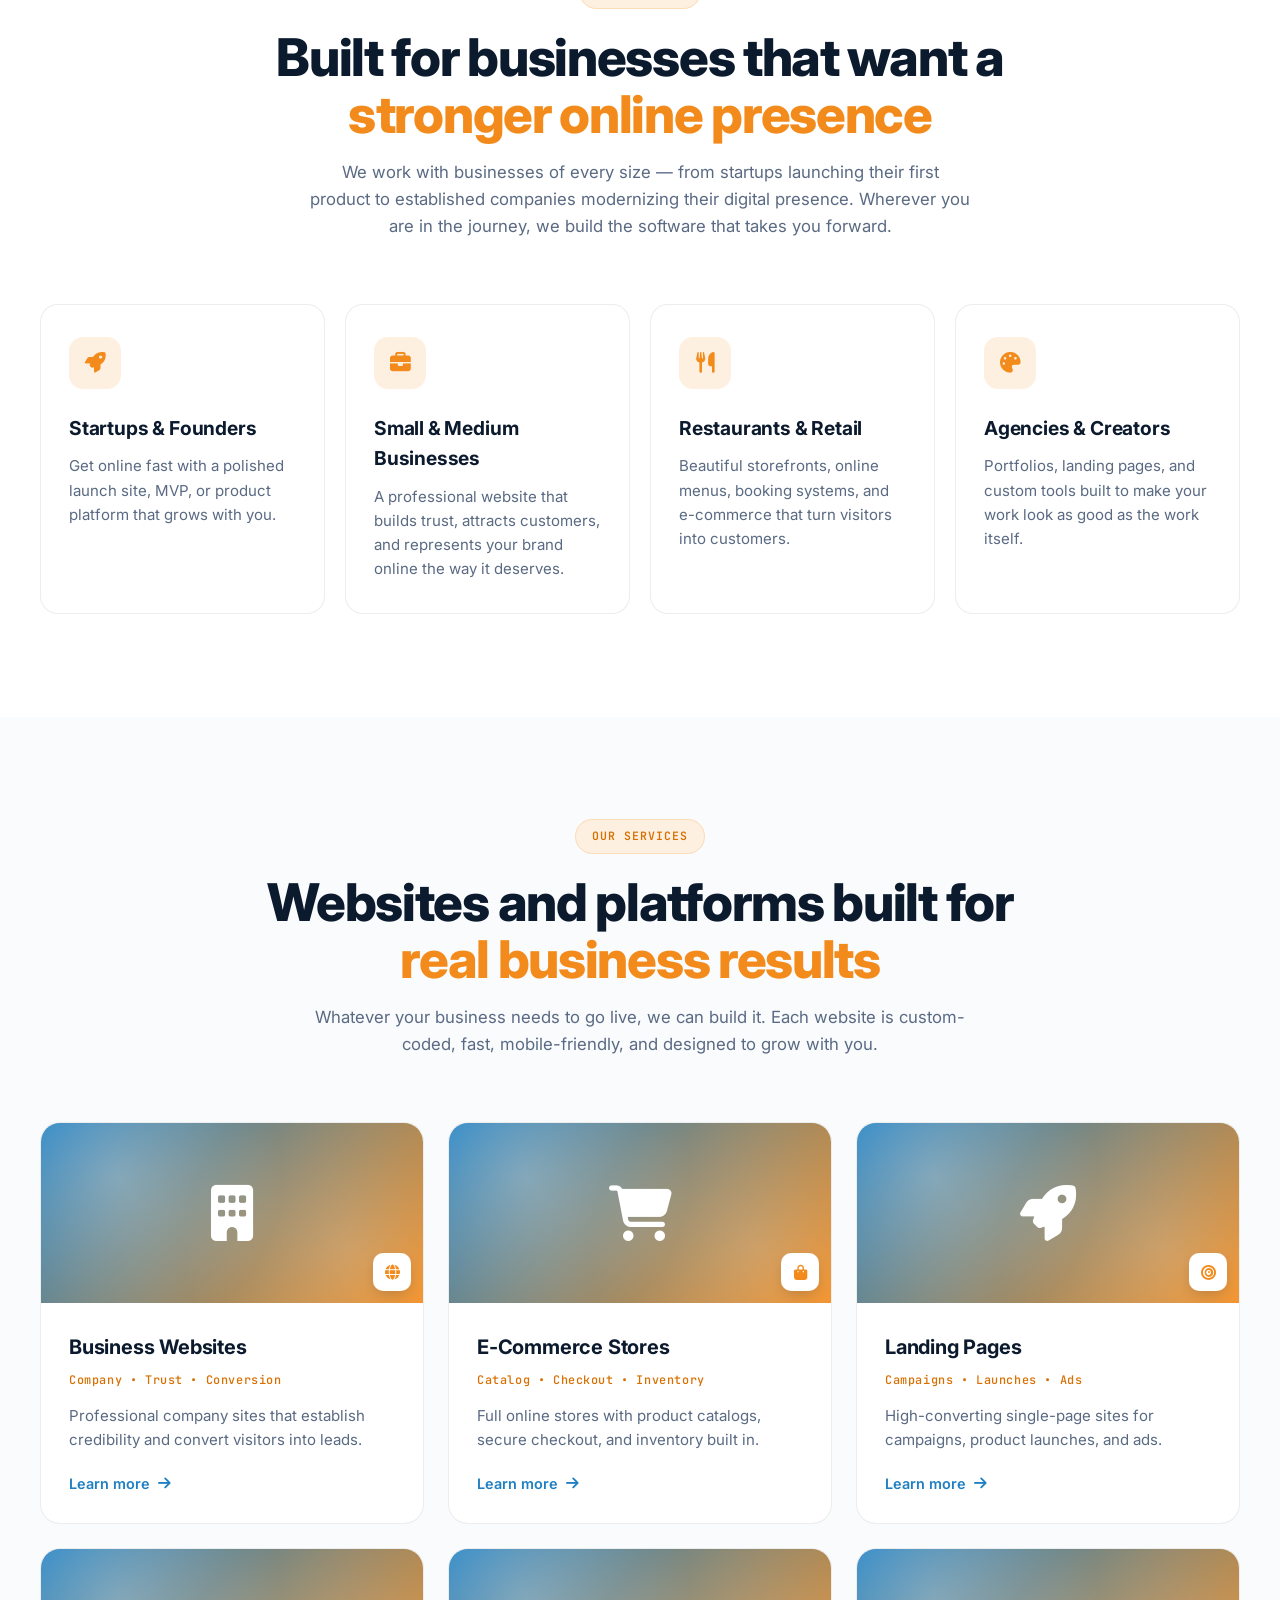
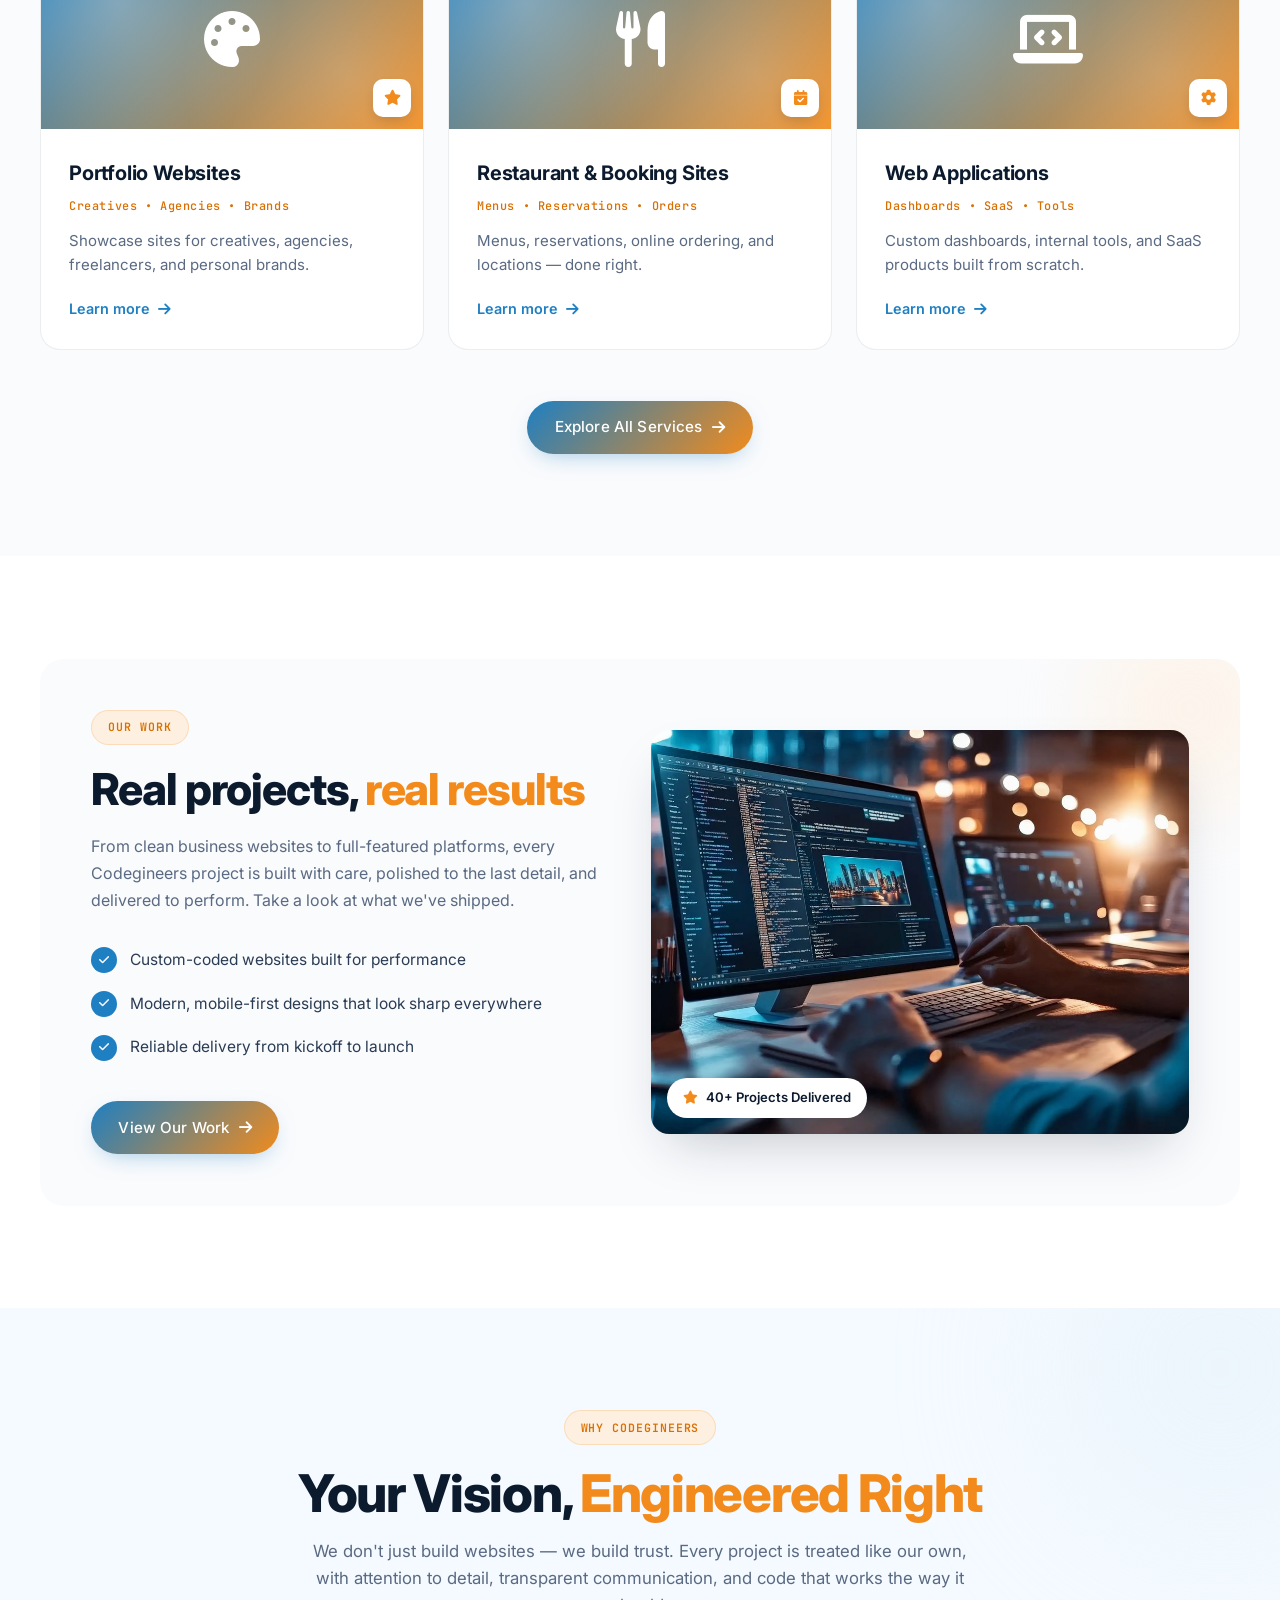
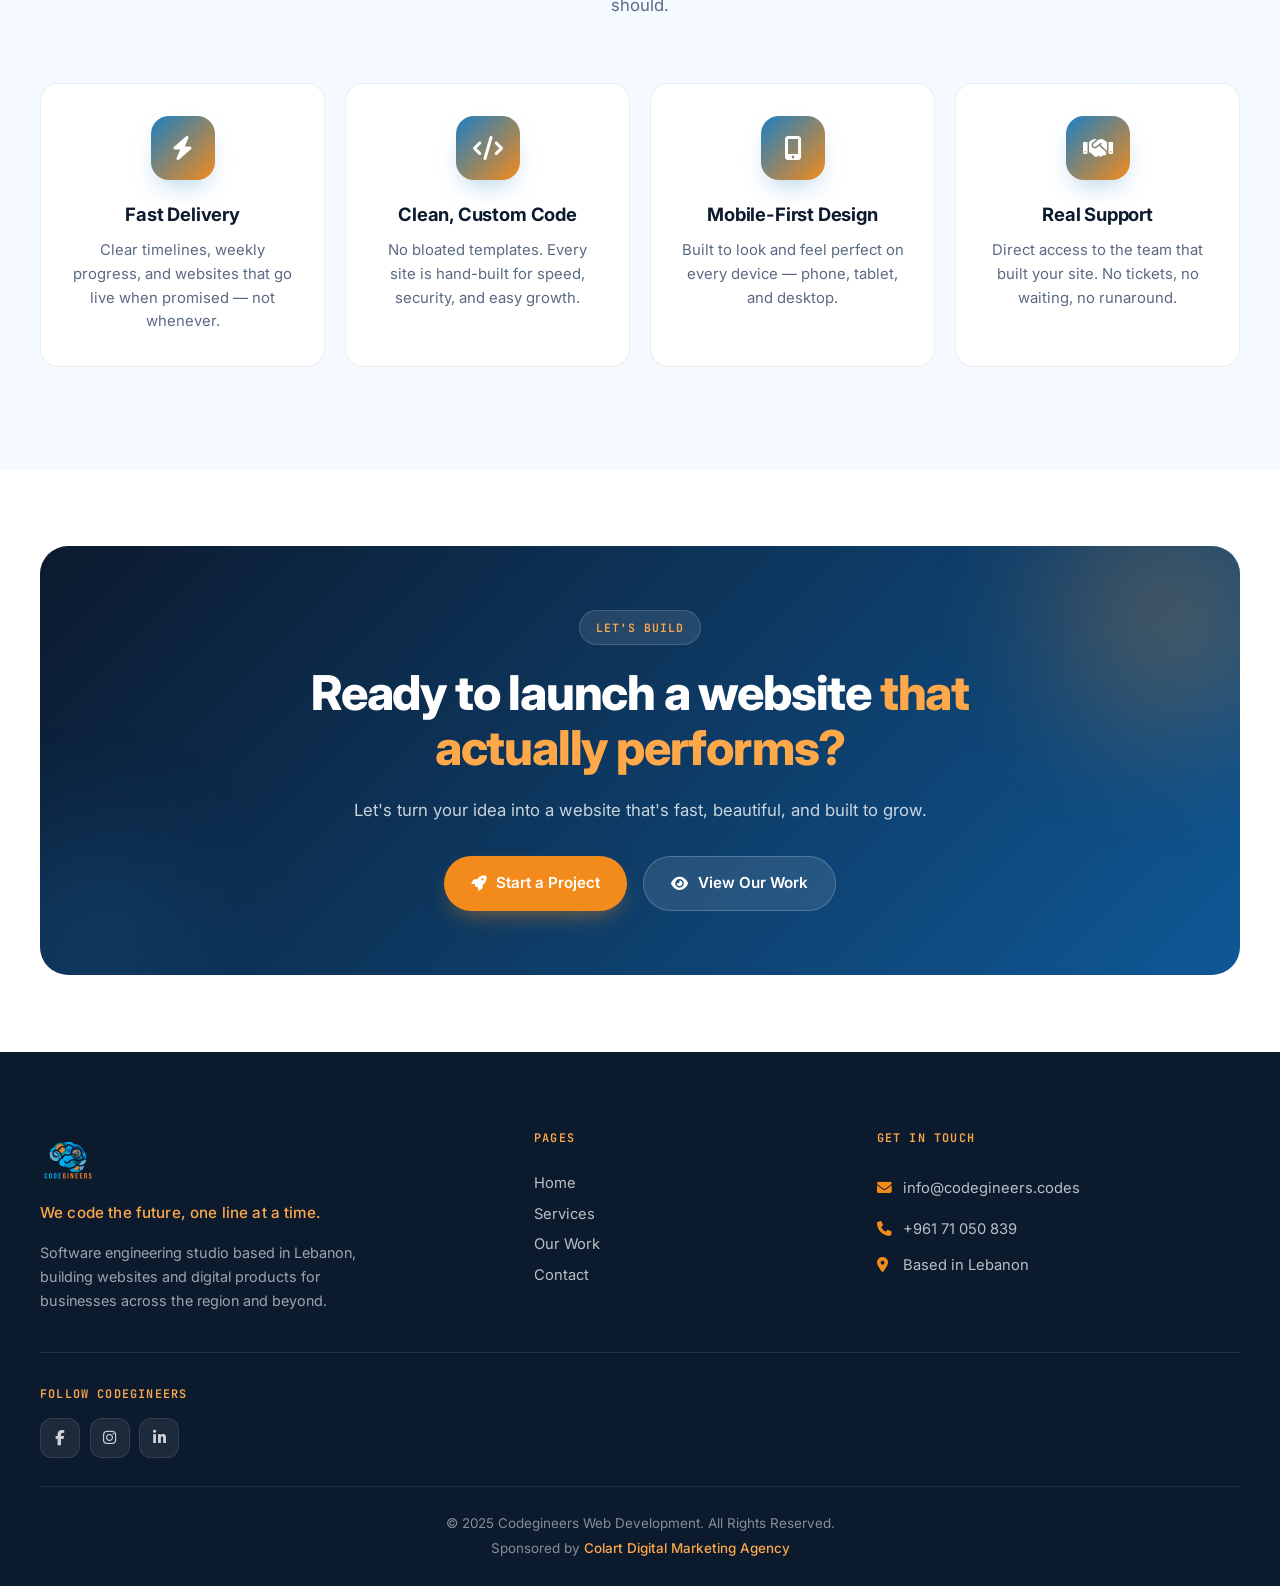
==== commit 37c5a714: "Add files via upload" ====
--- a/index.html
+++ b/index.html
@@ -3,258 +3,399 @@
 <head>
   <meta charset="UTF-8" />
   <meta name="viewport" content="width=device-width, initial-scale=1.0" />
-  <title>Codegineers — Software studio for ambitious teams</title>
-  <meta name="description" content="Codegineers is a software engineering studio. We design and build digital products that ship — web, mobile, cloud." />
-  <meta name="theme-color" content="#faf7f1" />
+  <title>Codegineers — Software Engineering Studio in Lebanon</title>
+  <meta name="description" content="Codegineers is a software engineering studio building websites, e-commerce stores, web apps and digital products for businesses in Lebanon, the GCC and beyond." />
+  <meta name="theme-color" content="#ffffff" />
   <link rel="icon" type="image/png" sizes="32x32" href="assets/favicon-32.png" />
   <link rel="icon" type="image/png" sizes="16x16" href="assets/favicon-16.png" />
   <link rel="apple-touch-icon" sizes="180x180" href="assets/favicon-180.png" />
   <link rel="shortcut icon" href="assets/favicon.ico" />
-  <link rel="preconnect" href="https://fonts.googleapis.com" />
-  <link rel="preconnect" href="https://fonts.gstatic.com" crossorigin />
-  <link href="https://fonts.googleapis.com/css2?family=Fraunces:opsz,wght@9..144,300;9..144,400;9..144,600;9..144,800&family=Inter:wght@300;400;500;600;700&family=JetBrains+Mono:wght@400;500&display=swap" rel="stylesheet" />
+  <link rel="preconnect" href="https://fonts.googleapis.com">
+  <link rel="preconnect" href="https://fonts.gstatic.com" crossorigin>
+  <link href="https://fonts.googleapis.com/css2?family=Inter:wght@300;400;500;600;700;800&family=JetBrains+Mono:wght@400;500;600&display=swap" rel="stylesheet">
+  <link rel="stylesheet" href="https://cdnjs.cloudflare.com/ajax/libs/font-awesome/6.5.0/css/all.min.css" />
   <link rel="stylesheet" href="styles.css" />
 </head>
 <body>
-  <div id="site-header"></div>
-
-  <main>
-    <!-- ============================================
-         HERO
-         ============================================ -->
-    <section class="hero wrap">
-      <div class="hero-meta reveal">
-        <span class="eyebrow">Codegineers · Est. 2024</span>
-        <span class="mono">Beirut · Worldwide</span>
-      </div>
-
-      <h1 class="display h-xl hero-title reveal">
-        Software that<br/>
-        feels <em>inevitable.</em>
+<header>
+  <a href="index.html" class="logo" aria-label="Codegineers — Home">
+    <img src="assets/logo.svg" alt="Codegineers" />
+  </a>
+
+  <nav class="nav-links" aria-label="Main navigation">
+    <a href="index.html" class="active">Home</a>
+    <a href="services.html">Services</a>
+    <a href="work.html">Our Work</a>
+    <a href="contact.html">Contact</a>
+  </nav>
+
+  <a href="contact.html" class="nav-cta">Start a project →</a>
+
+  <button class="menu-toggle" aria-label="Open menu" aria-expanded="false">☰</button>
+</header>
+
+<div class="mobile-menu" id="mobileMenu" aria-hidden="true">
+  <nav>
+    <a href="index.html">Home</a>
+    <a href="services.html">Services</a>
+    <a href="work.html">Our Work</a>
+    <a href="contact.html">Contact</a>
+    <a href="contact.html" class="mobile-cta">Start a project →</a>
+  </nav>
+</div>
+
+<!-- ============ HERO ============ -->
+<section class="hero" id="home">
+  <div class="container hero-inner">
+    <div class="hero-text">
+      <div class="hero-eyebrow reveal d1">Software Engineering Studio · Beirut, GCC &amp; Beyond</div>
+      <h1 class="hero-title reveal d2">
+        We code the <span class="accent-orange">future,</span><br>
+        one <span class="accent-blue">line</span> at a time.
       </h1>
-
-      <div class="hero-grid">
-        <div class="hero-imagery reveal">
-          <div class="img-frame img-1">
-            <img src="https://images.unsplash.com/photo-1517694712202-14dd9538aa97?auto=format&fit=crop&w=900&q=80" alt="Developer at work" loading="lazy" />
-          </div>
-          <div class="img-frame img-2">
-            <img src="https://images.unsplash.com/photo-1551434678-e076c223a692?auto=format&fit=crop&w=600&q=80" alt="Team collaborating" loading="lazy" />
-          </div>
-          <div class="img-frame img-3">
-            <img src="https://images.unsplash.com/photo-1460925895917-afdab827c52f?auto=format&fit=crop&w=600&q=80" alt="Analytics dashboard" loading="lazy" />
-          </div>
-        </div>
-
-        <div class="hero-lede reveal">
-          <p class="lede">
-            We're a small, senior team building web, mobile, and cloud products
-            for companies that care about craft and can't afford to wait.
-          </p>
-          <div class="hero-actions">
-            <a href="contact.html" class="btn btn-primary">
-              Start a project
-              <svg viewBox="0 0 24 24" fill="none" stroke="currentColor" stroke-width="2" stroke-linecap="round" stroke-linejoin="round"><line x1="5" y1="12" x2="19" y2="12"/><polyline points="12 5 19 12 12 19"/></svg>
-            </a>
-            <a href="work.html" class="btn btn-ghost">See our work</a>
-          </div>
-        </div>
-      </div>
-    </section>
-
-    <!-- ============================================
-         MARQUEE
-         ============================================ -->
-    <section class="marquee">
-      <div class="marquee-row" aria-hidden="true">
-        <span>Web platforms</span><span class="dot">✦</span>
-        <span>Mobile apps</span><span class="dot">✦</span>
-        <span>Cloud infrastructure</span><span class="dot">✦</span>
-        <span>AI integrations</span><span class="dot">✦</span>
-        <span>Design systems</span><span class="dot">✦</span>
-        <span>Web platforms</span><span class="dot">✦</span>
-        <span>Mobile apps</span><span class="dot">✦</span>
-        <span>Cloud infrastructure</span><span class="dot">✦</span>
-        <span>AI integrations</span><span class="dot">✦</span>
-        <span>Design systems</span><span class="dot">✦</span>
-      </div>
-    </section>
-
-    <!-- ============================================
-         SERVICES
-         ============================================ -->
-    <section class="section wrap">
-      <div class="section-head reveal">
-        <div class="meta">
-          <span class="num">/ 01 — Services</span>
-        </div>
-        <div>
-          <h2 class="display h-lg">What we <em>build.</em></h2>
-          <p class="lede" style="margin-top:1.5rem;">
-            Full-stack capability under one roof. The people who design it are
-            the people who ship it.
-          </p>
-        </div>
-      </div>
-
-      <div class="services-list">
-        <article class="service-row reveal">
-          <span class="idx">001</span>
-          <h3>Web platforms</h3>
-          <p>Marketing sites, SaaS dashboards, and complex web applications built on modern frameworks — fast, accessible, and built to last.</p>
-          <div class="tags">
-            <span>Next.js / React</span>
-            <span>Headless CMS</span>
-            <span>Performance-first</span>
-          </div>
-        </article>
-
-        <article class="service-row reveal">
-          <span class="idx">002</span>
-          <h3>Mobile apps</h3>
-          <p>iOS and Android applications — native or cross-platform — built to feel like the device, not a website pretending to be one.</p>
-          <div class="tags">
-            <span>React Native / Flutter</span>
-            <span>Swift &amp; Kotlin</span>
-            <span>App Store launch</span>
-          </div>
-        </article>
-
-        <article class="service-row reveal">
-          <span class="idx">003</span>
-          <h3>Cloud &amp; infrastructure</h3>
-          <p>AWS, GCP, Vercel. CI/CD pipelines, infrastructure-as-code, and observability that wakes the right person at 3am.</p>
-          <div class="tags">
-            <span>AWS / GCP / Azure</span>
-            <span>Terraform &amp; Docker</span>
-            <span>Monitoring &amp; SRE</span>
-          </div>
-        </article>
-
-        <article class="service-row reveal">
-          <span class="idx">004</span>
-          <h3>AI integrations</h3>
-          <p>LLM-powered features that aren't just chatbots — RAG, agentic workflows, evaluations, and the unglamorous plumbing in between.</p>
-          <div class="tags">
-            <span>OpenAI / Anthropic</span>
-            <span>RAG &amp; vector DBs</span>
-            <span>Custom evals</span>
-          </div>
-        </article>
-      </div>
-    </section>
-
-    <!-- ============================================
-         FEATURED WORK
-         ============================================ -->
-    <section class="feature-work">
-      <div class="wrap">
-        <div class="section-head reveal">
-          <div class="meta">
-            <span class="num">/ 02 — Selected work</span>
-          </div>
-          <div>
-            <h2 class="display h-lg">Recent <em>projects.</em></h2>
-            <p class="lede" style="margin-top:1.5rem;">
-              A handful of the things we've shipped lately. Some of our favourites
-              live behind NDAs.
-            </p>
-          </div>
-        </div>
-
-        <div class="work-grid">
-          <a href="work.html" class="work-card reveal is-tall">
-            <div class="frame">
-              <img src="https://images.unsplash.com/photo-1551288049-bebda4e38f71?auto=format&fit=crop&w=900&q=80" alt="Helios dashboard" loading="lazy" />
-            </div>
-            <div class="meta">
-              <span>Helios · 2025</span>
-              <span>SaaS / Energy</span>
-            </div>
-            <h3>An analytics platform for renewables operators</h3>
-            <p>Real-time monitoring for 800+ assets across three continents.</p>
-          </a>
-
-          <a href="work.html" class="work-card reveal">
-            <div class="frame">
-              <img src="https://images.unsplash.com/photo-1512941937669-90a1b58e7e9c?auto=format&fit=crop&w=900&q=80" alt="Caravan logistics" loading="lazy" />
-            </div>
-            <div class="meta">
-              <span>Caravan · 2025</span>
-              <span>Mobile / Logistics</span>
-            </div>
-            <h3>A driver app that works without signal</h3>
-            <p>Offline-first React Native app deployed across 200 vehicles in 9 weeks.</p>
-          </a>
-        </div>
-      </div>
-    </section>
-
-    <!-- ============================================
-         PULLQUOTE
-         ============================================ -->
-    <section class="section wrap">
-      <div class="pullquote reveal">
-        <blockquote>
-          "They didn't just build what we asked for. They figured out what
-          we should be asking for."
-        </blockquote>
-        <cite>Maya Khoury, Head of Product, Helios</cite>
-      </div>
-    </section>
-
-    <!-- ============================================
-         STATS
-         ============================================ -->
-    <section class="wrap">
-      <dl class="stats reveal">
-        <div class="stat">
-          <dt>Projects shipped</dt>
-          <dd>40<em>+</em></dd>
-        </div>
-        <div class="stat">
-          <dt>Avg. time to MVP</dt>
-          <dd>6<em>wk</em></dd>
-        </div>
-        <div class="stat">
-          <dt>Client retention</dt>
-          <dd>92<em>%</em></dd>
-        </div>
-        <div class="stat">
-          <dt>Years compounding</dt>
-          <dd>10<em>+</em></dd>
-        </div>
-      </dl>
-    </section>
-
-    <!-- ============================================
-         CTA
-         ============================================ -->
-    <section class="cta-strip">
-      <div class="wrap cta-grid">
-        <div class="reveal">
-          <h2 class="display h-lg">
-            Have a project in mind?<br/>
-            <em>Let's talk.</em>
-          </h2>
-        </div>
-        <div class="reveal">
-          <p class="lede" style="margin-bottom:2rem;">
-            We respond to every inbound within one business day.
-          </p>
-          <div class="actions">
-            <a href="contact.html" class="btn btn-primary">
-              Start a project
-              <svg viewBox="0 0 24 24" fill="none" stroke="currentColor" stroke-width="2" stroke-linecap="round" stroke-linejoin="round"><line x1="5" y1="12" x2="19" y2="12"/><polyline points="12 5 19 12 12 19"/></svg>
-            </a>
-            <a href="mailto:hello@codegineers.codes" class="btn btn-ghost">hello@codegineers.codes</a>
-          </div>
-        </div>
-      </div>
-    </section>
-  </main>
-
-  <div id="site-footer"></div>
-  <script src="script.js"></script>
+      <p class="hero-sub reveal d3">
+        Codegineers is a full-service software engineering studio building modern websites, web applications, and digital products for businesses across Lebanon, the GCC, and beyond. We design, engineer, and ship — end to end.
+      </p>
+      <div class="hero-buttons reveal d4">
+        <a href="contact.html" class="btn-primary">
+          Start a project <span class="arrow">→</span>
+        </a>
+        <a href="work.html" class="btn-ghost">See our work</a>
+      </div>
+    </div>
+
+    <div class="hero-side reveal d3">
+      <div class="hero-image">
+        <img src="assets/hero-developer.jpg" alt="Developer at work" loading="eager" />
+      </div>
+
+      <!-- Floating tech bubbles -->
+      <span class="code-bubble orange b1">&lt;/&gt;</span>
+      <span class="code-bubble blue b2">React</span>
+      <span class="code-bubble white b3">JS</span>
+      <span class="code-bubble orange b4">Next.js</span>
+      <span class="code-bubble blue b5">{ }</span>
+      <span class="code-bubble outline b6">Python</span>
+      <span class="code-bubble blue b7">TS</span>
+      <span class="code-bubble orange b8">AI</span>
+      <span class="code-bubble white b9">Node</span>
+      <span class="code-bubble outline b10">Swift</span>
+      <span class="code-bubble orange b11">Cloud</span>
+      <span class="code-bubble blue b12">API</span>
+      <span class="code-bubble white b13">iOS</span>
+      <span class="code-bubble outline b14">;</span>
+
+      <!-- Floating badge -->
+      <div class="floating-badge reveal d5">
+        <div class="badge-icon"><i class="fa-solid fa-rocket"></i></div>
+        <div class="badge-num">40+</div>
+        <div class="badge-text">Projects shipped</div>
+      </div>
+    </div>
+  </div>
+</section>
+
+<!-- ============ ABOUT ============ -->
+<section class="welcome-section section-pad">
+  <div class="welcome-dot dot-a"></div>
+  <div class="welcome-dot dot-b"></div>
+  <div class="container">
+    <div class="welcome-content">
+      <div class="welcome-badge fade-in">
+        <i class="fa-solid fa-sparkles"></i>
+        <span>Welcome to <strong>CODEGINEERS</strong></span>
+      </div>
+      <h2 class="welcome-title fade-in">Your Software Partner from <span class="orange">Code to Launch</span></h2>
+      <p class="welcome-text fade-in">Codegineers is a software engineering studio based in Lebanon, building modern websites, web applications, and digital products for businesses across the region and beyond. We combine clean code, sharp design, and reliable delivery to help brands launch faster and grow online.</p>
+      <p class="welcome-text fade-in">From simple business websites to complex platforms, every project is built with care, tailored to your goals, and engineered to scale.</p>
+    </div>
+  </div>
+</section>
+
+<!-- ============ WHO WE HELP ============ -->
+<section class="who-section section-pad">
+  <div class="container">
+    <div class="section-head fade-in">
+      <span class="section-eyebrow-pill">Who We Help</span>
+      <h2>Built for businesses that want a <span class="orange">stronger online presence</span></h2>
+      <p>We work with businesses of every size — from startups launching their first product to established companies modernizing their digital presence. Wherever you are in the journey, we build the software that takes you forward.</p>
+    </div>
+    <div class="who-grid fade-in-stagger">
+      <article class="who-card">
+        <div class="who-card-icon"><i class="fa-solid fa-rocket"></i></div>
+        <h3>Startups &amp; Founders</h3>
+        <p>Get online fast with a polished launch site, MVP, or product platform that grows with you.</p>
+      </article>
+      <article class="who-card">
+        <div class="who-card-icon"><i class="fa-solid fa-briefcase"></i></div>
+        <h3>Small &amp; Medium Businesses</h3>
+        <p>A professional website that builds trust, attracts customers, and represents your brand online the way it deserves.</p>
+      </article>
+      <article class="who-card">
+        <div class="who-card-icon"><i class="fa-solid fa-utensils"></i></div>
+        <h3>Restaurants &amp; Retail</h3>
+        <p>Beautiful storefronts, online menus, booking systems, and e-commerce that turn visitors into customers.</p>
+      </article>
+      <article class="who-card">
+        <div class="who-card-icon"><i class="fa-solid fa-palette"></i></div>
+        <h3>Agencies &amp; Creators</h3>
+        <p>Portfolios, landing pages, and custom tools built to make your work look as good as the work itself.</p>
+      </article>
+    </div>
+  </div>
+</section>
+
+<!-- ============ SERVICES ============ -->
+<section class="services-section section-pad">
+  <div class="container">
+    <div class="section-head fade-in">
+      <span class="section-eyebrow-pill">Our Services</span>
+      <h2>Websites and platforms built for <span class="orange">real business results</span></h2>
+      <p>Whatever your business needs to go live, we can build it. Each website is custom-coded, fast, mobile-friendly, and designed to grow with you.</p>
+    </div>
+
+    <div class="services-grid fade-in-stagger">
+      <article class="service-card">
+        <div class="service-img">
+          <i class="fa-solid fa-building service-img-icon"></i>
+          <div class="service-card-badge"><i class="fa-solid fa-globe"></i></div>
+        </div>
+        <div class="service-body">
+          <h3>Business Websites</h3>
+          <div class="service-tags">Company • Trust • Conversion</div>
+          <p>Professional company sites that establish credibility and convert visitors into leads.</p>
+          <a href="services.html#business" class="service-link">
+            <span>Learn more</span><i class="fa-solid fa-arrow-right"></i>
+          </a>
+        </div>
+      </article>
+
+      <article class="service-card">
+        <div class="service-img">
+          <i class="fa-solid fa-cart-shopping service-img-icon"></i>
+          <div class="service-card-badge"><i class="fa-solid fa-bag-shopping"></i></div>
+        </div>
+        <div class="service-body">
+          <h3>E-Commerce Stores</h3>
+          <div class="service-tags">Catalog • Checkout • Inventory</div>
+          <p>Full online stores with product catalogs, secure checkout, and inventory built in.</p>
+          <a href="services.html#ecommerce" class="service-link">
+            <span>Learn more</span><i class="fa-solid fa-arrow-right"></i>
+          </a>
+        </div>
+      </article>
+
+      <article class="service-card">
+        <div class="service-img">
+          <i class="fa-solid fa-rocket service-img-icon"></i>
+          <div class="service-card-badge"><i class="fa-solid fa-bullseye"></i></div>
+        </div>
+        <div class="service-body">
+          <h3>Landing Pages</h3>
+          <div class="service-tags">Campaigns • Launches • Ads</div>
+          <p>High-converting single-page sites for campaigns, product launches, and ads.</p>
+          <a href="services.html#landing" class="service-link">
+            <span>Learn more</span><i class="fa-solid fa-arrow-right"></i>
+          </a>
+        </div>
+      </article>
+
+      <article class="service-card">
+        <div class="service-img">
+          <i class="fa-solid fa-palette service-img-icon"></i>
+          <div class="service-card-badge"><i class="fa-solid fa-star"></i></div>
+        </div>
+        <div class="service-body">
+          <h3>Portfolio Websites</h3>
+          <div class="service-tags">Creatives • Agencies • Brands</div>
+          <p>Showcase sites for creatives, agencies, freelancers, and personal brands.</p>
+          <a href="services.html#portfolio" class="service-link">
+            <span>Learn more</span><i class="fa-solid fa-arrow-right"></i>
+          </a>
+        </div>
+      </article>
+
+      <article class="service-card">
+        <div class="service-img">
+          <i class="fa-solid fa-utensils service-img-icon"></i>
+          <div class="service-card-badge"><i class="fa-solid fa-calendar-check"></i></div>
+        </div>
+        <div class="service-body">
+          <h3>Restaurant &amp; Booking Sites</h3>
+          <div class="service-tags">Menus • Reservations • Orders</div>
+          <p>Menus, reservations, online ordering, and locations — done right.</p>
+          <a href="services.html#restaurant" class="service-link">
+            <span>Learn more</span><i class="fa-solid fa-arrow-right"></i>
+          </a>
+        </div>
+      </article>
+
+      <article class="service-card">
+        <div class="service-img">
+          <i class="fa-solid fa-laptop-code service-img-icon"></i>
+          <div class="service-card-badge"><i class="fa-solid fa-gear"></i></div>
+        </div>
+        <div class="service-body">
+          <h3>Web Applications</h3>
+          <div class="service-tags">Dashboards • SaaS • Tools</div>
+          <p>Custom dashboards, internal tools, and SaaS products built from scratch.</p>
+          <a href="services.html#webapps" class="service-link">
+            <span>Learn more</span><i class="fa-solid fa-arrow-right"></i>
+          </a>
+        </div>
+      </article>
+    </div>
+
+    <div class="services-explore fade-in">
+      <a href="services.html" class="btn-pill-gradient">
+        <span>Explore All Services</span>
+        <i class="fa-solid fa-arrow-right"></i>
+      </a>
+    </div>
+  </div>
+</section>
+
+<!-- ============ OUR WORK ============ -->
+<section class="our-work-section section-pad">
+  <div class="container">
+    <div class="work-card fade-in">
+      <div class="work-card-content">
+        <span class="section-eyebrow-pill">Our Work</span>
+        <h2>Real projects, <span class="orange">real results</span></h2>
+        <p>From clean business websites to full-featured platforms, every Codegineers project is built with care, polished to the last detail, and delivered to perform. Take a look at what we've shipped.</p>
+        <ul class="work-list">
+          <li><i class="fa-solid fa-check"></i><span>Custom-coded websites built for performance</span></li>
+          <li><i class="fa-solid fa-check"></i><span>Modern, mobile-first designs that look sharp everywhere</span></li>
+          <li><i class="fa-solid fa-check"></i><span>Reliable delivery from kickoff to launch</span></li>
+        </ul>
+        <a href="work.html" class="btn-pill-gradient">
+          <span>View Our Work</span>
+          <i class="fa-solid fa-arrow-right"></i>
+        </a>
+      </div>
+      <div class="work-img">
+        <img src="assets/our-work.jpg" alt="Codegineers project showcase" loading="lazy" />
+        <div class="work-img-tag"><i class="fa-solid fa-star"></i> 40+ Projects Delivered</div>
+      </div>
+    </div>
+  </div>
+</section>
+
+<!-- ============ WHY CODEGINEERS ============ -->
+<section class="why-section section-pad">
+  <div class="container">
+    <div class="section-head fade-in">
+      <span class="section-eyebrow-pill">Why Codegineers</span>
+      <h2>Your Vision, <span class="orange">Engineered Right</span></h2>
+      <p>We don't just build websites — we build trust. Every project is treated like our own, with attention to detail, transparent communication, and code that works the way it should.</p>
+    </div>
+    <div class="feat-grid fade-in-stagger">
+      <article class="feat-card">
+        <div class="feat-card-icon"><i class="fa-solid fa-bolt"></i></div>
+        <h3>Fast Delivery</h3>
+        <p>Clear timelines, weekly progress, and websites that go live when promised — not whenever.</p>
+      </article>
+      <article class="feat-card">
+        <div class="feat-card-icon"><i class="fa-solid fa-code"></i></div>
+        <h3>Clean, Custom Code</h3>
+        <p>No bloated templates. Every site is hand-built for speed, security, and easy growth.</p>
+      </article>
+      <article class="feat-card">
+        <div class="feat-card-icon"><i class="fa-solid fa-mobile-screen-button"></i></div>
+        <h3>Mobile-First Design</h3>
+        <p>Built to look and feel perfect on every device — phone, tablet, and desktop.</p>
+      </article>
+      <article class="feat-card">
+        <div class="feat-card-icon"><i class="fa-solid fa-handshake"></i></div>
+        <h3>Real Support</h3>
+        <p>Direct access to the team that built your site. No tickets, no waiting, no runaround.</p>
+      </article>
+    </div>
+  </div>
+</section>
+
+<!-- ============ FINAL CTA ============ -->
+<section class="final-cta-section">
+  <div class="container">
+    <div class="cta-card fade-in">
+      <div class="cta-card-bg"></div>
+      <div class="cta-card-content">
+        <span class="section-eyebrow-pill light">Let's Build</span>
+        <h2>Ready to launch a website <span class="orange-light">that actually performs?</span></h2>
+        <p>Let's turn your idea into a website that's fast, beautiful, and built to grow.</p>
+        <div class="cta-buttons-row">
+          <a href="contact.html" class="cta-btn-primary">
+            <i class="fa-solid fa-rocket"></i><span>Start a Project</span>
+          </a>
+          <a href="work.html" class="cta-btn-secondary">
+            <i class="fa-solid fa-eye"></i><span>View Our Work</span>
+          </a>
+        </div>
+      </div>
+    </div>
+  </div>
+</section>
+<footer>
+  <div class="foot-top">
+    <div class="foot-brand">
+      <img src="assets/logo.svg" alt="Codegineers" />
+      <div class="foot-tagline">We code the future, one line at a time.</div>
+      <p class="foot-desc">Software engineering studio based in Lebanon, building websites and digital products for businesses across the region and beyond.</p>
+    </div>
+
+    <div class="foot-col">
+      <h5>Pages</h5>
+      <a href="index.html">Home</a>
+      <a href="services.html">Services</a>
+      <a href="work.html">Our Work</a>
+      <a href="contact.html">Contact</a>
+    </div>
+
+    <div class="foot-col">
+      <h5>Get In Touch</h5>
+      <p>
+        <i class="fa-solid fa-envelope"></i>
+        <a href="mailto:info@codegineers.codes">info@codegineers.codes</a>
+      </p>
+      <p>
+        <i class="fa-solid fa-phone"></i>
+        <a href="tel:+96171050839">+961 71 050 839</a>
+      </p>
+      <p>
+        <i class="fa-solid fa-location-dot"></i>
+        <span>Based in Lebanon</span>
+      </p>
+    </div>
+  </div>
+
+  <div class="foot-mid">
+    <div class="follow">
+      <h5>Follow Codegineers</h5>
+      <div class="social-icons">
+        <a href="https://facebook.com/codegineers.codes" target="_blank" rel="noopener" aria-label="Facebook">
+          <i class="fa-brands fa-facebook-f"></i>
+        </a>
+        <a href="https://instagram.com/codegineers.codes" target="_blank" rel="noopener" aria-label="Instagram">
+          <i class="fa-brands fa-instagram"></i>
+        </a>
+        <a href="https://linkedin.com/company/codegineers.codes" target="_blank" rel="noopener" aria-label="LinkedIn">
+          <i class="fa-brands fa-linkedin-in"></i>
+        </a>
+      </div>
+    </div>
+  </div>
+
+  <div class="foot-bottom">
+    © 2025 Codegineers Web Development. All Rights Reserved.<br>
+    Sponsored by <a href="https://www.colartdigitalmarketingagency.com" target="_blank" rel="noopener">Colart Digital Marketing Agency</a>
+  </div>
+</footer>
+
+<a href="https://wa.me/96171050839" target="_blank" rel="noopener" class="whatsapp-float" aria-label="Message us on WhatsApp">
+  <span class="tooltip">Message us on WhatsApp</span>
+  <i class="fa-brands fa-whatsapp"></i>
+</a>
+
+<script src="script.js"></script>
 </body>
 </html>
--- a/styles.css
+++ b/styles.css
@@ -1,50 +1,56 @@
-/* ============================================
-   Codegineers — Editorial design system
-   ============================================ */
+/* ============================================================
+   Codegineers — Stylesheet
+   Brand: Blue (#1e7fc2), Orange (#f28b1c), White
+============================================================ */
 
 :root {
-  /* Editorial palette — paper warmth + deep ink */
-  --paper:       #faf7f1;
-  --paper-warm:  #f2ece0;
-  --paper-tint:  #ede5d4;
-  --ink:         #0c1a2e;
-  --ink-soft:    #2a3b54;
-  --ink-muted:   #5a6a83;
-  --ink-faint:   #8a98ad;
-  --line:        rgba(12, 26, 46, 0.10);
-  --line-strong: rgba(12, 26, 46, 0.20);
-
-  /* Brand — pulled directly from the logo */
-  --blue:        #1e7fc2;
-  --blue-deep:   #0f5896;
-  --blue-soft:   #e6f2fb;
-  --orange:      #f28b1c;
-  --orange-deep: #d96f00;
-  --orange-soft: #fdebd2;
+  /* Brand */
+  --blue:         #1e7fc2;
+  --blue-deep:    #0f5896;
+  --blue-light:   #3aa3e5;
+  --blue-soft:    #e6f2fb;
+  --blue-bg:      #f4faff;
+
+  --orange:       #f28b1c;
+  --orange-deep:  #d96f00;
+  --orange-light: #ffa84a;
+  --orange-soft:  #fef0e0;
+  --orange-bg:    #fff9f0;
+
+  --white:        #ffffff;
+  --cream:        #fafbfd;
+  --ink:          #0c1a2e;
+  --ink-soft:     #2a3b54;
+  --ink-muted:    #5a6a83;
+  --ink-faint:    #95a3b8;
+  --line:         rgba(12, 26, 46, 0.08);
+  --line-strong:  rgba(12, 26, 46, 0.16);
+
+  --grad-brand: linear-gradient(135deg, var(--blue) 0%, var(--orange) 100%);
+  --grad-dark:  linear-gradient(135deg, var(--ink) 0%, var(--blue-deep) 100%);
 
   /* Type */
-  --serif:    'Fraunces', 'Cormorant Garamond', 'Times New Roman', serif;
-  --sans:     'Inter', system-ui, -apple-system, 'Helvetica Neue', sans-serif;
-  --mono:     'JetBrains Mono', 'SFMono-Regular', monospace;
+  --sans: 'Inter', system-ui, -apple-system, 'Helvetica Neue', sans-serif;
+  --mono: 'JetBrains Mono', 'SFMono-Regular', monospace;
 
   /* Layout */
-  --max:      1320px;
-  --pad:      clamp(1.25rem, 4vw, 3rem);
-  --ease:     cubic-bezier(0.22, 1, 0.36, 1);
+  --max:  1280px;
+  --pad:  clamp(1.25rem, 4vw, 2.5rem);
+  --ease: cubic-bezier(0.22, 1, 0.36, 1);
+  --bounce: cubic-bezier(0.34, 1.56, 0.64, 1);
 }
 
 * { box-sizing: border-box; margin: 0; padding: 0; }
-*::selection { background: var(--orange); color: var(--ink); }
 
 html { scroll-behavior: smooth; -webkit-text-size-adjust: 100%; }
 
 body {
   font-family: var(--sans);
-  background: var(--paper);
+  background: var(--white);
   color: var(--ink);
   font-weight: 400;
-  line-height: 1.55;
-  font-size: 17px;
+  line-height: 1.6;
+  font-size: 16px;
   -webkit-font-smoothing: antialiased;
   -moz-osx-font-smoothing: grayscale;
   overflow-x: hidden;
@@ -54,17 +60,14 @@
 a { color: inherit; text-decoration: none; }
 button { font: inherit; background: none; border: 0; cursor: pointer; color: inherit; }
 
-:focus-visible {
-  outline: 2px solid var(--orange);
-  outline-offset: 3px;
-  border-radius: 3px;
-}
-
-/* ============================================
-   Layout
-   ============================================ */
-
-.wrap {
+::selection { background: var(--orange); color: var(--white); }
+:focus-visible { outline: 2px solid var(--orange); outline-offset: 3px; border-radius: 3px; }
+
+/* ============================================================
+   Layout primitives
+============================================================ */
+
+.container {
   width: 100%;
   max-width: var(--max);
   margin: 0 auto;
@@ -73,934 +76,1552 @@
   position: relative;
 }
 
-.section { padding: clamp(5rem, 10vw, 9rem) 0; position: relative; }
-.section-tight { padding: clamp(3rem, 6vw, 5rem) 0; }
-
-/* ============================================
+.section-pad { padding: clamp(4rem, 8vw, 7rem) 0; }
+
+/* ============================================================
    Header
-   ============================================ */
-
-.site-header {
-  position: sticky; top: 0; z-index: 50;
-  background: rgba(250, 247, 241, 0.85);
-  backdrop-filter: blur(20px) saturate(180%);
-  -webkit-backdrop-filter: blur(20px) saturate(180%);
+============================================================ */
+
+header {
+  position: sticky; top: 0; z-index: 100;
+  background: rgba(255, 255, 255, 0.92);
+  backdrop-filter: blur(16px) saturate(180%);
+  -webkit-backdrop-filter: blur(16px) saturate(180%);
   border-bottom: 1px solid var(--line);
+  padding: 0.85rem var(--pad);
+  display: flex; align-items: center; justify-content: space-between;
+  gap: 1.5rem;
   transition: box-shadow 0.3s var(--ease);
 }
-.site-header.is-scrolled {
-  box-shadow: 0 1px 0 var(--line), 0 12px 32px -16px rgba(12, 26, 46, 0.08);
-}
-
-.header-row {
-  display: flex; align-items: center; justify-content: space-between;
-  padding: 1.25rem 0;
-  gap: 1.5rem;
-}
-
-.brand-link {
-  display: inline-flex; align-items: center; gap: 0.75rem;
-  font-family: var(--sans);
-  font-weight: 700;
-  font-size: 1rem;
-  letter-spacing: 0.015em;
-}
-.brand-link img {
-  width: 40px; height: 40px;
-  object-fit: contain;
-}
-.brand-word { display: inline-flex; }
-.brand-word .a { color: var(--blue); }
-.brand-word .b { color: var(--orange); }
-
-.nav {
-  display: flex; align-items: center; gap: 2.5rem;
-  font-size: 0.92rem;
-  font-weight: 500;
-}
-.nav a {
+header.is-scrolled { box-shadow: 0 4px 24px -8px rgba(12, 26, 46, 0.08); }
+
+header .logo img {
+  height: 44px; width: auto;
+  transition: transform 0.3s var(--ease);
+}
+header .logo:hover img { transform: scale(1.04); }
+
+.nav-links {
+  display: flex; align-items: center; gap: 2rem;
+  font-size: 0.94rem; font-weight: 500;
+}
+.nav-links a {
   color: var(--ink-soft);
   position: relative;
+  padding: 0.4rem 0;
   transition: color 0.2s var(--ease);
 }
-.nav a:hover, .nav a[aria-current="page"] { color: var(--ink); }
-.nav a:not(.nav-cta)::after {
+.nav-links a:hover, .nav-links a.active { color: var(--ink); }
+.nav-links a::after {
   content: ""; position: absolute;
-  left: 0; bottom: -6px;
-  width: 0; height: 1px;
+  left: 0; bottom: 0;
+  width: 0; height: 2px;
   background: var(--orange);
+  border-radius: 2px;
   transition: width 0.3s var(--ease);
 }
-.nav a:not(.nav-cta):hover::after,
-.nav a[aria-current="page"]::after { width: 100%; }
+.nav-links a:hover::after, .nav-links a.active::after { width: 100%; }
 
 .nav-cta {
   background: var(--ink);
-  color: var(--paper) !important;
-  padding: 0.6rem 1.2rem;
+  color: var(--white) !important;
+  padding: 0.65rem 1.3rem;
   border-radius: 999px;
   font-weight: 500;
-  transition: background 0.2s var(--ease), transform 0.2s var(--ease);
-}
+  font-size: 0.92rem;
+  transition: background 0.25s var(--ease), transform 0.25s var(--ease), box-shadow 0.25s var(--ease);
+}
+.nav-cta::after { display: none !important; }
 .nav-cta:hover {
   background: var(--orange);
-  color: var(--ink) !important;
-  transform: translateY(-1px);
-}
-.nav-cta::after { display: none !important; }
-
-.menu-btn {
+  transform: translateY(-2px);
+  box-shadow: 0 8px 20px -8px rgba(242, 139, 28, 0.5);
+}
+
+.menu-toggle {
   display: none;
-  width: 44px; height: 44px;
-  flex-direction: column; justify-content: center; gap: 5px;
-  padding: 0 11px;
-}
-.menu-btn span {
-  display: block; height: 1.5px; background: var(--ink);
+  font-size: 1.5rem;
+  padding: 0.5rem;
+  color: var(--ink);
+}
+
+.mobile-menu {
+  display: none;
+  position: fixed;
+  top: 70px; left: 0; right: 0;
+  background: var(--white);
+  z-index: 99;
+  padding: 1rem var(--pad) 1.5rem;
+  box-shadow: 0 10px 30px -10px rgba(12, 26, 46, 0.15);
+  transform: translateY(-10px);
+  opacity: 0;
+  pointer-events: none;
   transition: transform 0.3s var(--ease), opacity 0.3s var(--ease);
 }
-.menu-btn.is-open span:nth-child(1) { transform: translateY(6.5px) rotate(45deg); }
-.menu-btn.is-open span:nth-child(2) { opacity: 0; }
-.menu-btn.is-open span:nth-child(3) { transform: translateY(-6.5px) rotate(-45deg); }
+.mobile-menu.is-open {
+  display: block;
+  transform: translateY(0);
+  opacity: 1;
+  pointer-events: auto;
+}
+.mobile-menu nav { display: flex; flex-direction: column; }
+.mobile-menu a {
+  padding: 1rem 0;
+  border-bottom: 1px solid var(--line);
+  font-size: 1rem;
+  font-weight: 500;
+  color: var(--ink-soft);
+}
+.mobile-menu a:last-child { border: 0; }
+.mobile-cta {
+  margin-top: 0.75rem;
+  background: var(--orange);
+  color: var(--white) !important;
+  text-align: center;
+  border-radius: 999px;
+  padding: 0.85rem 1rem !important;
+  border-bottom: 0 !important;
+}
 
 @media (max-width: 880px) {
-  .menu-btn { display: flex; }
-  .nav {
-    position: absolute; top: 100%; left: 0; right: 0;
-    flex-direction: column; align-items: stretch; gap: 0;
-    background: var(--paper);
-    border-bottom: 1px solid var(--line);
-    padding: 0.5rem var(--pad) 1.5rem;
-    transform: translateY(-8px);
-    opacity: 0; pointer-events: none;
-    transition: transform 0.3s var(--ease), opacity 0.3s var(--ease);
-  }
-  .nav.is-open { transform: translateY(0); opacity: 1; pointer-events: auto; }
-  .nav a {
-    padding: 1rem 0;
-    border-bottom: 1px solid var(--line);
-    font-size: 1.05rem;
-  }
-  .nav a:last-child { border: 0; }
-  .nav .nav-cta { text-align: center; margin-top: 0.75rem; }
-}
-
-/* ============================================
-   Typography
-   ============================================ */
-
-.eyebrow {
+  .nav-links, .nav-cta { display: none; }
+  .menu-toggle { display: block; }
+}
+
+/* ============================================================
+   Buttons
+============================================================ */
+
+.btn-primary, .btn-ghost, .btn-pill-gradient {
   display: inline-flex; align-items: center; gap: 0.6rem;
+  padding: 0.9rem 1.7rem;
+  border-radius: 999px;
+  font-weight: 500;
+  font-size: 0.95rem;
+  letter-spacing: 0.01em;
+  transition: all 0.25s var(--ease);
+  cursor: pointer;
+}
+.btn-primary {
+  background: var(--orange);
+  color: var(--white);
+  box-shadow: 0 8px 20px -8px rgba(242, 139, 28, 0.45);
+}
+.btn-primary:hover {
+  background: var(--orange-deep);
+  transform: translateY(-2px);
+  box-shadow: 0 12px 24px -8px rgba(242, 139, 28, 0.6);
+}
+.btn-primary .arrow { transition: transform 0.25s var(--ease); }
+.btn-primary:hover .arrow { transform: translateX(4px); }
+
+.btn-ghost {
+  border: 1.5px solid var(--line-strong);
+  color: var(--ink);
+  background: transparent;
+}
+.btn-ghost:hover {
+  border-color: var(--ink);
+  background: var(--ink);
+  color: var(--white);
+  transform: translateY(-2px);
+}
+
+.btn-pill-gradient {
+  background: var(--grad-brand);
+  color: var(--white);
+  box-shadow: 0 8px 24px -10px rgba(30, 127, 194, 0.5);
+}
+.btn-pill-gradient:hover {
+  transform: translateY(-2px);
+  box-shadow: 0 14px 30px -8px rgba(30, 127, 194, 0.6);
+}
+.btn-pill-gradient i { transition: transform 0.25s var(--ease); }
+.btn-pill-gradient:hover i { transform: translateX(4px); }
+
+/* ============================================================
+   Section heads (eyebrow + title + lede)
+============================================================ */
+
+.section-eyebrow-pill {
+  display: inline-flex; align-items: center; gap: 0.5rem;
+  padding: 0.45rem 1rem;
+  background: var(--orange-soft);
+  color: var(--orange-deep);
+  border-radius: 999px;
+  font-family: var(--mono);
+  font-size: 0.72rem;
+  font-weight: 600;
+  letter-spacing: 0.08em;
+  text-transform: uppercase;
+  border: 1px solid rgba(242, 139, 28, 0.2);
+}
+
+.section-head {
+  text-align: center;
+  max-width: 760px;
+  margin: 0 auto clamp(3rem, 5vw, 4rem);
+}
+.section-head h2 {
+  font-size: clamp(2rem, 4.5vw, 3.25rem);
+  font-weight: 800;
+  letter-spacing: -0.025em;
+  line-height: 1.1;
+  color: var(--ink);
+  margin: 1.25rem 0 1rem;
+}
+.section-head h2 .orange { color: var(--orange); }
+.section-head h2 .blue { color: var(--blue); }
+.section-head p {
+  color: var(--ink-muted);
+  font-size: 1.05rem;
+  max-width: 60ch;
+  margin: 0 auto;
+}
+
+/* ============================================================
+   Hero
+============================================================ */
+
+.hero {
+  position: relative;
+  padding: clamp(3rem, 6vw, 5rem) 0 clamp(4rem, 7vw, 6rem);
+  background: var(--white);
+  overflow: hidden;
+}
+
+/* Decorative dot patterns */
+.hero::before {
+  content: "";
+  position: absolute;
+  top: 8%; left: 3%;
+  width: 140px; height: 140px;
+  background-image: radial-gradient(circle, var(--blue-soft) 1.5px, transparent 1.5px);
+  background-size: 14px 14px;
+  opacity: 0.6;
+  z-index: 0;
+}
+.hero::after {
+  content: "";
+  position: absolute;
+  bottom: 6%; right: 4%;
+  width: 180px; height: 180px;
+  background-image: radial-gradient(circle, var(--orange-soft) 2px, transparent 2px);
+  background-size: 16px 16px;
+  opacity: 0.55;
+  z-index: 0;
+}
+
+.hero-inner {
+  display: grid;
+  grid-template-columns: 1.05fr 1fr;
+  gap: clamp(2rem, 5vw, 4rem);
+  align-items: center;
+  position: relative;
+  z-index: 1;
+}
+@media (max-width: 980px) {
+  .hero-inner { grid-template-columns: 1fr; }
+}
+
+.hero-eyebrow {
+  display: inline-flex; align-items: center; gap: 0.6rem;
+  padding: 0.45rem 1rem;
+  background: var(--blue-soft);
+  color: var(--blue-deep);
+  border-radius: 999px;
+  font-family: var(--mono);
+  font-size: 0.72rem;
+  font-weight: 600;
+  letter-spacing: 0.08em;
+  text-transform: uppercase;
+  margin-bottom: 1.5rem;
+  border: 1px solid rgba(30, 127, 194, 0.18);
+}
+.hero-eyebrow::before {
+  content: ""; display: block;
+  width: 8px; height: 8px; border-radius: 50%;
+  background: var(--blue);
+  animation: pulse 2s infinite;
+}
+
+@keyframes pulse {
+  0%, 100% { opacity: 1; transform: scale(1); }
+  50% { opacity: 0.4; transform: scale(0.85); }
+}
+
+.hero-title {
+  font-size: clamp(2.5rem, 6.5vw, 5rem);
+  font-weight: 800;
+  letter-spacing: -0.03em;
+  line-height: 1.05;
+  color: var(--ink);
+  margin-bottom: 1.5rem;
+}
+.hero-title .accent-blue { color: var(--blue); position: relative; }
+.hero-title .accent-orange { color: var(--orange); position: relative; }
+
+.hero-title .accent-orange::after {
+  content: "";
+  position: absolute;
+  left: 0; right: 0; bottom: 6%;
+  height: 8px;
+  background: var(--orange-soft);
+  z-index: -1;
+  border-radius: 4px;
+  transform: scaleX(0);
+  transform-origin: left;
+  animation: underline-grow 1s var(--ease) forwards 1.2s;
+}
+@keyframes underline-grow {
+  to { transform: scaleX(1); }
+}
+
+.hero-sub {
+  font-size: 1.1rem;
+  color: var(--ink-muted);
+  max-width: 56ch;
+  margin-bottom: 2rem;
+  line-height: 1.7;
+}
+
+.hero-buttons { display: flex; gap: 1rem; flex-wrap: wrap; }
+
+/* Hero side — image + bubbles */
+.hero-side {
+  position: relative;
+  min-height: 480px;
+}
+@media (max-width: 980px) { .hero-side { min-height: 460px; } }
+
+.hero-image {
+  position: relative;
+  border-radius: 24px;
+  overflow: hidden;
+  box-shadow:
+    0 30px 60px -20px rgba(12, 26, 46, 0.25),
+    0 0 0 1px rgba(12, 26, 46, 0.04);
+  aspect-ratio: 4/3;
+  background: var(--blue-soft);
+}
+.hero-image img { width: 100%; height: 100%; object-fit: cover; }
+.hero-image::after {
+  content: "";
+  position: absolute; inset: 0;
+  background: linear-gradient(135deg, rgba(30, 127, 194, 0.12) 0%, rgba(242, 139, 28, 0.08) 100%);
+}
+
+/* Floating tech bubbles */
+.code-bubble {
+  position: absolute;
+  padding: 0.55rem 1rem;
+  border-radius: 999px;
+  font-family: var(--mono);
+  font-size: 0.82rem;
+  font-weight: 600;
+  letter-spacing: 0.03em;
+  background: var(--white);
+  box-shadow: 0 10px 25px -10px rgba(12, 26, 46, 0.2);
+  animation: bubble-float 6s ease-in-out infinite;
+  z-index: 3;
+  white-space: nowrap;
+}
+.code-bubble.orange { background: var(--orange); color: var(--white); }
+.code-bubble.blue { background: var(--blue); color: var(--white); }
+.code-bubble.white { background: var(--white); color: var(--blue); border: 1px solid var(--line); }
+.code-bubble.outline { background: var(--white); color: var(--orange); border: 1px solid var(--orange-soft); }
+
+@keyframes bubble-float {
+  0%, 100% { transform: translate(0, 0); }
+  25%      { transform: translate(-4px, -10px); }
+  50%      { transform: translate(2px, 6px); }
+  75%      { transform: translate(6px, -4px); }
+}
+
+.b1  { top: -2%;  left: -8%;  animation-delay: 0s; }
+.b2  { top: 6%;   right: -4%; animation-delay: 0.5s; }
+.b3  { top: 22%;  left: -12%; animation-delay: 1s; }
+.b4  { top: 38%;  right: -10%; animation-delay: 1.5s; }
+.b5  { top: 56%;  left: -6%;  animation-delay: 0.8s; }
+.b6  { bottom: 18%; right: -8%; animation-delay: 1.2s; }
+.b7  { bottom: 2%; left: -4%;  animation-delay: 0.3s; }
+.b8  { bottom: -4%; right: 4%; animation-delay: 1.7s; }
+.b9  { top: 14%;  left: 10%; animation-delay: 2s; }
+.b10 { top: 70%;  right: 8%;  animation-delay: 0.6s; }
+.b11 { top: 86%;  left: 22%;  animation-delay: 1.4s; }
+.b12 { top: 42%;  left: 8%;   animation-delay: 2.2s; }
+.b13 { top: 30%;  right: 12%; animation-delay: 0.9s; }
+.b14 { bottom: 30%; right: 20%; animation-delay: 1.8s; }
+
+@media (max-width: 980px) {
+  .b3, .b5, .b7, .b9, .b11, .b12 { display: none; }
+}
+
+/* Floating badge */
+.floating-badge {
+  position: absolute;
+  bottom: -28px; left: -28px;
+  background: var(--white);
+  padding: 1.25rem 1.5rem;
+  border-radius: 18px;
+  box-shadow: 0 20px 40px -16px rgba(12, 26, 46, 0.2);
+  z-index: 4;
+  animation: badge-float 5s ease-in-out infinite;
+}
+.floating-badge .badge-icon {
+  position: absolute;
+  top: -14px; left: -14px;
+  width: 36px; height: 36px;
+  background: var(--orange);
+  color: var(--white);
+  border-radius: 12px;
+  display: flex; align-items: center; justify-content: center;
+  font-size: 1rem;
+  box-shadow: 0 6px 14px -4px rgba(242, 139, 28, 0.5);
+}
+.floating-badge .badge-num {
+  font-size: 1.75rem;
+  font-weight: 800;
+  color: var(--orange);
+  line-height: 1;
+}
+.floating-badge .badge-text {
+  font-size: 0.78rem;
+  color: var(--ink-soft);
+  font-weight: 500;
+  margin-top: 0.2rem;
+}
+
+@keyframes badge-float {
+  0%, 100% { transform: translateY(0); }
+  50%      { transform: translateY(-8px); }
+}
+
+@media (max-width: 600px) {
+  .floating-badge { bottom: -20px; left: -8px; padding: 1rem 1.15rem; }
+  .floating-badge .badge-num { font-size: 1.35rem; }
+}
+
+/* ============================================================
+   Welcome / About
+============================================================ */
+
+.welcome-section {
+  background: var(--cream);
+  position: relative;
+  overflow: hidden;
+}
+.welcome-section .welcome-content {
+  max-width: 820px;
+  margin: 0 auto;
+  text-align: center;
+  position: relative;
+  z-index: 1;
+}
+
+.welcome-badge {
+  display: inline-flex; align-items: center; gap: 0.55rem;
+  padding: 0.55rem 1.2rem;
+  background: var(--white);
+  border: 1px solid var(--line);
+  border-radius: 999px;
+  font-size: 0.82rem;
+  font-weight: 500;
+  color: var(--ink-soft);
+  box-shadow: 0 6px 16px -10px rgba(12, 26, 46, 0.1);
+  margin-bottom: 1.75rem;
+}
+.welcome-badge i { color: var(--orange); }
+.welcome-badge strong { color: var(--blue); font-weight: 700; }
+
+.welcome-title {
+  font-size: clamp(2rem, 4.5vw, 3.25rem);
+  font-weight: 800;
+  letter-spacing: -0.025em;
+  line-height: 1.1;
+  color: var(--ink);
+  margin-bottom: 1.75rem;
+}
+.welcome-title .orange { color: var(--orange); }
+
+.welcome-text {
+  font-size: 1.08rem;
+  color: var(--ink-muted);
+  margin-bottom: 1.25rem;
+  line-height: 1.75;
+}
+
+.welcome-dot {
+  position: absolute;
+  border-radius: 50%;
+  opacity: 0.5;
+  filter: blur(60px);
+}
+.dot-a { top: 10%; left: 4%; width: 240px; height: 240px; background: var(--blue-soft); }
+.dot-b { bottom: 8%; right: 4%; width: 280px; height: 280px; background: var(--orange-soft); }
+
+/* ============================================================
+   Who We Help
+============================================================ */
+
+.who-section { background: var(--white); }
+
+.who-grid {
+  display: grid;
+  grid-template-columns: repeat(4, 1fr);
+  gap: 1.25rem;
+}
+@media (max-width: 980px) { .who-grid { grid-template-columns: repeat(2, 1fr); } }
+@media (max-width: 540px) { .who-grid { grid-template-columns: 1fr; } }
+
+.who-card {
+  padding: 2rem 1.75rem;
+  background: var(--white);
+  border: 1px solid var(--line);
+  border-radius: 18px;
+  transition: transform 0.4s var(--ease), border-color 0.4s var(--ease), box-shadow 0.4s var(--ease);
+  position: relative;
+  overflow: hidden;
+}
+.who-card::before {
+  content: "";
+  position: absolute;
+  top: 0; left: 0; right: 0;
+  height: 3px;
+  background: var(--grad-brand);
+  transform: scaleX(0);
+  transform-origin: left;
+  transition: transform 0.4s var(--ease);
+}
+.who-card:hover {
+  transform: translateY(-6px);
+  border-color: transparent;
+  box-shadow: 0 24px 40px -20px rgba(12, 26, 46, 0.15);
+}
+.who-card:hover::before { transform: scaleX(1); }
+
+.who-card-icon {
+  width: 52px; height: 52px;
+  border-radius: 14px;
+  background: var(--orange-soft);
+  color: var(--orange);
+  display: flex; align-items: center; justify-content: center;
+  font-size: 1.3rem;
+  margin-bottom: 1.5rem;
+  transition: transform 0.4s var(--bounce), background 0.3s var(--ease), color 0.3s var(--ease);
+}
+.who-card:hover .who-card-icon {
+  background: var(--orange);
+  color: var(--white);
+  transform: rotate(-8deg) scale(1.08);
+}
+
+.who-card h3 {
+  font-size: 1.2rem;
+  font-weight: 700;
+  color: var(--ink);
+  margin-bottom: 0.7rem;
+  letter-spacing: -0.01em;
+}
+.who-card p {
+  font-size: 0.94rem;
+  color: var(--ink-muted);
+  line-height: 1.6;
+}
+
+/* ============================================================
+   Services
+============================================================ */
+
+.services-section { background: var(--cream); position: relative; }
+
+.services-grid {
+  display: grid;
+  grid-template-columns: repeat(3, 1fr);
+  gap: 1.5rem;
+}
+@media (max-width: 980px) { .services-grid { grid-template-columns: repeat(2, 1fr); } }
+@media (max-width: 600px) { .services-grid { grid-template-columns: 1fr; } }
+
+.service-card {
+  background: var(--white);
+  border-radius: 20px;
+  overflow: hidden;
+  border: 1px solid var(--line);
+  transition: transform 0.4s var(--ease), box-shadow 0.4s var(--ease);
+  display: flex; flex-direction: column;
+}
+.service-card:hover {
+  transform: translateY(-6px);
+  box-shadow: 0 30px 50px -25px rgba(12, 26, 46, 0.2);
+}
+
+.service-img {
+  position: relative;
+  height: 180px;
+  background: var(--grad-brand);
+  display: flex; align-items: center; justify-content: center;
+  overflow: hidden;
+}
+.service-img::before {
+  content: "";
+  position: absolute; inset: 0;
+  background-image:
+    radial-gradient(circle at 20% 30%, rgba(255,255,255,0.3) 0%, transparent 50%),
+    radial-gradient(circle at 80% 70%, rgba(255,255,255,0.2) 0%, transparent 50%);
+}
+.service-img-icon {
+  font-size: 3.5rem;
+  color: var(--white);
+  position: relative;
+  z-index: 1;
+  transition: transform 0.5s var(--ease);
+}
+.service-card:hover .service-img-icon { transform: scale(1.15) rotate(-5deg); }
+
+.service-card-badge {
+  position: absolute;
+  bottom: 12px; right: 12px;
+  width: 38px; height: 38px;
+  background: var(--white);
+  border-radius: 10px;
+  display: flex; align-items: center; justify-content: center;
+  color: var(--orange);
+  font-size: 0.95rem;
+  box-shadow: 0 6px 14px -4px rgba(12, 26, 46, 0.2);
+  z-index: 2;
+}
+
+.service-body { padding: 1.75rem; flex: 1; display: flex; flex-direction: column; }
+.service-body h3 {
+  font-size: 1.25rem;
+  font-weight: 700;
+  color: var(--ink);
+  margin-bottom: 0.5rem;
+  letter-spacing: -0.01em;
+}
+.service-tags {
   font-family: var(--mono);
   font-size: 0.74rem;
+  color: var(--orange-deep);
+  letter-spacing: 0.05em;
+  margin-bottom: 0.85rem;
+  font-weight: 500;
+}
+.service-body p {
+  color: var(--ink-muted);
+  font-size: 0.94rem;
+  line-height: 1.6;
+  flex: 1;
+  margin-bottom: 1.25rem;
+}
+.service-link {
+  display: inline-flex; align-items: center; gap: 0.5rem;
+  color: var(--blue);
+  font-weight: 600;
+  font-size: 0.9rem;
+  transition: gap 0.3s var(--ease), color 0.2s var(--ease);
+}
+.service-link:hover { color: var(--orange); gap: 0.8rem; }
+
+.services-explore {
+  text-align: center;
+  margin-top: clamp(2.5rem, 4vw, 3.5rem);
+}
+
+/* ============================================================
+   Our Work
+============================================================ */
+
+.our-work-section { background: var(--white); position: relative; }
+
+.work-card {
+  background: var(--cream);
+  border-radius: 24px;
+  padding: clamp(2rem, 4vw, 3.5rem);
+  display: grid;
+  grid-template-columns: 1fr 1.05fr;
+  gap: clamp(2rem, 4vw, 3rem);
+  align-items: center;
+  position: relative;
+  overflow: hidden;
+}
+.work-card::before {
+  content: "";
+  position: absolute;
+  top: -50px; right: -50px;
+  width: 200px; height: 200px;
+  background: var(--orange-soft);
+  border-radius: 50%;
+  opacity: 0.6;
+  filter: blur(40px);
+}
+@media (max-width: 880px) { .work-card { grid-template-columns: 1fr; } }
+
+.work-card-content { position: relative; z-index: 1; }
+.work-card-content h2 {
+  font-size: clamp(1.85rem, 4vw, 2.75rem);
+  font-weight: 800;
+  letter-spacing: -0.025em;
+  line-height: 1.1;
+  color: var(--ink);
+  margin: 1.25rem 0 1.25rem;
+}
+.work-card-content h2 .orange { color: var(--orange); }
+.work-card-content p {
+  color: var(--ink-muted);
+  font-size: 1rem;
+  line-height: 1.7;
+  margin-bottom: 1.5rem;
+}
+
+.work-list { list-style: none; margin-bottom: 2rem; }
+.work-list li {
+  display: flex; align-items: center; gap: 0.8rem;
+  padding: 0.55rem 0;
+  color: var(--ink-soft);
+  font-size: 0.97rem;
+}
+.work-list li i {
+  width: 26px; height: 26px;
+  background: var(--blue);
+  color: var(--white);
+  border-radius: 50%;
+  display: flex; align-items: center; justify-content: center;
+  font-size: 0.72rem;
+  flex-shrink: 0;
+}
+
+.work-img {
+  position: relative;
+  border-radius: 18px;
+  overflow: hidden;
+  box-shadow: 0 24px 50px -20px rgba(12, 26, 46, 0.25);
+  aspect-ratio: 4/3;
+}
+.work-img img {
+  width: 100%; height: 100%;
+  object-fit: cover;
+  transition: transform 0.6s var(--ease);
+}
+.work-card:hover .work-img img { transform: scale(1.04); }
+.work-img-tag {
+  position: absolute;
+  bottom: 16px; left: 16px;
+  background: var(--white);
+  padding: 0.6rem 1rem;
+  border-radius: 999px;
+  font-size: 0.82rem;
+  font-weight: 600;
+  color: var(--ink);
+  display: flex; align-items: center; gap: 0.5rem;
+  box-shadow: 0 8px 20px -6px rgba(12, 26, 46, 0.2);
+}
+.work-img-tag i { color: var(--orange); }
+
+/* ============================================================
+   Why Codegineers
+============================================================ */
+
+.why-section {
+  background: var(--blue-bg);
+  position: relative;
+  overflow: hidden;
+}
+.why-section::before {
+  content: "";
+  position: absolute;
+  top: -100px; right: -100px;
+  width: 320px; height: 320px;
+  background: var(--blue-soft);
+  border-radius: 50%;
+  filter: blur(80px);
+  opacity: 0.6;
+}
+
+.feat-grid {
+  display: grid;
+  grid-template-columns: repeat(4, 1fr);
+  gap: 1.25rem;
+  position: relative;
+  z-index: 1;
+}
+@media (max-width: 980px) { .feat-grid { grid-template-columns: repeat(2, 1fr); } }
+@media (max-width: 540px) { .feat-grid { grid-template-columns: 1fr; } }
+
+.feat-card {
+  background: var(--white);
+  padding: 2rem 1.75rem;
+  border-radius: 18px;
+  border: 1px solid var(--line);
+  transition: transform 0.4s var(--ease), box-shadow 0.4s var(--ease);
+  text-align: center;
+}
+.feat-card:hover {
+  transform: translateY(-6px);
+  box-shadow: 0 24px 40px -20px rgba(12, 26, 46, 0.15);
+}
+.feat-card-icon {
+  width: 64px; height: 64px;
+  background: var(--grad-brand);
+  border-radius: 18px;
+  display: flex; align-items: center; justify-content: center;
+  margin: 0 auto 1.25rem;
+  color: var(--white);
+  font-size: 1.5rem;
+  box-shadow: 0 12px 24px -8px rgba(30, 127, 194, 0.35);
+  transition: transform 0.4s var(--bounce);
+}
+.feat-card:hover .feat-card-icon { transform: rotate(-8deg) scale(1.08); }
+.feat-card h3 {
+  font-size: 1.15rem;
+  font-weight: 700;
+  color: var(--ink);
+  margin-bottom: 0.6rem;
+  letter-spacing: -0.01em;
+}
+.feat-card p {
+  color: var(--ink-muted);
+  font-size: 0.93rem;
+  line-height: 1.6;
+}
+
+/* ============================================================
+   Final CTA
+============================================================ */
+
+.final-cta-section { background: var(--white); padding: clamp(3rem, 6vw, 5rem) 0; }
+
+.cta-card {
+  background: var(--grad-dark);
+  border-radius: 28px;
+  padding: clamp(2.5rem, 5vw, 4.5rem);
+  position: relative;
+  overflow: hidden;
+  text-align: center;
+}
+.cta-card-bg {
+  position: absolute;
+  top: -120px; right: -120px;
+  width: 380px; height: 380px;
+  background: radial-gradient(circle, var(--orange) 0%, transparent 70%);
+  opacity: 0.3;
+  filter: blur(50px);
+}
+.cta-card::after {
+  content: "";
+  position: absolute;
+  bottom: -120px; left: -120px;
+  width: 320px; height: 320px;
+  background: radial-gradient(circle, var(--blue) 0%, transparent 70%);
+  opacity: 0.25;
+  filter: blur(50px);
+}
+.cta-card-content {
+  position: relative;
+  z-index: 1;
+  max-width: 720px;
+  margin: 0 auto;
+}
+.section-eyebrow-pill.light {
+  background: rgba(255, 255, 255, 0.1);
+  color: var(--orange-light);
+  border-color: rgba(255, 255, 255, 0.15);
+}
+.cta-card h2 {
+  font-size: clamp(2rem, 4.5vw, 3rem);
+  font-weight: 800;
+  letter-spacing: -0.025em;
+  line-height: 1.15;
+  color: var(--white);
+  margin: 1.25rem 0 1.25rem;
+}
+.cta-card h2 .orange-light { color: var(--orange-light); }
+.cta-card p {
+  color: rgba(255, 255, 255, 0.78);
+  font-size: 1.05rem;
+  line-height: 1.7;
+  margin-bottom: 2rem;
+}
+
+.cta-buttons-row {
+  display: flex; gap: 1rem; justify-content: center; flex-wrap: wrap;
+}
+.cta-btn-primary, .cta-btn-secondary {
+  display: inline-flex; align-items: center; gap: 0.6rem;
+  padding: 0.9rem 1.7rem;
+  border-radius: 999px;
+  font-weight: 600;
+  font-size: 0.95rem;
+  transition: all 0.25s var(--ease);
+}
+.cta-btn-primary {
+  background: var(--orange);
+  color: var(--white);
+  box-shadow: 0 10px 24px -10px rgba(242, 139, 28, 0.6);
+}
+.cta-btn-primary:hover {
+  background: var(--orange-light);
+  transform: translateY(-2px);
+  box-shadow: 0 14px 28px -8px rgba(242, 139, 28, 0.7);
+}
+.cta-btn-secondary {
+  background: rgba(255, 255, 255, 0.1);
+  color: var(--white);
+  border: 1.5px solid rgba(255, 255, 255, 0.2);
+}
+.cta-btn-secondary:hover {
+  background: rgba(255, 255, 255, 0.18);
+  border-color: rgba(255, 255, 255, 0.4);
+  transform: translateY(-2px);
+}
+
+/* ============================================================
+   Footer
+============================================================ */
+
+footer {
+  background: var(--ink);
+  color: rgba(255, 255, 255, 0.78);
+  padding: clamp(3rem, 6vw, 5rem) var(--pad) 1.5rem;
+  position: relative;
+}
+
+.foot-top {
+  max-width: var(--max);
+  margin: 0 auto;
+  display: grid;
+  grid-template-columns: 1.5fr 1fr 1.2fr;
+  gap: 2.5rem;
+  padding-bottom: 2.5rem;
+  border-bottom: 1px solid rgba(255, 255, 255, 0.1);
+}
+@media (max-width: 820px) { .foot-top { grid-template-columns: 1fr 1fr; } }
+@media (max-width: 540px) { .foot-top { grid-template-columns: 1fr; } }
+
+.foot-brand img { height: 56px; width: auto; margin-bottom: 1rem; }
+.foot-tagline {
+  font-size: 0.95rem;
+  font-weight: 500;
+  color: var(--orange-light);
+  margin-bottom: 1rem;
+  letter-spacing: 0.01em;
+}
+.foot-desc {
+  font-size: 0.9rem;
+  line-height: 1.65;
+  color: rgba(255, 255, 255, 0.6);
+  max-width: 36ch;
+}
+
+.foot-col h5 {
+  font-family: var(--mono);
+  font-size: 0.74rem;
+  text-transform: uppercase;
+  letter-spacing: 0.1em;
+  color: var(--orange-light);
+  font-weight: 600;
+  margin-bottom: 1.25rem;
+}
+.foot-col a, .foot-col p {
+  display: flex; align-items: center; gap: 0.65rem;
+  color: rgba(255, 255, 255, 0.72);
+  padding: 0.32rem 0;
+  font-size: 0.92rem;
+  transition: color 0.2s var(--ease), transform 0.2s var(--ease);
+  line-height: 1.4;
+}
+.foot-col a:hover { color: var(--orange-light); transform: translateX(2px); }
+.foot-col p i, .foot-col a i { color: var(--orange); width: 16px; }
+.foot-col p span { color: rgba(255, 255, 255, 0.72); }
+
+.foot-mid {
+  max-width: var(--max);
+  margin: 2rem auto 0;
+  display: flex; justify-content: space-between; align-items: center;
+  flex-wrap: wrap; gap: 1.5rem;
+  padding-bottom: 1.75rem;
+  border-bottom: 1px solid rgba(255, 255, 255, 0.08);
+}
+.follow h5 {
+  font-family: var(--mono);
+  font-size: 0.74rem;
+  text-transform: uppercase;
+  letter-spacing: 0.1em;
+  color: var(--orange-light);
+  font-weight: 600;
+  margin-bottom: 0.85rem;
+}
+.social-icons { display: flex; gap: 0.6rem; flex-wrap: wrap; }
+.social-icons a {
+  width: 40px; height: 40px;
+  background: rgba(255, 255, 255, 0.07);
+  border: 1px solid rgba(255, 255, 255, 0.1);
+  border-radius: 12px;
+  display: flex; align-items: center; justify-content: center;
+  color: rgba(255, 255, 255, 0.78);
+  font-size: 0.95rem;
+  transition: all 0.25s var(--ease);
+}
+.social-icons a:hover {
+  background: var(--orange);
+  color: var(--white);
+  border-color: var(--orange);
+  transform: translateY(-3px);
+  box-shadow: 0 8px 16px -6px rgba(242, 139, 28, 0.5);
+}
+
+.foot-bottom {
+  max-width: var(--max);
+  margin: 0 auto;
+  padding-top: 1.5rem;
+  text-align: center;
+  font-size: 0.84rem;
+  color: rgba(255, 255, 255, 0.5);
+  line-height: 1.9;
+}
+.foot-bottom a {
+  color: var(--orange-light);
+  font-weight: 500;
+  transition: color 0.2s var(--ease);
+}
+.foot-bottom a:hover { color: var(--orange); text-decoration: underline; }
+
+/* ============================================================
+   WhatsApp float
+============================================================ */
+
+.whatsapp-float {
+  position: fixed;
+  bottom: 24px; right: 24px;
+  width: 58px; height: 58px;
+  background: #25d366;
+  color: var(--white);
+  border-radius: 50%;
+  display: flex; align-items: center; justify-content: center;
+  font-size: 1.7rem;
+  box-shadow: 0 10px 30px -8px rgba(37, 211, 102, 0.6);
+  z-index: 90;
+  transition: transform 0.3s var(--ease);
+  animation: wa-pulse 2s infinite;
+}
+.whatsapp-float:hover { transform: scale(1.08); }
+.whatsapp-float .tooltip {
+  position: absolute;
+  right: calc(100% + 12px);
+  top: 50%;
+  transform: translateY(-50%) translateX(8px);
+  background: var(--ink);
+  color: var(--white);
+  padding: 0.55rem 0.95rem;
+  border-radius: 8px;
+  font-size: 0.82rem;
+  font-weight: 500;
+  white-space: nowrap;
+  opacity: 0;
+  pointer-events: none;
+  transition: all 0.25s var(--ease);
+}
+.whatsapp-float:hover .tooltip {
+  opacity: 1;
+  transform: translateY(-50%) translateX(0);
+}
+@keyframes wa-pulse {
+  0%, 100% { box-shadow: 0 10px 30px -8px rgba(37, 211, 102, 0.6), 0 0 0 0 rgba(37, 211, 102, 0.4); }
+  50%      { box-shadow: 0 10px 30px -8px rgba(37, 211, 102, 0.6), 0 0 0 14px rgba(37, 211, 102, 0); }
+}
+
+/* ============================================================
+   Interior page hero (Services, Work, Contact)
+============================================================ */
+
+.page-hero {
+  background: var(--cream);
+  padding: clamp(3rem, 6vw, 5rem) 0 clamp(3rem, 6vw, 4rem);
+  text-align: center;
+  position: relative;
+  overflow: hidden;
+}
+.page-hero::before {
+  content: "";
+  position: absolute;
+  top: 20%; left: 8%;
+  width: 200px; height: 200px;
+  background: var(--blue-soft);
+  border-radius: 50%;
+  filter: blur(70px);
+  opacity: 0.7;
+}
+.page-hero::after {
+  content: "";
+  position: absolute;
+  bottom: 10%; right: 8%;
+  width: 220px; height: 220px;
+  background: var(--orange-soft);
+  border-radius: 50%;
+  filter: blur(70px);
+  opacity: 0.6;
+}
+.page-hero .container { position: relative; z-index: 1; }
+.page-hero .section-eyebrow-pill { margin-bottom: 1.25rem; }
+.page-hero h1 {
+  font-size: clamp(2.5rem, 6vw, 4.25rem);
+  font-weight: 800;
+  letter-spacing: -0.03em;
+  line-height: 1.05;
+  color: var(--ink);
+  margin-bottom: 1.25rem;
+}
+.page-hero h1 .orange { color: var(--orange); }
+.page-hero h1 .blue { color: var(--blue); }
+.page-hero p {
+  font-size: 1.1rem;
+  color: var(--ink-muted);
+  max-width: 60ch;
+  margin: 0 auto;
+}
+
+/* ============================================================
+   Services page — service detail blocks
+============================================================ */
+
+.service-detail {
+  padding: clamp(3.5rem, 6vw, 5rem) 0;
+}
+.service-detail:nth-child(even) { background: var(--cream); }
+
+.service-detail-inner {
+  display: grid;
+  grid-template-columns: 1fr 1fr;
+  gap: clamp(2rem, 5vw, 4rem);
+  align-items: center;
+}
+@media (max-width: 880px) { .service-detail-inner { grid-template-columns: 1fr; } }
+.service-detail-inner.flip { direction: rtl; }
+.service-detail-inner.flip > * { direction: ltr; }
+@media (max-width: 880px) { .service-detail-inner.flip { direction: ltr; } }
+
+.service-detail-visual {
+  aspect-ratio: 4/3;
+  border-radius: 22px;
+  background: var(--grad-brand);
+  display: flex; align-items: center; justify-content: center;
+  color: var(--white);
+  font-size: 5rem;
+  position: relative;
+  overflow: hidden;
+  box-shadow: 0 24px 50px -20px rgba(30, 127, 194, 0.4);
+}
+.service-detail-visual::before {
+  content: "";
+  position: absolute; inset: 0;
+  background-image:
+    radial-gradient(circle at 20% 30%, rgba(255,255,255,0.25) 0%, transparent 50%),
+    radial-gradient(circle at 80% 70%, rgba(255,255,255,0.15) 0%, transparent 50%);
+}
+.service-detail-visual i { position: relative; z-index: 1; transition: transform 0.5s var(--ease); }
+.service-detail-visual:hover i { transform: scale(1.1) rotate(-6deg); }
+
+.service-detail-content .section-eyebrow-pill { margin-bottom: 1rem; }
+.service-detail-content h2 {
+  font-size: clamp(1.85rem, 3.5vw, 2.5rem);
+  font-weight: 800;
+  letter-spacing: -0.025em;
+  line-height: 1.15;
+  color: var(--ink);
+  margin-bottom: 1rem;
+}
+.service-detail-content h2 .orange { color: var(--orange); }
+.service-detail-content > p {
+  color: var(--ink-muted);
+  font-size: 1.02rem;
+  line-height: 1.7;
+  margin-bottom: 1.5rem;
+}
+
+.feature-list {
+  list-style: none;
+  margin-bottom: 2rem;
+}
+.feature-list li {
+  display: flex; align-items: flex-start; gap: 0.75rem;
+  padding: 0.55rem 0;
+  color: var(--ink-soft);
+  font-size: 0.95rem;
+}
+.feature-list li i {
+  color: var(--orange);
+  margin-top: 0.3rem;
+  flex-shrink: 0;
+}
+
+/* ============================================================
+   Process (Services page)
+============================================================ */
+
+.process-section { background: var(--white); }
+.process-grid {
+  display: grid;
+  grid-template-columns: repeat(4, 1fr);
+  gap: 1.5rem;
+}
+@media (max-width: 980px) { .process-grid { grid-template-columns: repeat(2, 1fr); } }
+@media (max-width: 540px) { .process-grid { grid-template-columns: 1fr; } }
+
+.process-card {
+  position: relative;
+  padding: 2.25rem 1.75rem;
+  background: var(--white);
+  border: 1px solid var(--line);
+  border-radius: 18px;
+  text-align: center;
+  transition: transform 0.4s var(--ease), box-shadow 0.4s var(--ease);
+}
+.process-card:hover {
+  transform: translateY(-6px);
+  box-shadow: 0 24px 40px -20px rgba(12, 26, 46, 0.12);
+}
+.process-num {
+  position: absolute;
+  top: -20px; left: 50%;
+  transform: translateX(-50%);
+  width: 44px; height: 44px;
+  background: var(--orange);
+  color: var(--white);
+  border-radius: 12px;
+  display: flex; align-items: center; justify-content: center;
+  font-family: var(--mono);
+  font-weight: 700;
+  font-size: 0.92rem;
+  box-shadow: 0 8px 20px -6px rgba(242, 139, 28, 0.5);
+}
+.process-icon {
+  font-size: 1.8rem;
+  color: var(--blue);
+  margin: 0.5rem 0 1rem;
+}
+.process-card h3 {
+  font-size: 1.1rem;
+  font-weight: 700;
+  color: var(--ink);
+  margin-bottom: 0.6rem;
+}
+.process-card p {
+  color: var(--ink-muted);
+  font-size: 0.92rem;
+  line-height: 1.6;
+}
+
+/* ============================================================
+   Work page — project grid
+============================================================ */
+
+.projects-section { background: var(--white); }
+
+.projects-grid {
+  display: grid;
+  grid-template-columns: repeat(3, 1fr);
+  gap: 1.5rem;
+}
+@media (max-width: 980px) { .projects-grid { grid-template-columns: repeat(2, 1fr); } }
+@media (max-width: 600px) { .projects-grid { grid-template-columns: 1fr; } }
+
+.project-card {
+  background: var(--white);
+  border-radius: 20px;
+  overflow: hidden;
+  border: 1px solid var(--line);
+  transition: transform 0.4s var(--ease), box-shadow 0.4s var(--ease);
+  display: block;
+}
+.project-card:hover {
+  transform: translateY(-6px);
+  box-shadow: 0 30px 50px -20px rgba(12, 26, 46, 0.18);
+}
+.project-img {
+  position: relative;
+  height: 220px;
+  background: var(--grad-brand);
+  display: flex; align-items: center; justify-content: center;
+  overflow: hidden;
+}
+.project-img::before {
+  content: "";
+  position: absolute; inset: 0;
+  background-image:
+    radial-gradient(circle at 30% 40%, rgba(255,255,255,0.25) 0%, transparent 50%),
+    radial-gradient(circle at 70% 80%, rgba(255,255,255,0.15) 0%, transparent 50%);
+}
+.project-img i {
+  font-size: 4rem;
+  color: var(--white);
+  position: relative;
+  z-index: 1;
+  transition: transform 0.5s var(--ease);
+}
+.project-card:hover .project-img i { transform: scale(1.15) rotate(-5deg); }
+.project-tag {
+  position: absolute;
+  top: 14px; right: 14px;
+  background: rgba(255, 255, 255, 0.95);
+  color: var(--orange-deep);
+  font-family: var(--mono);
+  font-size: 0.7rem;
+  font-weight: 600;
+  padding: 0.35rem 0.75rem;
+  border-radius: 999px;
+  z-index: 2;
+}
+.project-body { padding: 1.5rem 1.6rem; }
+.project-body h3 {
+  font-size: 1.15rem;
+  font-weight: 700;
+  color: var(--ink);
+  margin-bottom: 0.4rem;
+  letter-spacing: -0.01em;
+}
+.project-cat {
+  font-family: var(--mono);
+  font-size: 0.72rem;
+  color: var(--blue);
+  letter-spacing: 0.05em;
+  margin-bottom: 0.7rem;
+  font-weight: 500;
+}
+.project-body p {
+  color: var(--ink-muted);
+  font-size: 0.92rem;
+  line-height: 1.6;
+}
+
+/* ============================================================
+   Contact page
+============================================================ */
+
+.contact-cards-section { background: var(--white); padding: clamp(2rem, 4vw, 4rem) 0; }
+
+.contact-cards {
+  display: grid;
+  grid-template-columns: repeat(3, 1fr);
+  gap: 1.5rem;
+}
+@media (max-width: 880px) { .contact-cards { grid-template-columns: 1fr; } }
+
+.contact-card {
+  background: var(--white);
+  border-radius: 20px;
+  padding: 2.5rem 2rem 2rem;
+  border: 1px solid var(--line);
+  text-align: center;
+  position: relative;
+  overflow: hidden;
+  transition: transform 0.4s var(--ease), box-shadow 0.4s var(--ease);
+}
+.contact-card::before {
+  content: "";
+  position: absolute;
+  top: 0; left: 0; right: 0;
+  height: 5px;
+}
+.contact-card.call::before { background: var(--orange); }
+.contact-card.email::before { background: var(--blue); }
+.contact-card.follow::before { background: var(--grad-brand); }
+.contact-card:hover {
+  transform: translateY(-6px);
+  box-shadow: 0 24px 50px -20px rgba(12, 26, 46, 0.18);
+}
+
+.contact-card-icon {
+  width: 64px; height: 64px;
+  border-radius: 50%;
+  display: flex; align-items: center; justify-content: center;
+  margin: 0 auto 1.25rem;
+  font-size: 1.3rem;
+  color: var(--white);
+  transition: transform 0.4s var(--bounce);
+}
+.contact-card.call .contact-card-icon { background: var(--orange); }
+.contact-card.email .contact-card-icon { background: var(--blue); }
+.contact-card.follow .contact-card-icon { background: var(--grad-brand); }
+.contact-card:hover .contact-card-icon { transform: scale(1.1) rotate(-6deg); }
+
+.contact-card-label {
+  font-family: var(--mono);
+  font-size: 0.74rem;
+  font-weight: 600;
   letter-spacing: 0.12em;
   text-transform: uppercase;
   color: var(--ink-muted);
-  font-weight: 500;
-}
-.eyebrow::before {
-  content: ""; display: block;
-  width: 32px; height: 1px; background: var(--orange);
-}
-
-.display {
-  font-family: var(--serif);
-  font-weight: 300;
-  letter-spacing: -0.025em;
-  line-height: 1.02;
+  margin-bottom: 0.6rem;
+}
+.contact-card-value {
+  font-size: 1.15rem;
+  font-weight: 700;
   color: var(--ink);
-  font-variation-settings: 'opsz' 144;
-}
-.display em {
-  font-style: italic;
-  font-weight: 400;
-  font-variation-settings: 'opsz' 144, 'SOFT' 100;
-  color: var(--blue);
-}
-
-.h-xl { font-size: clamp(3rem, 8.5vw, 7.5rem); }
-.h-lg { font-size: clamp(2.5rem, 6vw, 5rem); }
-.h-md { font-size: clamp(2rem, 4vw, 3.25rem); }
-.h-sm { font-size: clamp(1.5rem, 2.5vw, 2.25rem); }
-
-.lede {
-  font-family: var(--serif);
-  font-size: clamp(1.15rem, 1.6vw, 1.5rem);
-  font-weight: 300;
-  line-height: 1.45;
+  margin-bottom: 1rem;
+  word-break: break-word;
+}
+.contact-card-cta {
+  display: inline-flex; align-items: center; gap: 0.5rem;
+  padding-top: 1rem;
+  border-top: 1px solid var(--line);
+  width: 100%;
+  justify-content: center;
   color: var(--ink-soft);
-  font-style: italic;
-  font-variation-settings: 'opsz' 144;
-}
-
-.body-lg { font-size: 1.1rem; color: var(--ink-soft); line-height: 1.65; }
-
-/* ============================================
-   Buttons
-   ============================================ */
-
-.btn {
-  display: inline-flex; align-items: center; gap: 0.7rem;
-  padding: 1rem 1.75rem;
-  border-radius: 999px;
+  font-weight: 600;
+  font-size: 0.85rem;
+  letter-spacing: 0.05em;
+  text-transform: uppercase;
+  margin-top: 0.5rem;
+  transition: color 0.2s var(--ease), gap 0.3s var(--ease);
+}
+.contact-card.call .contact-card-cta:hover { color: var(--orange); gap: 0.7rem; }
+.contact-card.email .contact-card-cta:hover { color: var(--blue); gap: 0.7rem; }
+.contact-card.follow .contact-card-cta:hover { color: var(--orange); gap: 0.7rem; }
+
+.contact-card-socials {
+  display: flex; justify-content: center; gap: 0.6rem;
+  margin: 0.5rem 0 1rem;
+}
+.contact-card-socials a {
+  width: 40px; height: 40px;
+  background: var(--cream);
+  border-radius: 10px;
+  display: flex; align-items: center; justify-content: center;
+  color: var(--ink-soft);
   font-size: 0.95rem;
-  font-weight: 500;
-  letter-spacing: 0.01em;
   transition: all 0.25s var(--ease);
 }
-.btn-primary { background: var(--ink); color: var(--paper); }
-.btn-primary:hover {
+.contact-card-socials a:hover {
   background: var(--orange);
-  color: var(--ink);
-  transform: translateY(-2px);
-}
-.btn-ghost {
-  border: 1px solid var(--line-strong);
-  color: var(--ink);
-  background: transparent;
-}
-.btn-ghost:hover {
-  border-color: var(--ink);
-  background: var(--paper-warm);
-}
-.btn svg { width: 16px; height: 16px; transition: transform 0.25s var(--ease); }
-.btn:hover svg { transform: translateX(3px); }
-
-/* ============================================
-   Hero (home)
-   ============================================ */
-
-.hero {
-  padding-top: clamp(3rem, 6vw, 5rem);
-  padding-bottom: clamp(4rem, 8vw, 7rem);
-  position: relative;
-}
-.hero-meta {
-  display: flex; align-items: center; justify-content: space-between;
-  margin-bottom: clamp(3rem, 6vw, 5rem);
-  flex-wrap: wrap; gap: 1.5rem;
-}
-.hero-meta .mono {
-  font-family: var(--mono);
-  font-size: 0.78rem;
-  letter-spacing: 0.08em;
-  text-transform: uppercase;
-  color: var(--ink-muted);
-}
-
-.hero-title {
-  margin-bottom: clamp(2rem, 4vw, 3rem);
-  max-width: 14ch;
-}
-
-.hero-grid {
-  display: grid;
-  grid-template-columns: 1.4fr 1fr;
-  gap: clamp(2rem, 5vw, 4rem);
-  align-items: end;
-}
-@media (max-width: 880px) {
-  .hero-grid { grid-template-columns: 1fr; }
-}
-
-.hero-lede {
-  max-width: 38ch;
-}
-
-.hero-actions {
-  display: flex; gap: 1rem; flex-wrap: wrap;
-  margin-top: 2rem;
-}
-
-/* Hero image collage */
-.hero-imagery {
-  position: relative;
+  color: var(--white);
+  transform: translateY(-3px);
+}
+
+/* Form */
+.contact-form-section { background: var(--cream); }
+
+.contact-form-wrap {
+  max-width: 760px;
+  margin: 0 auto;
+  background: var(--white);
+  border-radius: 24px;
+  padding: clamp(2rem, 4vw, 3.5rem);
+  box-shadow: 0 24px 50px -25px rgba(12, 26, 46, 0.12);
+}
+
+.contact-form-wrap .section-head { margin-bottom: 2rem; }
+.contact-form-wrap .section-head .section-eyebrow-pill {
+  background: var(--blue-soft);
+  color: var(--blue-deep);
+  border-color: rgba(30, 127, 194, 0.2);
+}
+
+.contact-form {
+  display: flex; flex-direction: column; gap: 1.25rem;
+}
+.contact-form-row {
   display: grid;
   grid-template-columns: 1fr 1fr;
-  grid-template-rows: auto auto;
   gap: 1rem;
 }
-.hero-imagery .img-frame {
-  overflow: hidden;
-  border-radius: 4px;
-  background: var(--paper-warm);
-}
-.hero-imagery .img-frame img {
-  width: 100%; height: 100%;
-  object-fit: cover;
-  transition: transform 0.8s var(--ease);
-}
-.hero-imagery .img-frame:hover img { transform: scale(1.04); }
-.hero-imagery .img-1 {
-  grid-column: 1 / 2; grid-row: 1 / 3;
-  aspect-ratio: 3/4;
-}
-.hero-imagery .img-2 {
-  grid-column: 2 / 3; grid-row: 1 / 2;
-  aspect-ratio: 1/1;
-}
-.hero-imagery .img-3 {
-  grid-column: 2 / 3; grid-row: 2 / 3;
-  aspect-ratio: 1/1;
-}
-
-/* ============================================
-   Marquee
-   ============================================ */
-
-.marquee {
-  border-top: 1px solid var(--line);
-  border-bottom: 1px solid var(--line);
-  padding: 1.5rem 0;
-  overflow: hidden;
-  background: var(--paper);
-}
-.marquee-row {
-  display: flex; gap: 3rem; align-items: center;
-  white-space: nowrap;
-  animation: scroll-x 50s linear infinite;
-  font-family: var(--serif);
-  font-style: italic;
-  font-weight: 300;
-  font-size: clamp(1.5rem, 3vw, 2.25rem);
-  color: var(--ink);
-}
-.marquee-row .dot {
-  color: var(--orange);
-  font-style: normal;
-}
-@keyframes scroll-x {
-  from { transform: translateX(0); }
-  to   { transform: translateX(-50%); }
-}
-
-/* ============================================
-   Section heads
-   ============================================ */
-
-.section-head {
-  display: grid;
-  grid-template-columns: 1fr 2fr;
-  gap: clamp(2rem, 5vw, 5rem);
-  align-items: end;
-  margin-bottom: clamp(3rem, 6vw, 5rem);
-}
-.section-head .meta {
-  display: flex; flex-direction: column; gap: 1rem;
-}
-.section-head .num {
+@media (max-width: 540px) { .contact-form-row { grid-template-columns: 1fr; } }
+
+.contact-form label {
+  display: flex; flex-direction: column; gap: 0.45rem;
+}
+.contact-form label span {
   font-family: var(--mono);
-  font-size: 0.85rem;
-  letter-spacing: 0.08em;
-  color: var(--orange);
-}
-.section-head h2 { max-width: 16ch; }
-.section-head .lede { max-width: 50ch; }
-
-@media (max-width: 820px) {
-  .section-head { grid-template-columns: 1fr; }
-}
-
-/* ============================================
-   Services grid (home & services page)
-   ============================================ */
-
-.services-list {
-  border-top: 1px solid var(--line-strong);
-}
-.service-row {
-  display: grid;
-  grid-template-columns: 100px 1fr 1.5fr auto;
-  gap: clamp(1rem, 3vw, 3rem);
-  padding: clamp(2rem, 4vw, 3rem) 0;
-  border-bottom: 1px solid var(--line);
-  align-items: start;
-  transition: padding 0.3s var(--ease);
-}
-.service-row:hover { padding-left: 1rem; }
-.service-row .idx {
-  font-family: var(--mono);
-  font-size: 0.85rem;
-  color: var(--orange);
-  letter-spacing: 0.05em;
-}
-.service-row h3 {
-  font-family: var(--serif);
-  font-weight: 400;
-  font-size: clamp(1.5rem, 2.5vw, 2rem);
-  letter-spacing: -0.015em;
-  line-height: 1.1;
-}
-.service-row p {
-  color: var(--ink-soft);
-  font-size: 1rem;
-  line-height: 1.6;
-  max-width: 50ch;
-}
-.service-row .tags {
-  display: flex; flex-direction: column; gap: 0.4rem;
-  font-family: var(--mono);
-  font-size: 0.78rem;
-  color: var(--ink-muted);
-  letter-spacing: 0.02em;
-  text-align: right;
-}
-@media (max-width: 880px) {
-  .service-row {
-    grid-template-columns: auto 1fr;
-    grid-template-rows: auto auto auto;
-  }
-  .service-row .idx { grid-column: 1; grid-row: 1; }
-  .service-row h3 { grid-column: 2; grid-row: 1; }
-  .service-row p { grid-column: 1 / -1; grid-row: 2; }
-  .service-row .tags {
-    grid-column: 1 / -1; grid-row: 3;
-    flex-direction: row; flex-wrap: wrap; gap: 1rem;
-    text-align: left;
-  }
-}
-
-/* ============================================
-   Featured work strip (home)
-   ============================================ */
-
-.feature-work {
-  background: var(--paper-warm);
-  padding: clamp(5rem, 10vw, 9rem) 0;
-}
-
-.work-grid {
-  display: grid;
-  grid-template-columns: 1fr 1fr;
-  gap: clamp(2rem, 4vw, 4rem);
-}
-@media (max-width: 720px) {
-  .work-grid { grid-template-columns: 1fr; }
-}
-
-.work-card { display: block; }
-.work-card .frame {
-  position: relative;
-  aspect-ratio: 4/5;
-  overflow: hidden;
-  background: var(--paper-tint);
-  margin-bottom: 1.5rem;
-}
-.work-card .frame img {
-  width: 100%; height: 100%;
-  object-fit: cover;
-  transition: transform 0.8s var(--ease);
-}
-.work-card:hover .frame img { transform: scale(1.04); }
-.work-card .meta {
-  display: flex; justify-content: space-between;
-  font-family: var(--mono);
-  font-size: 0.78rem;
-  letter-spacing: 0.05em;
-  color: var(--ink-muted);
-  margin-bottom: 0.75rem;
-}
-.work-card h3 {
-  font-family: var(--serif);
-  font-weight: 400;
-  font-size: clamp(1.5rem, 2.2vw, 1.9rem);
-  letter-spacing: -0.015em;
-  margin-bottom: 0.5rem;
-  transition: color 0.3s var(--ease);
-}
-.work-card:hover h3 { color: var(--orange-deep); }
-.work-card p {
-  color: var(--ink-muted);
-  font-size: 0.96rem;
-}
-
-.work-card.is-tall .frame { aspect-ratio: 3/4; }
-.work-card.is-wide .frame { aspect-ratio: 16/11; }
-
-/* ============================================
-   Stats / numbers
-   ============================================ */
-
-.stats {
-  display: grid;
-  grid-template-columns: repeat(4, 1fr);
-  gap: clamp(2rem, 4vw, 4rem);
-  padding: clamp(3rem, 6vw, 5rem) 0;
-  border-top: 1px solid var(--line);
-  border-bottom: 1px solid var(--line);
-}
-@media (max-width: 820px) {
-  .stats { grid-template-columns: 1fr 1fr; }
-}
-.stat dt {
-  font-family: var(--mono);
-  font-size: 0.78rem;
-  text-transform: uppercase;
-  letter-spacing: 0.08em;
-  color: var(--ink-muted);
-  margin-bottom: 0.85rem;
-}
-.stat dd {
-  font-family: var(--serif);
-  font-weight: 300;
-  font-size: clamp(2.5rem, 5vw, 4rem);
-  letter-spacing: -0.03em;
-  line-height: 1;
-  color: var(--ink);
-}
-.stat dd em {
-  font-style: italic;
-  color: var(--orange);
-  font-weight: 400;
-}
-
-/* ============================================
-   Quote / pullquote
-   ============================================ */
-
-.pullquote {
-  max-width: 64ch;
-  margin: 0 auto;
-  padding: clamp(3rem, 6vw, 5rem) 0;
-  text-align: center;
-}
-.pullquote blockquote {
-  font-family: var(--serif);
-  font-weight: 300;
-  font-style: italic;
-  font-size: clamp(1.75rem, 3.5vw, 2.75rem);
-  line-height: 1.2;
-  letter-spacing: -0.02em;
-  color: var(--ink);
-  margin-bottom: 2rem;
-  font-variation-settings: 'opsz' 144, 'SOFT' 100;
-}
-.pullquote cite {
-  font-family: var(--mono);
-  font-size: 0.78rem;
+  font-size: 0.72rem;
+  font-weight: 600;
   letter-spacing: 0.1em;
   text-transform: uppercase;
   color: var(--ink-muted);
-  font-style: normal;
-}
-.pullquote cite::before {
-  content: "— "; color: var(--orange);
-}
-
-/* ============================================
-   CTA strip
-   ============================================ */
-
-.cta-strip {
-  background: var(--ink);
-  color: var(--paper);
-  padding: clamp(4rem, 8vw, 7rem) 0;
-  position: relative;
-  overflow: hidden;
-}
-.cta-strip::after {
-  content: "";
-  position: absolute;
-  top: -120px; right: -120px;
-  width: 360px; height: 360px;
-  background: radial-gradient(circle, var(--orange) 0%, transparent 70%);
-  opacity: 0.25;
-  filter: blur(50px);
-  pointer-events: none;
-}
-.cta-strip .display { color: var(--paper); position: relative; }
-.cta-strip .display em { color: var(--orange); }
-.cta-strip .lede { color: rgba(250, 247, 241, 0.7); position: relative; }
-.cta-strip .btn-primary {
-  background: var(--orange);
+}
+.contact-form label span .req { color: var(--orange); }
+.contact-form input,
+.contact-form select,
+.contact-form textarea {
+  font: inherit;
+  font-size: 0.96rem;
+  background: var(--cream);
+  border: 1.5px solid transparent;
+  border-radius: 12px;
+  padding: 0.85rem 1.1rem;
   color: var(--ink);
-}
-.cta-strip .btn-primary:hover { background: var(--paper); }
-.cta-strip .btn-ghost {
-  border-color: rgba(250, 247, 241, 0.3);
-  color: var(--paper);
-}
-.cta-strip .btn-ghost:hover {
-  border-color: var(--paper);
-  background: rgba(255,255,255,0.05);
-}
-
-.cta-grid {
-  display: grid;
-  grid-template-columns: 1.6fr 1fr;
-  gap: clamp(2rem, 5vw, 5rem);
-  align-items: end;
-  position: relative;
-}
-@media (max-width: 820px) {
-  .cta-grid { grid-template-columns: 1fr; }
-}
-.cta-grid .actions {
-  display: flex; gap: 1rem; flex-wrap: wrap;
-}
-
-/* ============================================
-   Footer
-   ============================================ */
-
-.site-footer {
-  background: var(--paper-warm);
-  padding: clamp(4rem, 7vw, 6rem) 0 2rem;
-  margin-top: 0;
-}
-.footer-top {
-  display: grid;
-  grid-template-columns: 1.6fr 1fr 1fr 1fr;
-  gap: 2.5rem;
-  padding-bottom: clamp(3rem, 5vw, 4rem);
-  border-bottom: 1px solid var(--line);
-}
-@media (max-width: 820px) { .footer-top { grid-template-columns: 1fr 1fr; } }
-@media (max-width: 540px) { .footer-top { grid-template-columns: 1fr; } }
-
-.footer-brand p {
-  margin-top: 1.25rem;
-  color: var(--ink-muted);
-  max-width: 32ch;
-  font-size: 0.96rem;
-}
-.footer-col h4 {
-  font-family: var(--mono);
-  font-size: 0.76rem;
-  text-transform: uppercase;
-  letter-spacing: 0.1em;
-  color: var(--ink-muted);
-  margin-bottom: 1.25rem;
-  font-weight: 500;
-}
-.footer-col a {
-  display: block;
-  color: var(--ink-soft);
-  padding: 0.3rem 0;
-  font-size: 0.96rem;
-  transition: color 0.2s var(--ease), transform 0.2s var(--ease);
-}
-.footer-col a:hover { color: var(--orange-deep); transform: translateX(2px); }
-
-.footer-bottom {
-  display: flex; justify-content: space-between;
-  gap: 1rem; flex-wrap: wrap;
-  margin-top: 1.5rem;
-  font-family: var(--mono);
-  font-size: 0.76rem;
-  color: var(--ink-muted);
-  letter-spacing: 0.05em;
-}
-
-/* ============================================
-   Page header (interior pages)
-   ============================================ */
-
-.page-header {
-  padding: clamp(4rem, 8vw, 7rem) 0 clamp(3rem, 6vw, 5rem);
-  border-bottom: 1px solid var(--line);
-}
-.page-header .eyebrow { margin-bottom: 1.5rem; }
-.page-header h1 {
-  margin-bottom: clamp(1.5rem, 3vw, 2.5rem);
-  max-width: 16ch;
-}
-.page-header .lede { max-width: 56ch; }
-
-/* ============================================
-   Two-column content (services, about)
-   ============================================ */
-
-.split {
-  display: grid;
-  grid-template-columns: 1fr 1.4fr;
-  gap: clamp(3rem, 6vw, 6rem);
-  align-items: start;
-}
-@media (max-width: 880px) { .split { grid-template-columns: 1fr; } }
-.split-flip { grid-template-columns: 1.4fr 1fr; }
-
-.prose p {
-  margin-bottom: 1.25rem;
-  color: var(--ink-soft);
-  font-size: 1.05rem;
-  line-height: 1.7;
-}
-.prose p:last-child { margin-bottom: 0; }
-.prose .drop {
-  font-family: var(--serif);
-  font-size: 3.5em;
-  float: left;
-  line-height: 0.85;
-  padding: 0.1em 0.1em 0 0;
-  font-weight: 400;
-  font-style: italic;
-  color: var(--orange);
-}
-
-.frame-tall {
-  aspect-ratio: 3/4;
-  overflow: hidden;
-  background: var(--paper-warm);
-  position: relative;
-}
-.frame-tall img {
-  width: 100%; height: 100%;
-  object-fit: cover;
-}
-.frame-tall .caption {
-  position: absolute;
-  bottom: 1rem; left: 1rem;
-  font-family: var(--mono);
-  font-size: 0.72rem;
-  letter-spacing: 0.08em;
-  color: var(--paper);
-  background: rgba(12, 26, 46, 0.65);
-  padding: 0.4rem 0.7rem;
-  border-radius: 3px;
-  backdrop-filter: blur(8px);
-}
-
-/* ============================================
-   Work index (work page)
-   ============================================ */
-
-.work-index {
-  display: grid;
-  grid-template-columns: repeat(12, 1fr);
-  gap: clamp(2rem, 4vw, 4rem) clamp(1.5rem, 3vw, 3rem);
-}
-.work-index .item { display: block; }
-.work-index .item .frame {
-  overflow: hidden;
-  background: var(--paper-warm);
-  margin-bottom: 1.25rem;
-}
-.work-index .item .frame img {
-  width: 100%; height: 100%;
-  object-fit: cover;
-  transition: transform 0.8s var(--ease);
-}
-.work-index .item:hover .frame img { transform: scale(1.04); }
-.work-index .item h3 {
-  font-family: var(--serif);
-  font-weight: 400;
-  font-size: clamp(1.35rem, 2vw, 1.7rem);
-  letter-spacing: -0.015em;
-  margin-bottom: 0.4rem;
-}
-.work-index .item .meta-row {
-  display: flex; justify-content: space-between;
-  font-family: var(--mono);
-  font-size: 0.74rem;
-  letter-spacing: 0.06em;
-  color: var(--ink-muted);
-  margin-bottom: 0.6rem;
-}
-.work-index .item p {
-  color: var(--ink-muted);
-  font-size: 0.93rem;
-}
-
-.work-index .span-7 { grid-column: span 7; }
-.work-index .span-5 { grid-column: span 5; }
-.work-index .span-6 { grid-column: span 6; }
-.work-index .span-12 { grid-column: span 12; }
-.work-index .item-tall .frame { aspect-ratio: 3/4; }
-.work-index .item-wide .frame { aspect-ratio: 16/10; }
-.work-index .item-sq .frame { aspect-ratio: 1/1; }
-
-@media (max-width: 820px) {
-  .work-index .span-7,
-  .work-index .span-5,
-  .work-index .span-6,
-  .work-index .span-12 { grid-column: span 12; }
-}
-
-/* ============================================
-   Process (about page)
-   ============================================ */
-
-.process-grid {
-  display: grid;
-  grid-template-columns: repeat(4, 1fr);
-  gap: 0;
-  border-top: 1px solid var(--line-strong);
-}
-@media (max-width: 820px) { .process-grid { grid-template-columns: 1fr 1fr; } }
-@media (max-width: 540px) { .process-grid { grid-template-columns: 1fr; } }
-
-.process-step {
-  padding: 2.5rem 2rem;
-  border-right: 1px solid var(--line);
-  border-bottom: 1px solid var(--line);
-  background: var(--paper);
-  transition: background 0.3s var(--ease);
-}
-.process-step:hover { background: var(--orange-soft); }
-.process-step:last-child { border-right: 0; }
-.process-step .num {
-  font-family: var(--mono);
-  font-size: 0.82rem;
-  color: var(--orange);
-  margin-bottom: 2rem;
-  display: block;
-  letter-spacing: 0.05em;
-}
-.process-step h3 {
-  font-family: var(--serif);
-  font-weight: 400;
-  font-size: 1.5rem;
-  letter-spacing: -0.015em;
-  margin-bottom: 0.75rem;
-}
-.process-step p {
-  color: var(--ink-soft);
-  font-size: 0.95rem;
-}
-
-/* ============================================
-   Team grid (about page)
-   ============================================ */
-
-.team-grid {
-  display: grid;
-  grid-template-columns: repeat(3, 1fr);
-  gap: clamp(2rem, 4vw, 3rem);
-}
-@media (max-width: 820px) { .team-grid { grid-template-columns: 1fr 1fr; } }
-@media (max-width: 540px) { .team-grid { grid-template-columns: 1fr; } }
-
-.team-member .frame {
-  aspect-ratio: 4/5;
-  overflow: hidden;
-  background: var(--paper-warm);
-  margin-bottom: 1.25rem;
-}
-.team-member .frame img {
-  width: 100%; height: 100%;
-  object-fit: cover;
-  filter: grayscale(20%);
-  transition: filter 0.5s var(--ease), transform 0.6s var(--ease);
-}
-.team-member:hover .frame img { filter: grayscale(0%); transform: scale(1.03); }
-.team-member h3 {
-  font-family: var(--serif);
-  font-weight: 400;
-  font-size: 1.4rem;
-  letter-spacing: -0.015em;
-}
-.team-member .role {
-  font-family: var(--mono);
-  font-size: 0.78rem;
-  color: var(--orange);
-  letter-spacing: 0.05em;
-  margin-top: 0.3rem;
-}
-
-/* ============================================
-   Contact form
-   ============================================ */
-
-.contact-grid {
-  display: grid;
-  grid-template-columns: 1fr 1.2fr;
-  gap: clamp(3rem, 6vw, 6rem);
-  align-items: start;
-}
-@media (max-width: 880px) { .contact-grid { grid-template-columns: 1fr; } }
-
-.contact-info {
-  display: flex; flex-direction: column; gap: 2.5rem;
-}
-.contact-info .item h4 {
-  font-family: var(--mono);
-  font-size: 0.78rem;
-  letter-spacing: 0.1em;
-  text-transform: uppercase;
-  color: var(--ink-muted);
-  margin-bottom: 0.75rem;
-  font-weight: 500;
-}
-.contact-info .item p,
-.contact-info .item a {
-  font-family: var(--serif);
-  font-weight: 300;
-  font-size: clamp(1.25rem, 2vw, 1.6rem);
-  letter-spacing: -0.01em;
-  color: var(--ink);
-  line-height: 1.3;
-  transition: color 0.2s var(--ease);
-}
-.contact-info .item a:hover { color: var(--orange-deep); }
-
-.contact-form {
-  display: flex; flex-direction: column; gap: 1.5rem;
-  padding: clamp(2rem, 4vw, 3rem);
-  background: var(--paper);
-  border: 1px solid var(--line);
-  border-radius: 4px;
-}
-.contact-form .row {
-  display: grid;
-  grid-template-columns: 1fr 1fr;
-  gap: 1rem;
-}
-@media (max-width: 540px) { .contact-form .row { grid-template-columns: 1fr; } }
-.contact-form label {
-  display: flex; flex-direction: column; gap: 0.5rem;
-}
-.contact-form label span {
-  font-family: var(--mono);
-  font-size: 0.72rem;
-  letter-spacing: 0.08em;
-  text-transform: uppercase;
-  color: var(--ink-muted);
-  font-weight: 500;
-}
-.contact-form input,
-.contact-form textarea,
-.contact-form select {
-  font: inherit;
-  font-size: 1rem;
-  background: var(--paper-warm);
-  border: 1px solid transparent;
-  border-bottom: 1px solid var(--line-strong);
-  padding: 0.75rem 1rem;
-  color: var(--ink);
-  border-radius: 2px;
   transition: border-color 0.2s var(--ease), background 0.2s var(--ease);
   resize: vertical;
+  width: 100%;
+  font-family: inherit;
 }
 .contact-form input:focus,
-.contact-form textarea:focus,
-.contact-form select:focus {
+.contact-form select:focus,
+.contact-form textarea:focus {
   outline: none;
   border-color: var(--orange);
-  background: var(--paper);
-}
-.contact-form .success {
-  font-family: var(--mono);
-  font-size: 0.85rem;
-  color: var(--blue-deep);
-  padding: 0.85rem 1rem;
-  background: var(--blue-soft);
-  border-radius: 3px;
-}
-
-/* ============================================
-   Reveal on scroll
-   ============================================ */
+  background: var(--white);
+}
+.contact-form textarea { min-height: 130px; }
+
+.contact-submit {
+  background: #25d366;
+  color: var(--white);
+  border-radius: 14px;
+  padding: 1rem 1.5rem;
+  font-size: 1rem;
+  font-weight: 600;
+  display: inline-flex; align-items: center; justify-content: center; gap: 0.7rem;
+  transition: all 0.25s var(--ease);
+  box-shadow: 0 10px 24px -8px rgba(37, 211, 102, 0.5);
+  margin-top: 0.5rem;
+}
+.contact-submit:hover {
+  background: #1eb555;
+  transform: translateY(-2px);
+  box-shadow: 0 14px 30px -8px rgba(37, 211, 102, 0.65);
+}
+.contact-form-note {
+  text-align: center;
+  font-size: 0.84rem;
+  color: var(--ink-muted);
+  margin-top: 0.75rem;
+}
+
+/* ============================================================
+   Reveal animations
+============================================================ */
 
 .reveal {
   opacity: 0;
   transform: translateY(28px);
-  transition: opacity 0.9s var(--ease), transform 0.9s var(--ease);
-}
-.reveal.is-visible {
-  opacity: 1;
-  transform: translateY(0);
-}
+  transition: opacity 0.8s var(--ease), transform 0.8s var(--ease);
+}
+.reveal.is-visible { opacity: 1; transform: translateY(0); }
+
+.fade-in {
+  opacity: 0;
+  transform: translateY(20px);
+  transition: opacity 0.7s var(--ease), transform 0.7s var(--ease);
+}
+.fade-in.is-visible { opacity: 1; transform: translateY(0); }
+
+.fade-in-stagger > * {
+  opacity: 0;
+  transform: translateY(24px);
+  transition: opacity 0.6s var(--ease), transform 0.6s var(--ease);
+}
+.fade-in-stagger.is-visible > *:nth-child(1) { transition-delay: 0s; opacity: 1; transform: translateY(0); }
+.fade-in-stagger.is-visible > *:nth-child(2) { transition-delay: 0.08s; opacity: 1; transform: translateY(0); }
+.fade-in-stagger.is-visible > *:nth-child(3) { transition-delay: 0.16s; opacity: 1; transform: translateY(0); }
+.fade-in-stagger.is-visible > *:nth-child(4) { transition-delay: 0.24s; opacity: 1; transform: translateY(0); }
+.fade-in-stagger.is-visible > *:nth-child(5) { transition-delay: 0.32s; opacity: 1; transform: translateY(0); }
+.fade-in-stagger.is-visible > *:nth-child(6) { transition-delay: 0.40s; opacity: 1; transform: translateY(0); }
+
+.reveal.d1 { transition-delay: 0.05s; }
+.reveal.d2 { transition-delay: 0.15s; }
+.reveal.d3 { transition-delay: 0.30s; }
+.reveal.d4 { transition-delay: 0.45s; }
+.reveal.d5 { transition-delay: 0.60s; }
 
 @media (prefers-reduced-motion: reduce) {
   *, *::before, *::after {
@@ -1008,5 +1629,5 @@
     transition-duration: 0.01ms !important;
   }
   html { scroll-behavior: auto; }
-  .reveal { opacity: 1; transform: none; }
-}
+  .reveal, .fade-in, .fade-in-stagger > * { opacity: 1; transform: none; }
+}
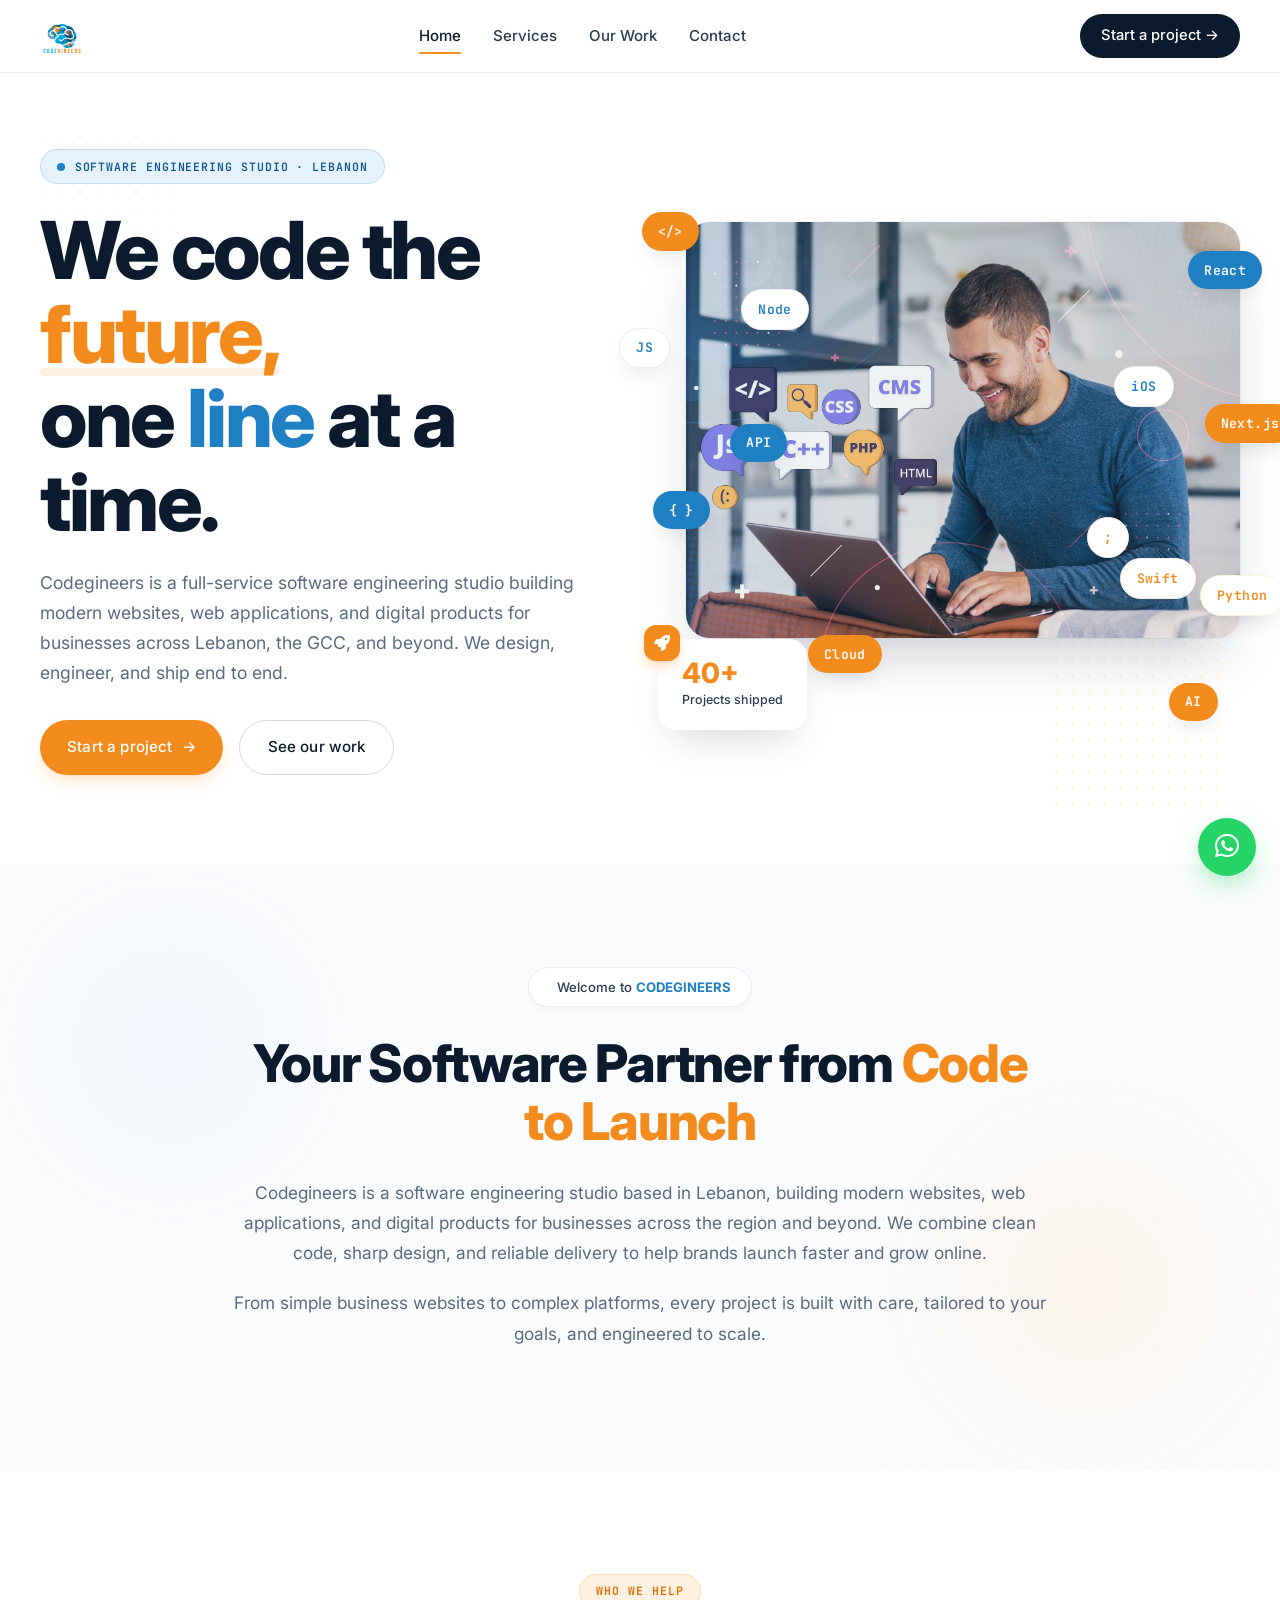
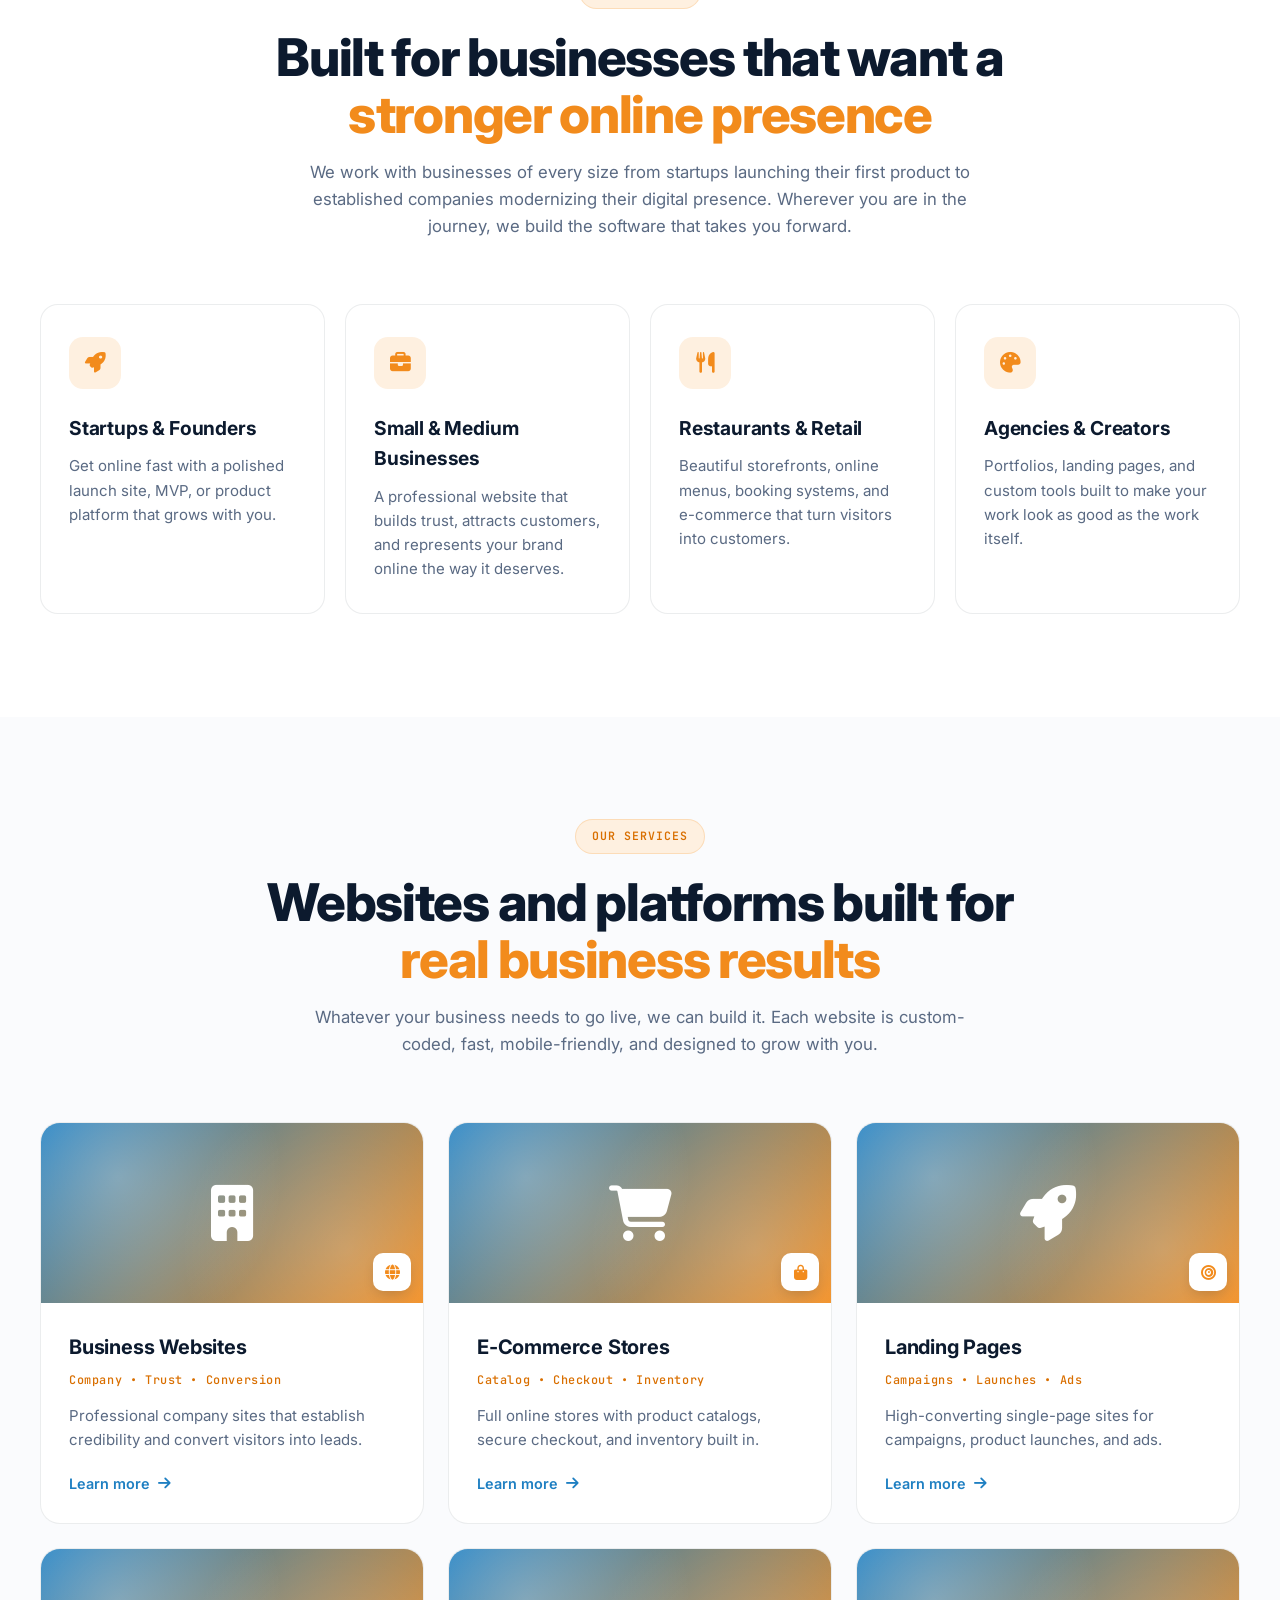
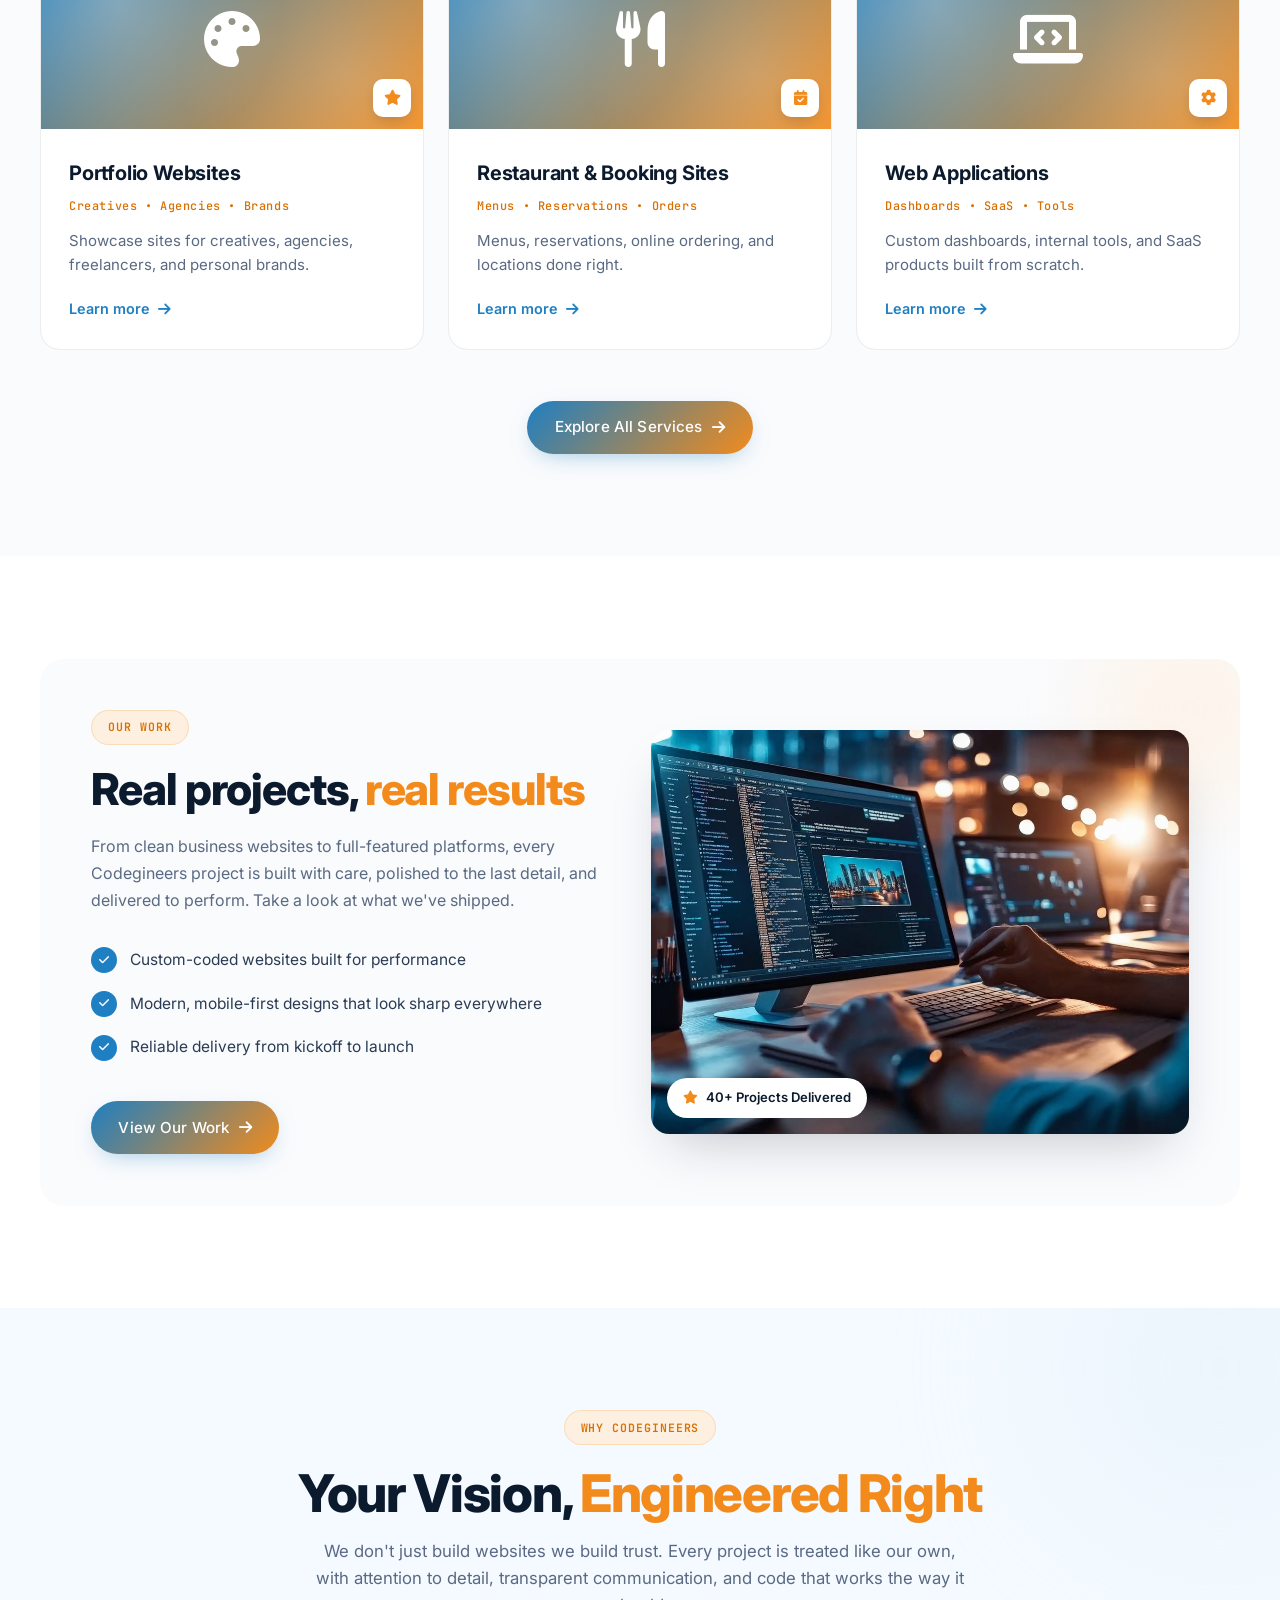
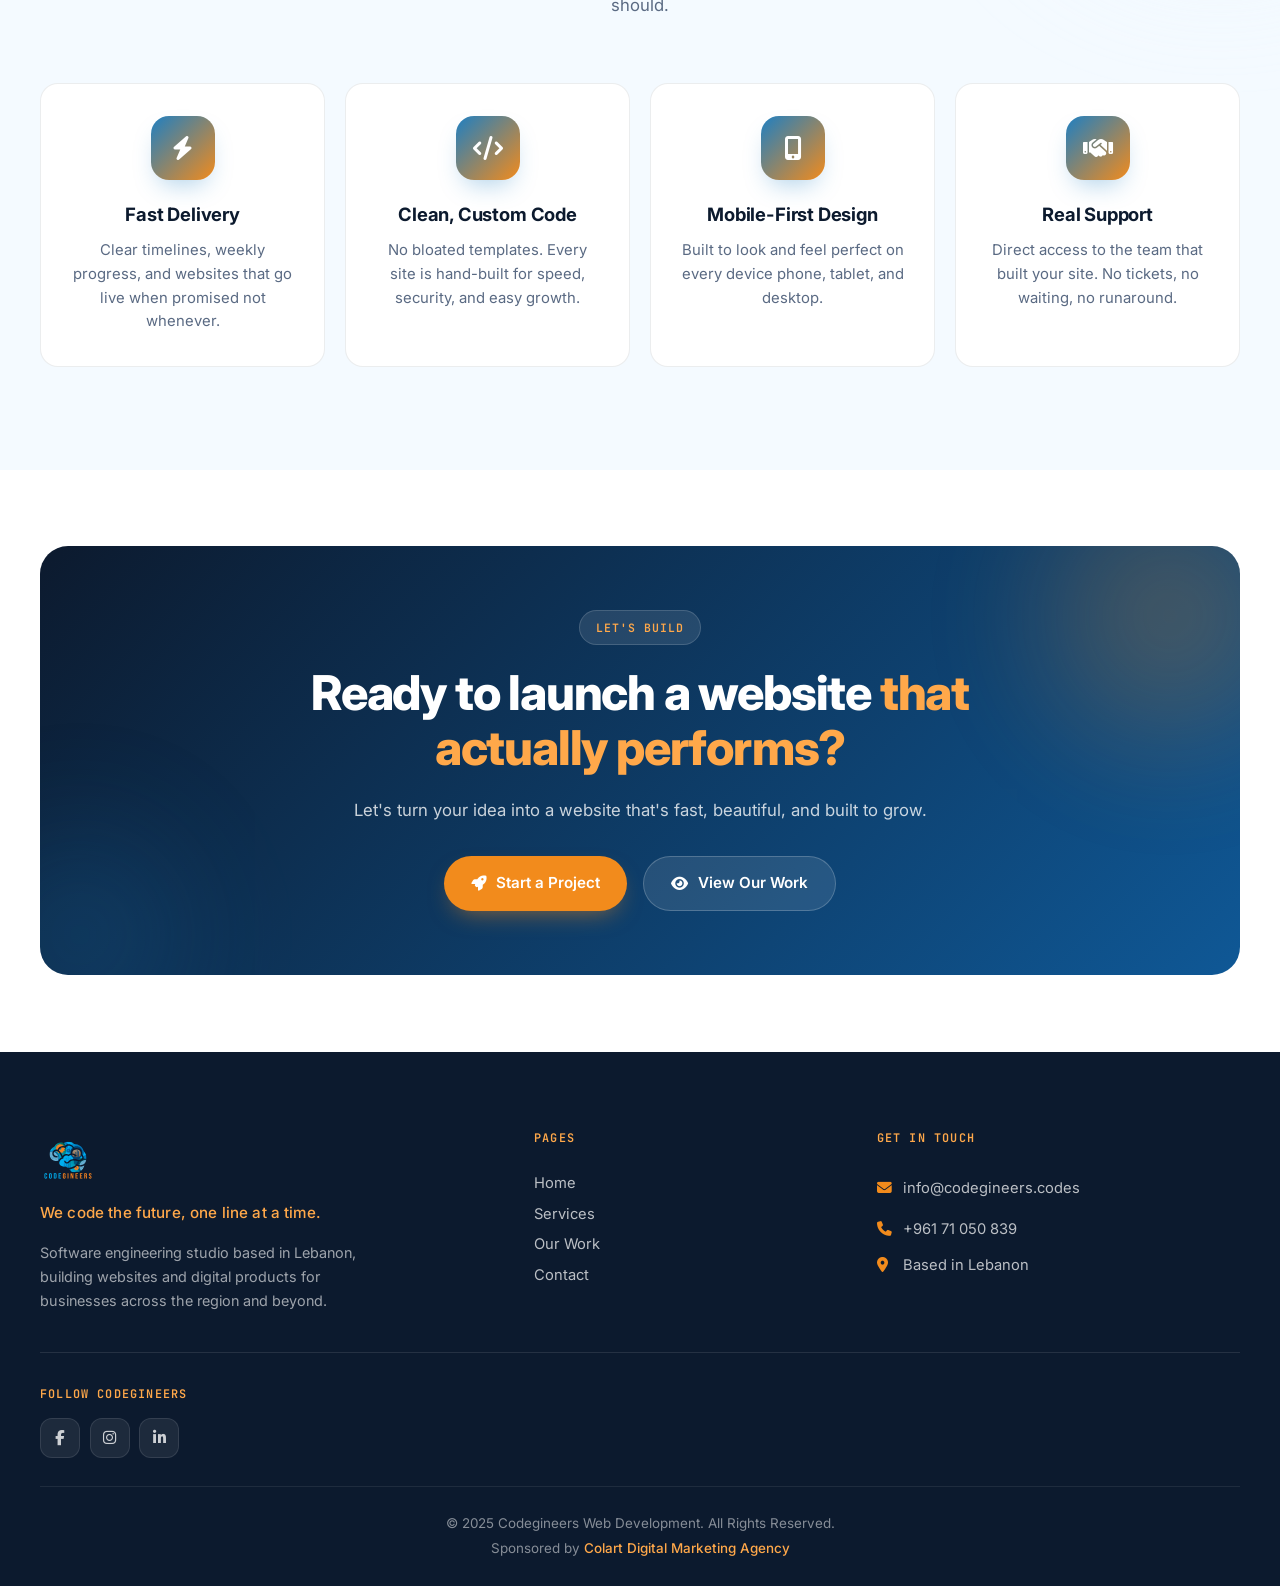
==== commit 0ce7ee52: "Update index.html" ====
--- a/index.html
+++ b/index.html
@@ -3,8 +3,8 @@
 <head>
   <meta charset="UTF-8" />
   <meta name="viewport" content="width=device-width, initial-scale=1.0" />
-  <title>Codegineers — Software Engineering Studio in Lebanon</title>
-  <meta name="description" content="Codegineers is a software engineering studio building websites, e-commerce stores, web apps and digital products for businesses in Lebanon, the GCC and beyond." />
+  <title>Codegineers   Software Engineering Studio in Lebanon</title>
+  <meta name="description" content="Codegineers is a software engineering studio building websites, e-commerce stores, web apps and digital products for businesses in Lebanon." />
   <meta name="theme-color" content="#ffffff" />
   <link rel="icon" type="image/png" sizes="32x32" href="assets/favicon-32.png" />
   <link rel="icon" type="image/png" sizes="16x16" href="assets/favicon-16.png" />
@@ -18,12 +18,12 @@
 </head>
 <body>
 <header>
-  <a href="index.html" class="logo" aria-label="Codegineers — Home">
+  <a href="./" class="logo" aria-label="Codegineers   Home">
     <img src="assets/logo.svg" alt="Codegineers" />
   </a>
 
   <nav class="nav-links" aria-label="Main navigation">
-    <a href="index.html" class="active">Home</a>
+    <a href="./" class="active">Home</a>
     <a href="services.html">Services</a>
     <a href="work.html">Our Work</a>
     <a href="contact.html">Contact</a>
@@ -36,7 +36,7 @@
 
 <div class="mobile-menu" id="mobileMenu" aria-hidden="true">
   <nav>
-    <a href="index.html">Home</a>
+    <a href="./">Home</a>
     <a href="services.html">Services</a>
     <a href="work.html">Our Work</a>
     <a href="contact.html">Contact</a>
@@ -48,13 +48,13 @@
 <section class="hero" id="home">
   <div class="container hero-inner">
     <div class="hero-text">
-      <div class="hero-eyebrow reveal d1">Software Engineering Studio · Beirut, GCC &amp; Beyond</div>
+      <div class="hero-eyebrow reveal d1">Software Engineering Studio · Lebanon </div>
       <h1 class="hero-title reveal d2">
         We code the <span class="accent-orange">future,</span><br>
         one <span class="accent-blue">line</span> at a time.
       </h1>
       <p class="hero-sub reveal d3">
-        Codegineers is a full-service software engineering studio building modern websites, web applications, and digital products for businesses across Lebanon, the GCC, and beyond. We design, engineer, and ship — end to end.
+        Codegineers is a full-service software engineering studio building modern websites, web applications, and digital products for businesses across Lebanon, the GCC, and beyond. We design, engineer, and ship end to end.
       </p>
       <div class="hero-buttons reveal d4">
         <a href="contact.html" class="btn-primary">
@@ -118,7 +118,7 @@
     <div class="section-head fade-in">
       <span class="section-eyebrow-pill">Who We Help</span>
       <h2>Built for businesses that want a <span class="orange">stronger online presence</span></h2>
-      <p>We work with businesses of every size — from startups launching their first product to established companies modernizing their digital presence. Wherever you are in the journey, we build the software that takes you forward.</p>
+      <p>We work with businesses of every size from startups launching their first product to established companies modernizing their digital presence. Wherever you are in the journey, we build the software that takes you forward.</p>
     </div>
     <div class="who-grid fade-in-stagger">
       <article class="who-card">
@@ -223,7 +223,7 @@
         <div class="service-body">
           <h3>Restaurant &amp; Booking Sites</h3>
           <div class="service-tags">Menus • Reservations • Orders</div>
-          <p>Menus, reservations, online ordering, and locations — done right.</p>
+          <p>Menus, reservations, online ordering, and locations done right.</p>
           <a href="services.html#restaurant" class="service-link">
             <span>Learn more</span><i class="fa-solid fa-arrow-right"></i>
           </a>
@@ -287,13 +287,13 @@
     <div class="section-head fade-in">
       <span class="section-eyebrow-pill">Why Codegineers</span>
       <h2>Your Vision, <span class="orange">Engineered Right</span></h2>
-      <p>We don't just build websites — we build trust. Every project is treated like our own, with attention to detail, transparent communication, and code that works the way it should.</p>
+      <p>We don't just build websites we build trust. Every project is treated like our own, with attention to detail, transparent communication, and code that works the way it should.</p>
     </div>
     <div class="feat-grid fade-in-stagger">
       <article class="feat-card">
         <div class="feat-card-icon"><i class="fa-solid fa-bolt"></i></div>
         <h3>Fast Delivery</h3>
-        <p>Clear timelines, weekly progress, and websites that go live when promised — not whenever.</p>
+        <p>Clear timelines, weekly progress, and websites that go live when promised not whenever.</p>
       </article>
       <article class="feat-card">
         <div class="feat-card-icon"><i class="fa-solid fa-code"></i></div>
@@ -303,7 +303,7 @@
       <article class="feat-card">
         <div class="feat-card-icon"><i class="fa-solid fa-mobile-screen-button"></i></div>
         <h3>Mobile-First Design</h3>
-        <p>Built to look and feel perfect on every device — phone, tablet, and desktop.</p>
+        <p>Built to look and feel perfect on every device   phone, tablet, and desktop.</p>
       </article>
       <article class="feat-card">
         <div class="feat-card-icon"><i class="fa-solid fa-handshake"></i></div>
@@ -345,7 +345,7 @@
 
     <div class="foot-col">
       <h5>Pages</h5>
-      <a href="index.html">Home</a>
+      <a href="./">Home</a>
       <a href="services.html">Services</a>
       <a href="work.html">Our Work</a>
       <a href="contact.html">Contact</a>
